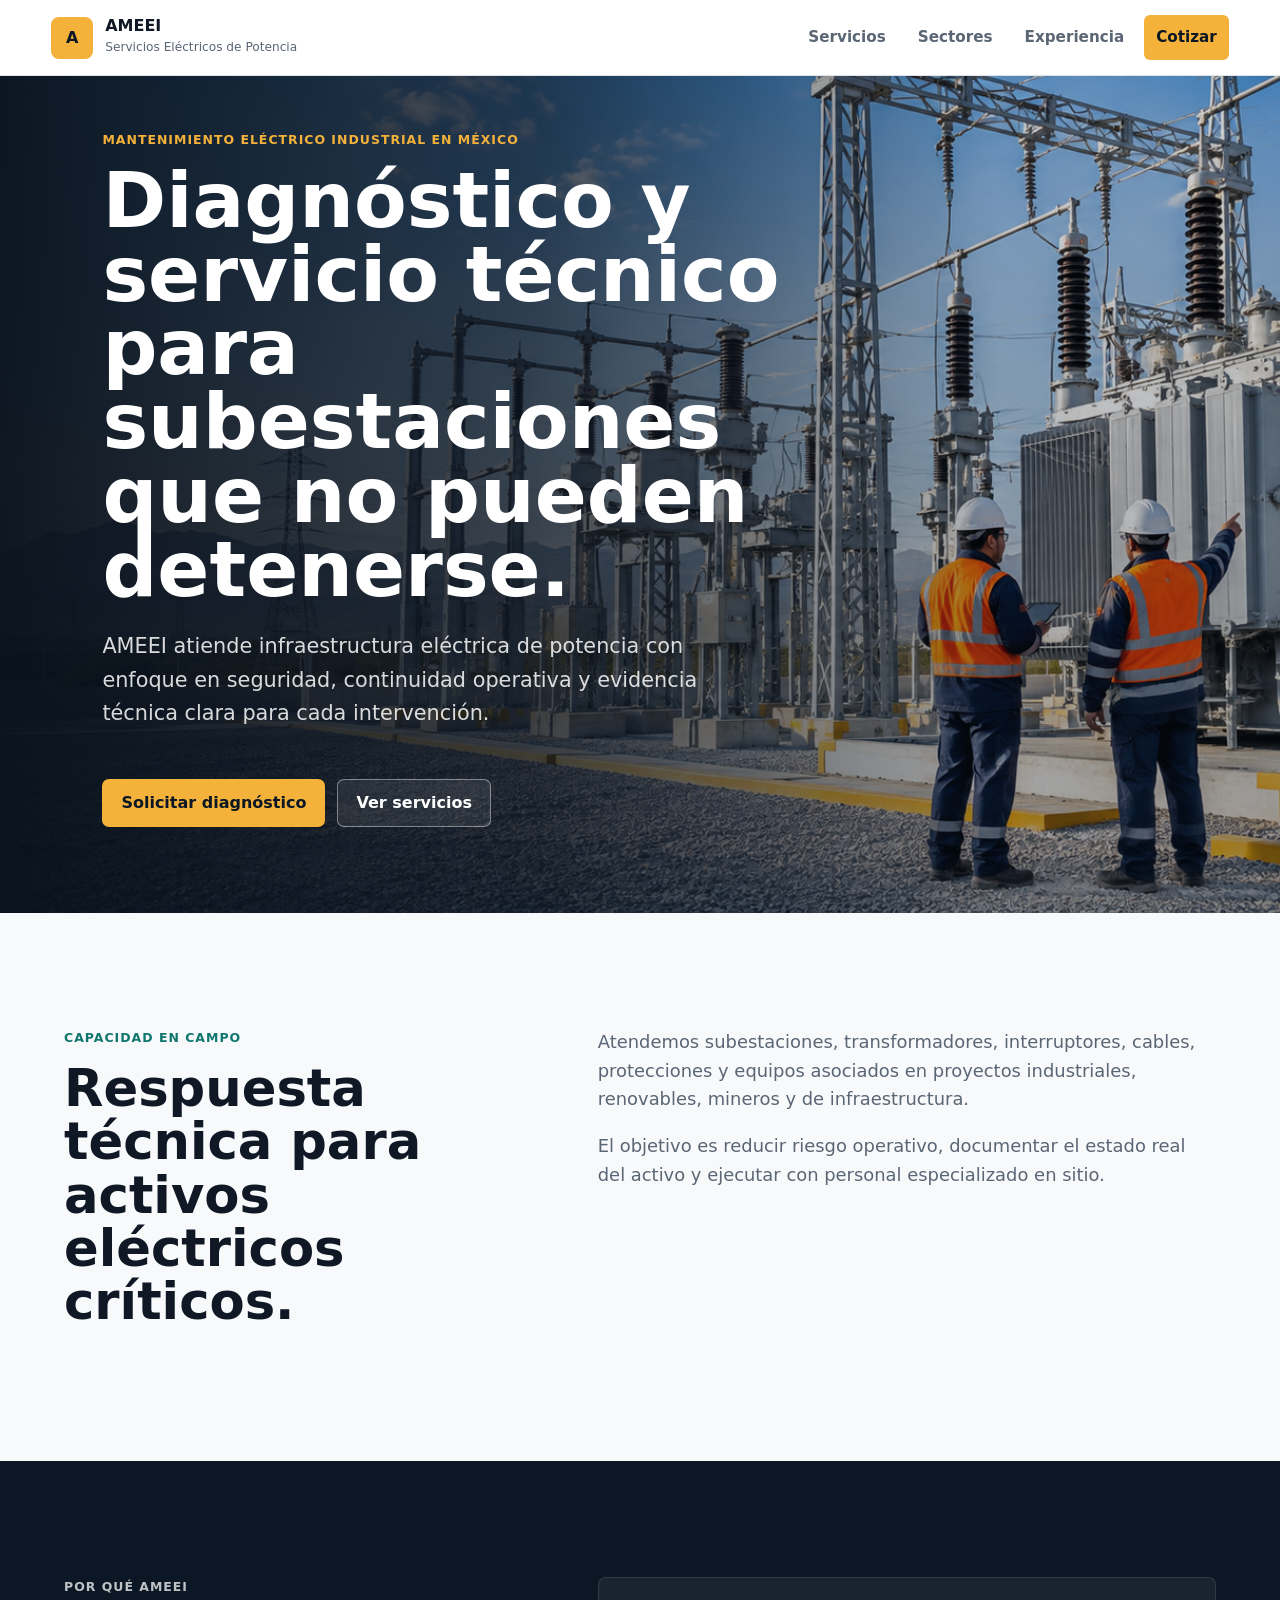
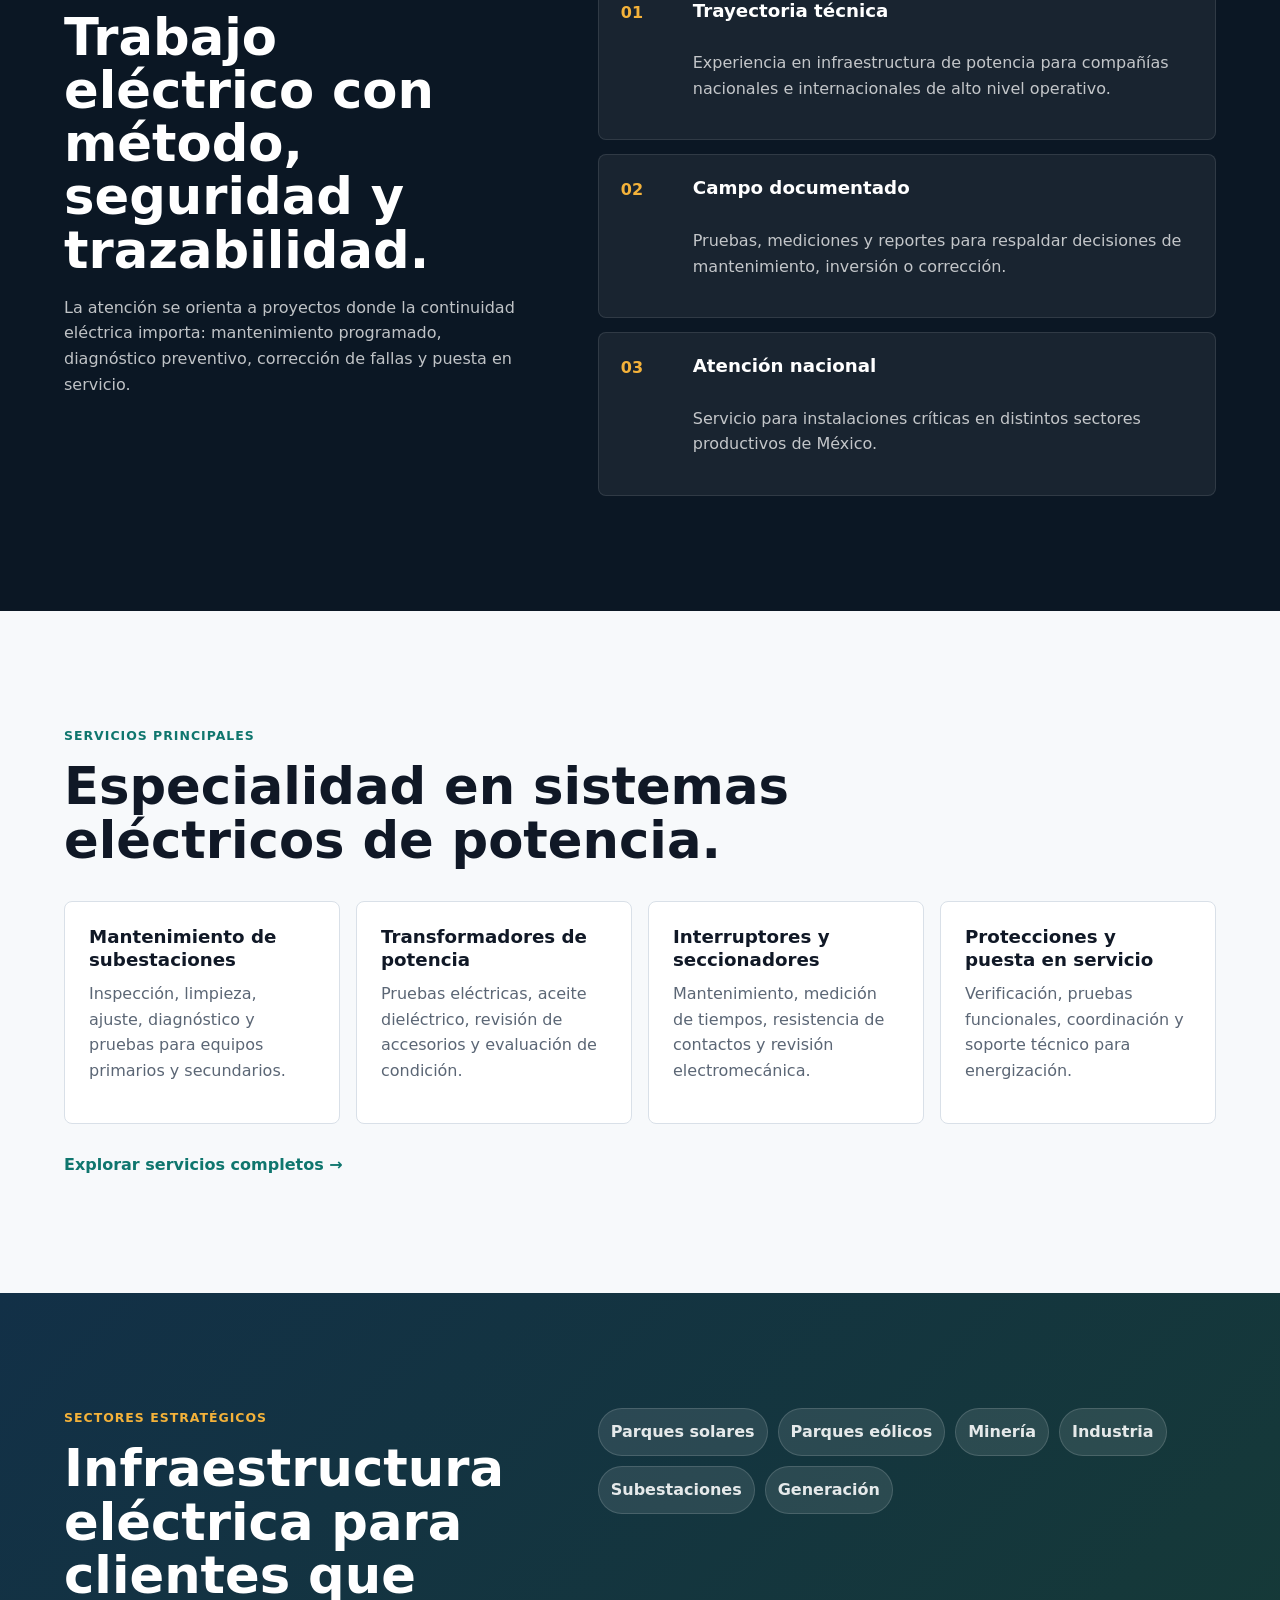
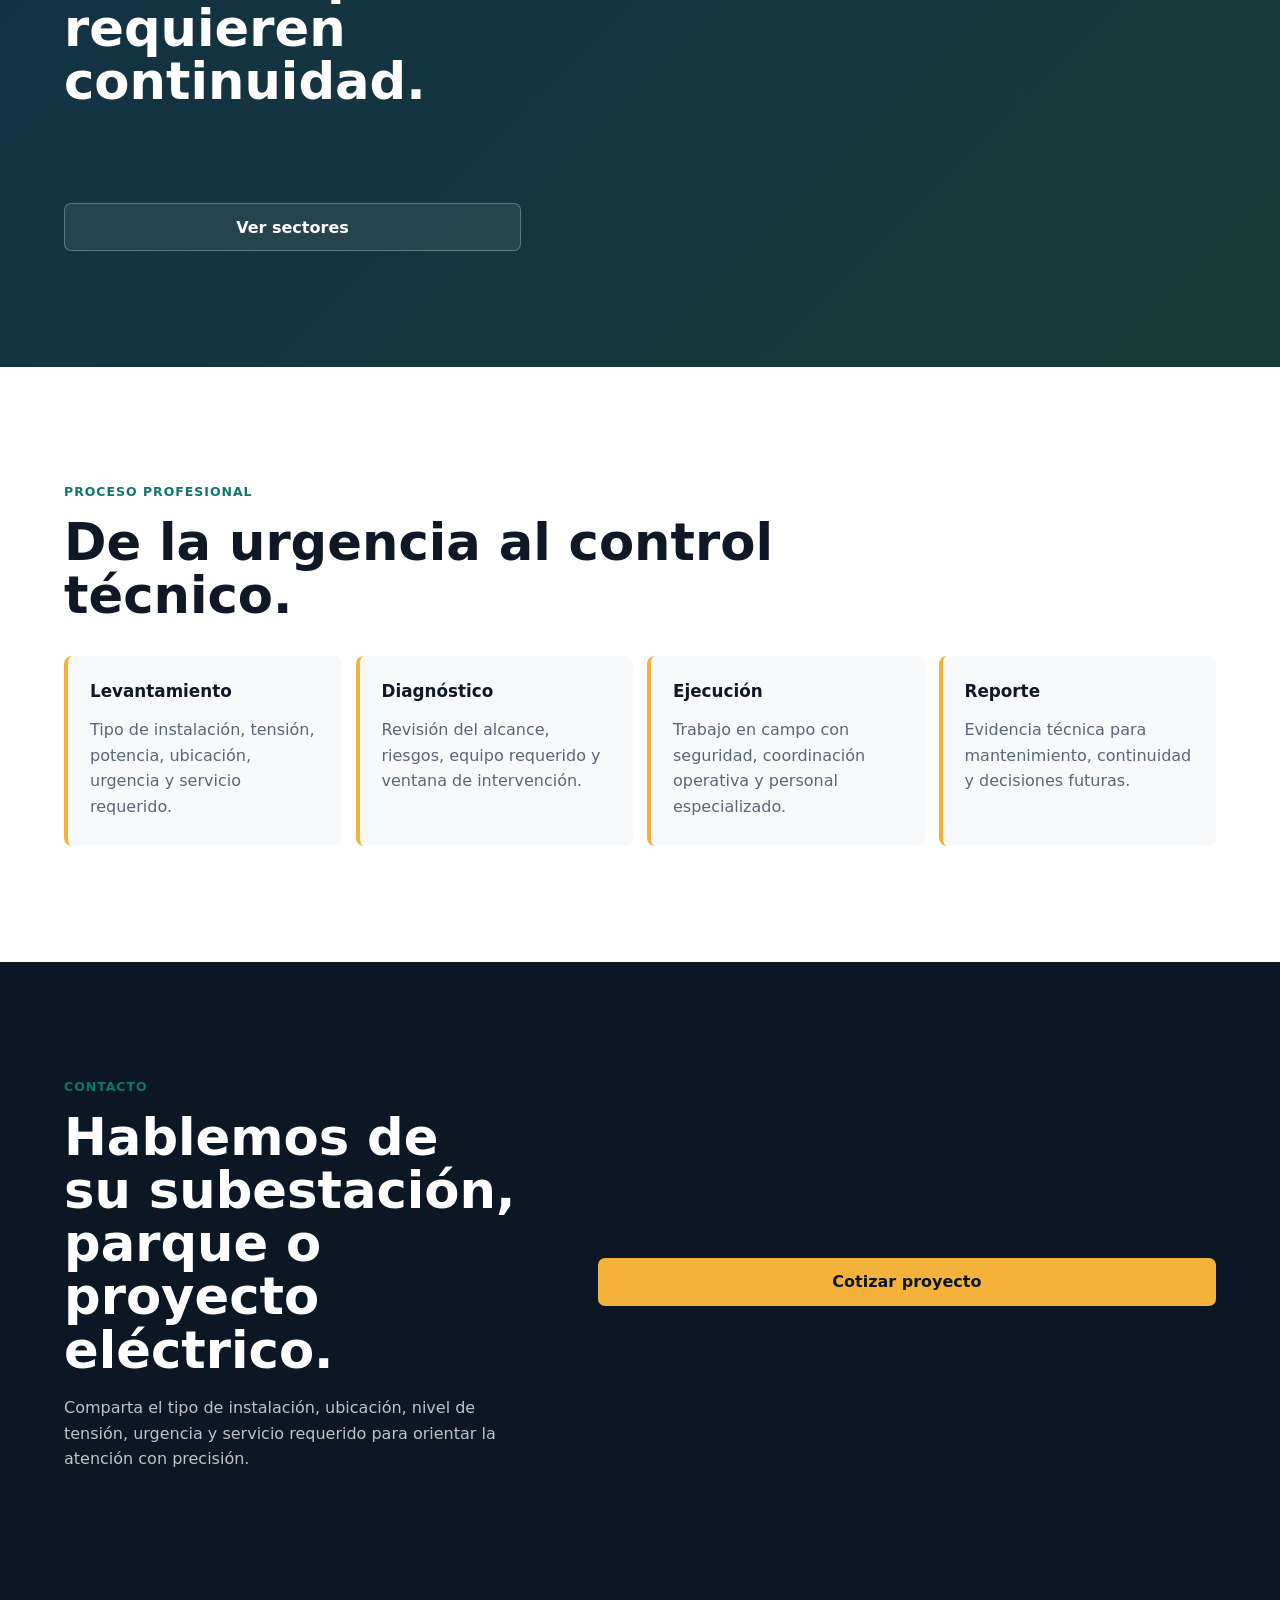
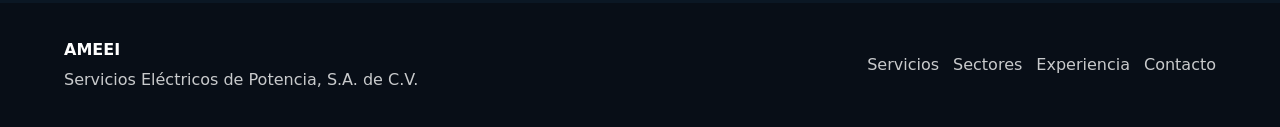
==== index.html @ 5782a399 "Crear sitio inicial de AMEEI" ====
<!doctype html>
<html lang="es-MX">
<head>
  <meta charset="utf-8">
  <meta name="viewport" content="width=device-width, initial-scale=1">
  <title>AMEEI | Mantenimiento de subestaciones eléctricas en México</title>
  <meta name="description" content="AMEEI ofrece mantenimiento, reparación, pruebas y puesta en servicio para subestaciones eléctricas, transformadores, interruptores y sistemas de potencia en México.">
  <link rel="canonical" href="https://ameei.com.mx/">
  <meta property="og:title" content="AMEEI | Servicios eléctricos de potencia">
  <meta property="og:description" content="Mantenimiento, diagnóstico y puesta en servicio para infraestructura eléctrica crítica en México.">
  <meta property="og:type" content="website">
  <meta property="og:url" content="https://ameei.com.mx/">
  <meta property="og:image" content="https://ameei.com.mx/assets/subestacion-hero.png">
  <link rel="stylesheet" href="/styles.css">
  <link rel="icon" href="/favicon.svg" type="image/svg+xml">
</head>
<body>
  <header class="site-header">
    <a class="brand" href="/" aria-label="AMEEI inicio">
      <span class="brand-mark">A</span>
      <span><strong>AMEEI</strong><small>Servicios Eléctricos de Potencia</small></span>
    </a>
    <button class="nav-toggle" type="button" aria-label="Abrir menú" aria-expanded="false">☰</button>
    <nav class="site-nav" aria-label="Navegación principal">
      <a href="/servicios/">Servicios</a>
      <a href="/sectores/">Sectores</a>
      <a href="/proyectos/">Experiencia</a>
      <a class="nav-cta" href="/contacto/">Cotizar</a>
    </nav>
  </header>

  <main>
    <section class="hero">
      <img src="/assets/subestacion-hero.png" alt="Subestación eléctrica de potencia con técnicos especializados inspeccionando equipo">
      <div class="hero-overlay"></div>
      <div class="hero-content">
        <p class="eyebrow">Mantenimiento eléctrico industrial en México</p>
        <h1>Diagnóstico y servicio técnico para subestaciones que no pueden detenerse.</h1>
        <p class="hero-copy">AMEEI atiende infraestructura eléctrica de potencia con enfoque en seguridad, continuidad operativa y evidencia técnica clara para cada intervención.</p>
        <div class="hero-actions">
          <a class="button primary" href="/contacto/">Solicitar diagnóstico</a>
          <a class="button secondary" href="/servicios/">Ver servicios</a>
        </div>
      </div>
    </section>

    <section class="section intro-grid">
      <div>
        <p class="eyebrow">Capacidad en campo</p>
        <h2>Respuesta técnica para activos eléctricos críticos.</h2>
      </div>
      <div class="intro-copy">
        <p>Atendemos subestaciones, transformadores, interruptores, cables, protecciones y equipos asociados en proyectos industriales, renovables, mineros y de infraestructura.</p>
        <p>El objetivo es reducir riesgo operativo, documentar el estado real del activo y ejecutar con personal especializado en sitio.</p>
      </div>
    </section>

    <section class="section split-band" id="por-que-ameei">
      <div>
        <p class="eyebrow">Por qué AMEEI</p>
        <h2>Trabajo eléctrico con método, seguridad y trazabilidad.</h2>
        <p>La atención se orienta a proyectos donde la continuidad eléctrica importa: mantenimiento programado, diagnóstico preventivo, corrección de fallas y puesta en servicio.</p>
      </div>
      <div class="feature-list">
        <article>
          <span>01</span>
          <h3>Trayectoria técnica</h3>
          <p>Experiencia en infraestructura de potencia para compañías nacionales e internacionales de alto nivel operativo.</p>
        </article>
        <article>
          <span>02</span>
          <h3>Campo documentado</h3>
          <p>Pruebas, mediciones y reportes para respaldar decisiones de mantenimiento, inversión o corrección.</p>
        </article>
        <article>
          <span>03</span>
          <h3>Atención nacional</h3>
          <p>Servicio para instalaciones críticas en distintos sectores productivos de México.</p>
        </article>
      </div>
    </section>

    <section class="section">
      <div class="section-heading">
        <p class="eyebrow">Servicios principales</p>
        <h2>Especialidad en sistemas eléctricos de potencia.</h2>
      </div>
      <div class="card-grid">
        <article class="card">
          <h3>Mantenimiento de subestaciones</h3>
          <p>Inspección, limpieza, ajuste, diagnóstico y pruebas para equipos primarios y secundarios.</p>
        </article>
        <article class="card">
          <h3>Transformadores de potencia</h3>
          <p>Pruebas eléctricas, aceite dieléctrico, revisión de accesorios y evaluación de condición.</p>
        </article>
        <article class="card">
          <h3>Interruptores y seccionadores</h3>
          <p>Mantenimiento, medición de tiempos, resistencia de contactos y revisión electromecánica.</p>
        </article>
        <article class="card">
          <h3>Protecciones y puesta en servicio</h3>
          <p>Verificación, pruebas funcionales, coordinación y soporte técnico para energización.</p>
        </article>
      </div>
      <div class="section-action">
        <a class="text-link" href="/servicios/">Explorar servicios completos</a>
      </div>
    </section>

    <section class="section sectors-strip">
      <div>
        <p class="eyebrow">Sectores estratégicos</p>
        <h2>Infraestructura eléctrica para clientes que requieren continuidad.</h2>
      </div>
      <div class="sector-tags" aria-label="Sectores atendidos">
        <span>Parques solares</span>
        <span>Parques eólicos</span>
        <span>Minería</span>
        <span>Industria</span>
        <span>Subestaciones</span>
        <span>Generación</span>
      </div>
      <a class="button secondary dark" href="/sectores/">Ver sectores</a>
    </section>

    <section class="section process">
      <div class="section-heading">
        <p class="eyebrow">Proceso profesional</p>
        <h2>De la urgencia al control técnico.</h2>
      </div>
      <ol class="timeline">
        <li><strong>Levantamiento</strong><span>Tipo de instalación, tensión, potencia, ubicación, urgencia y servicio requerido.</span></li>
        <li><strong>Diagnóstico</strong><span>Revisión del alcance, riesgos, equipo requerido y ventana de intervención.</span></li>
        <li><strong>Ejecución</strong><span>Trabajo en campo con seguridad, coordinación operativa y personal especializado.</span></li>
        <li><strong>Reporte</strong><span>Evidencia técnica para mantenimiento, continuidad y decisiones futuras.</span></li>
      </ol>
    </section>

    <section class="section cta-panel">
      <div>
        <p class="eyebrow">Contacto</p>
        <h2>Hablemos de su subestación, parque o proyecto eléctrico.</h2>
        <p>Comparta el tipo de instalación, ubicación, nivel de tensión, urgencia y servicio requerido para orientar la atención con precisión.</p>
      </div>
      <a class="button primary" href="/contacto/">Cotizar proyecto</a>
    </section>
  </main>

  <footer class="site-footer">
    <div>
      <strong>AMEEI</strong>
      <p>Servicios Eléctricos de Potencia, S.A. de C.V.</p>
    </div>
    <nav aria-label="Navegación secundaria">
      <a href="/servicios/">Servicios</a>
      <a href="/sectores/">Sectores</a>
      <a href="/proyectos/">Experiencia</a>
      <a href="/contacto/">Contacto</a>
    </nav>
  </footer>
  <script src="/script.js"></script>
</body>
</html>
---- styles.css ----
:root {
  --ink: #101826;
  --muted: #5b6675;
  --line: #d9e0e8;
  --paper: #f7f9fb;
  --white: #ffffff;
  --navy: #0b1724;
  --navy-2: #123047;
  --teal: #0f766e;
  --amber: #f4b23a;
  --steel: #e9eef3;
  --shadow: 0 18px 45px rgba(16, 24, 38, 0.14);
}

* {
  box-sizing: border-box;
}

html {
  scroll-behavior: smooth;
}

body {
  margin: 0;
  color: var(--ink);
  font-family: Inter, ui-sans-serif, system-ui, -apple-system, BlinkMacSystemFont, "Segoe UI", sans-serif;
  background: var(--paper);
  line-height: 1.6;
}

img {
  display: block;
  max-width: 100%;
}

a {
  color: inherit;
  text-decoration: none;
}

.site-header {
  position: sticky;
  top: 0;
  z-index: 20;
  display: flex;
  align-items: center;
  justify-content: space-between;
  min-height: 76px;
  padding: 14px clamp(18px, 4vw, 56px);
  background: rgba(255, 255, 255, 0.94);
  border-bottom: 1px solid rgba(217, 224, 232, 0.9);
  backdrop-filter: blur(16px);
}

.brand {
  display: inline-flex;
  align-items: center;
  gap: 12px;
  min-width: 0;
}

.brand-mark {
  display: grid;
  width: 42px;
  height: 42px;
  place-items: center;
  color: var(--navy);
  background: var(--amber);
  border-radius: 8px;
  font-weight: 900;
  line-height: 1;
}

.brand strong,
.brand small {
  display: block;
}

.brand strong {
  letter-spacing: 0;
  line-height: 1;
}

.brand small {
  margin-top: 4px;
  color: var(--muted);
  font-size: 0.76rem;
}

.site-nav {
  display: flex;
  align-items: center;
  gap: 8px;
  color: var(--muted);
  font-size: 0.95rem;
  font-weight: 650;
}

.site-nav a {
  padding: 10px 12px;
  border-radius: 6px;
}

.site-nav a:hover,
.site-nav a:focus-visible {
  color: var(--ink);
  background: var(--steel);
}

.site-nav .nav-cta {
  color: var(--navy);
  background: var(--amber);
}

.nav-toggle {
  display: none;
  width: 42px;
  height: 42px;
  color: var(--navy);
  background: var(--steel);
  border: 0;
  border-radius: 6px;
  font-size: 1.2rem;
}

.hero {
  position: relative;
  min-height: clamp(620px, 82vh, 820px);
  isolation: isolate;
  overflow: hidden;
  background: var(--navy);
}

.hero img {
  position: absolute;
  inset: 0;
  width: 100%;
  height: 100%;
  object-fit: cover;
}

.hero-overlay {
  position: absolute;
  inset: 0;
  background:
    linear-gradient(90deg, rgba(8, 17, 28, 0.96), rgba(8, 17, 28, 0.68) 42%, rgba(8, 17, 28, 0.08) 78%),
    linear-gradient(180deg, rgba(8, 17, 28, 0.1), rgba(8, 17, 28, 0.35));
  z-index: 1;
}

.hero-content {
  position: relative;
  z-index: 2;
  display: grid;
  align-content: center;
  width: min(760px, calc(100% - 36px));
  min-height: clamp(620px, 82vh, 820px);
  margin-left: clamp(18px, 8vw, 104px);
  padding: 54px 0 86px;
  color: var(--white);
}

.eyebrow {
  margin: 0 0 14px;
  color: var(--teal);
  font-size: 0.78rem;
  font-weight: 850;
  letter-spacing: 0.08em;
  text-transform: uppercase;
}

.hero .eyebrow {
  color: var(--amber);
}

h1,
h2,
h3,
p {
  margin-top: 0;
}

h1 {
  max-width: 760px;
  margin-bottom: 24px;
  font-size: clamp(2.45rem, 6vw, 5.6rem);
  line-height: 0.96;
  letter-spacing: 0;
}

h2 {
  margin-bottom: 18px;
  font-size: clamp(2rem, 4vw, 4rem);
  line-height: 1.04;
  letter-spacing: 0;
}

h3 {
  margin-bottom: 10px;
  font-size: 1.14rem;
  line-height: 1.24;
}

.hero-copy {
  max-width: 620px;
  color: rgba(255, 255, 255, 0.84);
  font-size: clamp(1.05rem, 2vw, 1.3rem);
}

.hero-actions,
.section-action {
  display: flex;
  flex-wrap: wrap;
  gap: 12px;
  margin-top: 28px;
}

.button {
  display: inline-flex;
  align-items: center;
  justify-content: center;
  min-height: 48px;
  padding: 13px 18px;
  border: 1px solid transparent;
  border-radius: 7px;
  font-weight: 800;
  line-height: 1.1;
}

.button.primary {
  color: var(--navy);
  background: var(--amber);
}

.button.secondary {
  color: var(--white);
  border-color: rgba(255, 255, 255, 0.42);
  background: rgba(255, 255, 255, 0.08);
}

.button.secondary.dark {
  color: var(--white);
  border-color: rgba(255, 255, 255, 0.28);
}

.button:hover,
.button:focus-visible {
  transform: translateY(-1px);
  box-shadow: var(--shadow);
}

.section {
  padding: clamp(70px, 9vw, 124px) clamp(18px, 5vw, 72px);
}

.intro-grid,
.split-band,
.sectors-strip,
.cta-panel {
  display: grid;
  grid-template-columns: minmax(0, 0.85fr) minmax(0, 1.15fr);
  gap: clamp(32px, 6vw, 86px);
  align-items: start;
}

.intro-copy {
  color: var(--muted);
  font-size: 1.12rem;
}

.split-band {
  color: var(--white);
  background: var(--navy);
}

.split-band p {
  color: rgba(255, 255, 255, 0.74);
}

.feature-list {
  display: grid;
  gap: 14px;
}

.feature-list article {
  display: grid;
  grid-template-columns: 54px minmax(0, 1fr);
  gap: 18px;
  padding: 22px;
  background: rgba(255, 255, 255, 0.06);
  border: 1px solid rgba(255, 255, 255, 0.1);
  border-radius: 8px;
}

.feature-list span {
  color: var(--amber);
  font-weight: 900;
}

.feature-list h3,
.feature-list p {
  grid-column: 2;
}

.section-heading {
  max-width: 820px;
  margin-bottom: 34px;
}

.section-heading p:not(.eyebrow) {
  color: var(--muted);
}

.card-grid {
  display: grid;
  grid-template-columns: repeat(4, minmax(0, 1fr));
  gap: 16px;
}

.card {
  min-height: 220px;
  padding: 24px;
  background: var(--white);
  border: 1px solid var(--line);
  border-radius: 8px;
}

.card p {
  color: var(--muted);
}

.text-link {
  color: var(--teal);
  font-weight: 850;
}

.text-link::after {
  content: " →";
}

.sectors-strip {
  color: var(--white);
  background: linear-gradient(135deg, var(--navy-2), #163b35);
}

.sectors-strip .eyebrow {
  color: var(--amber);
}

.sector-tags {
  display: flex;
  flex-wrap: wrap;
  gap: 10px;
}

.sector-tags span {
  padding: 10px 12px;
  color: rgba(255, 255, 255, 0.88);
  background: rgba(255, 255, 255, 0.1);
  border: 1px solid rgba(255, 255, 255, 0.14);
  border-radius: 999px;
  font-weight: 750;
}

.process {
  background: var(--white);
}

.timeline {
  display: grid;
  grid-template-columns: repeat(4, minmax(0, 1fr));
  gap: 14px;
  padding: 0;
  margin: 0;
  list-style: none;
}

.timeline li {
  min-height: 190px;
  padding: 22px;
  border-left: 4px solid var(--amber);
  background: var(--paper);
  border-radius: 8px;
}

.timeline strong,
.timeline span {
  display: block;
}

.timeline strong {
  margin-bottom: 12px;
  font-size: 1.05rem;
}

.timeline span {
  color: var(--muted);
}

.cta-panel {
  align-items: center;
  color: var(--white);
  background: var(--navy);
}

.cta-panel p:not(.eyebrow) {
  max-width: 720px;
  color: rgba(255, 255, 255, 0.74);
}

.site-footer {
  display: flex;
  justify-content: space-between;
  gap: 24px;
  padding: 34px clamp(18px, 5vw, 72px);
  color: rgba(255, 255, 255, 0.78);
  background: #080e17;
}

.site-footer strong {
  color: var(--white);
}

.site-footer p {
  margin: 5px 0 0;
}

.site-footer nav {
  display: flex;
  flex-wrap: wrap;
  gap: 14px;
  align-items: center;
}

.page-hero {
  padding: clamp(86px, 12vw, 150px) clamp(18px, 5vw, 72px) clamp(58px, 8vw, 92px);
  color: var(--white);
  background: linear-gradient(135deg, var(--navy), var(--navy-2) 58%, #143a34);
}

.page-hero h1 {
  max-width: 940px;
  margin-bottom: 18px;
}

.page-hero p {
  max-width: 760px;
  color: rgba(255, 255, 255, 0.78);
  font-size: 1.18rem;
}

.two-column {
  display: grid;
  grid-template-columns: minmax(0, 0.9fr) minmax(0, 1.1fr);
  gap: clamp(28px, 6vw, 74px);
}

.rich-list {
  display: grid;
  gap: 14px;
}

.rich-list article {
  padding: 22px;
  background: var(--white);
  border: 1px solid var(--line);
  border-radius: 8px;
}

.rich-list p,
.check-list,
.contact-card p {
  color: var(--muted);
}

.check-list {
  display: grid;
  gap: 12px;
  padding: 0;
  margin: 0;
  list-style: none;
}

.check-list li {
  padding-left: 28px;
  position: relative;
}

.check-list li::before {
  content: "";
  position: absolute;
  left: 0;
  top: 0.62em;
  width: 9px;
  height: 9px;
  background: var(--amber);
  border-radius: 50%;
}

.contact-layout {
  display: grid;
  grid-template-columns: minmax(0, 1fr) minmax(320px, 440px);
  gap: clamp(24px, 5vw, 64px);
}

.contact-form,
.contact-card {
  padding: 24px;
  background: var(--white);
  border: 1px solid var(--line);
  border-radius: 8px;
}

.form-grid {
  display: grid;
  grid-template-columns: 1fr 1fr;
  gap: 14px;
}

label {
  display: grid;
  gap: 7px;
  color: var(--muted);
  font-size: 0.92rem;
  font-weight: 750;
}

input,
textarea,
select {
  width: 100%;
  min-height: 46px;
  padding: 11px 12px;
  color: var(--ink);
  font: inherit;
  background: var(--paper);
  border: 1px solid var(--line);
  border-radius: 6px;
}

textarea {
  min-height: 144px;
  resize: vertical;
}

.full {
  grid-column: 1 / -1;
}

.form-note {
  margin: 14px 0 0;
  color: var(--muted);
  font-size: 0.92rem;
}

@media (max-width: 980px) {
  .card-grid,
  .timeline {
    grid-template-columns: repeat(2, minmax(0, 1fr));
  }

  .intro-grid,
  .split-band,
  .sectors-strip,
  .cta-panel,
  .two-column,
  .contact-layout {
    grid-template-columns: 1fr;
  }

  .hero-overlay {
    background: linear-gradient(90deg, rgba(8, 17, 28, 0.95), rgba(8, 17, 28, 0.54));
  }
}

@media (max-width: 720px) {
  .site-header {
    min-height: 68px;
  }

  .brand small {
    display: none;
  }

  .nav-toggle {
    display: grid;
    place-items: center;
  }

  .site-nav {
    position: absolute;
    top: 68px;
    right: 14px;
    left: 14px;
    display: none;
    flex-direction: column;
    align-items: stretch;
    padding: 10px;
    background: var(--white);
    border: 1px solid var(--line);
    border-radius: 8px;
    box-shadow: var(--shadow);
  }

  .site-nav.is-open {
    display: flex;
  }

  .site-nav a {
    padding: 13px 12px;
  }

  .hero {
    min-height: 680px;
  }

  .hero img {
    object-position: 62% center;
  }

  .hero-content {
    width: calc(100% - 36px);
    min-height: 680px;
    margin: 0 auto;
    padding-top: 34px;
  }

  h1 {
    font-size: clamp(2.35rem, 13vw, 4rem);
  }

  h2 {
    font-size: clamp(1.9rem, 10vw, 3rem);
  }

  .card-grid,
  .timeline,
  .form-grid {
    grid-template-columns: 1fr;
  }

  .site-footer {
    flex-direction: column;
  }
}
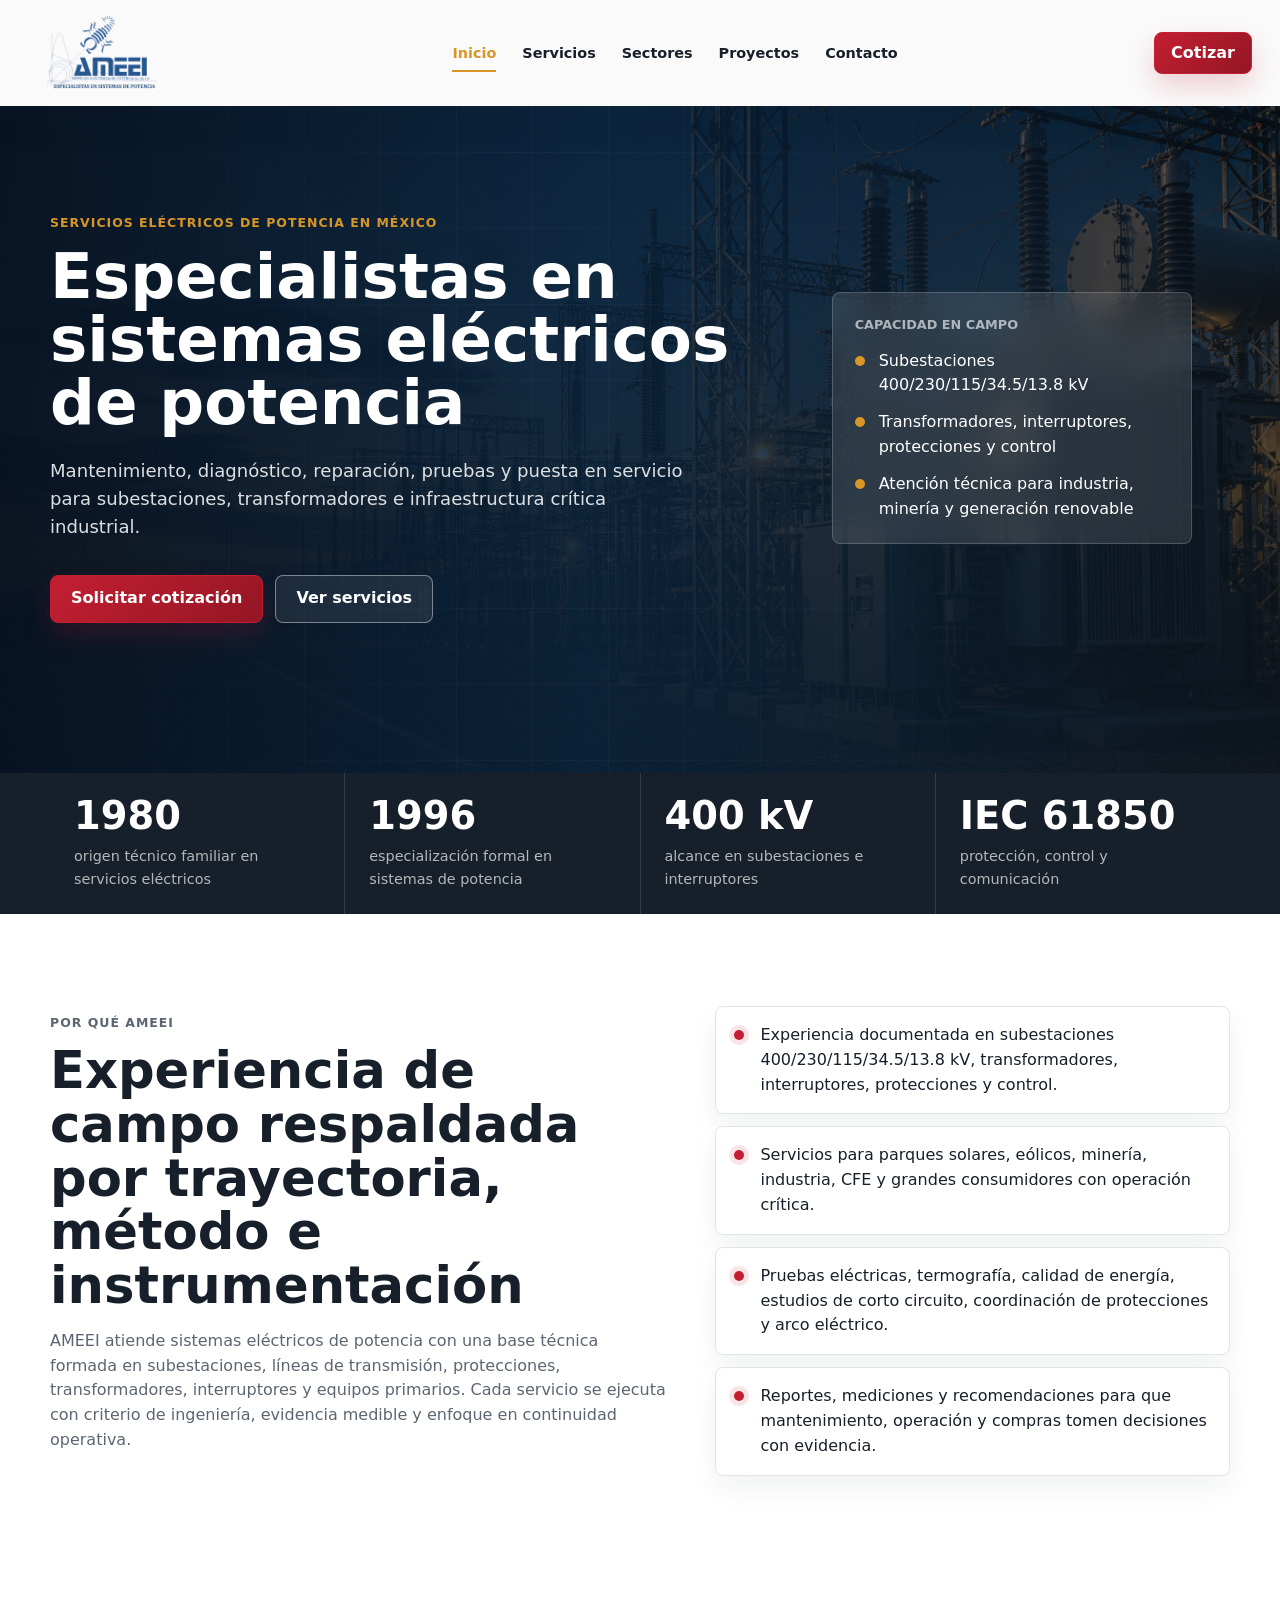
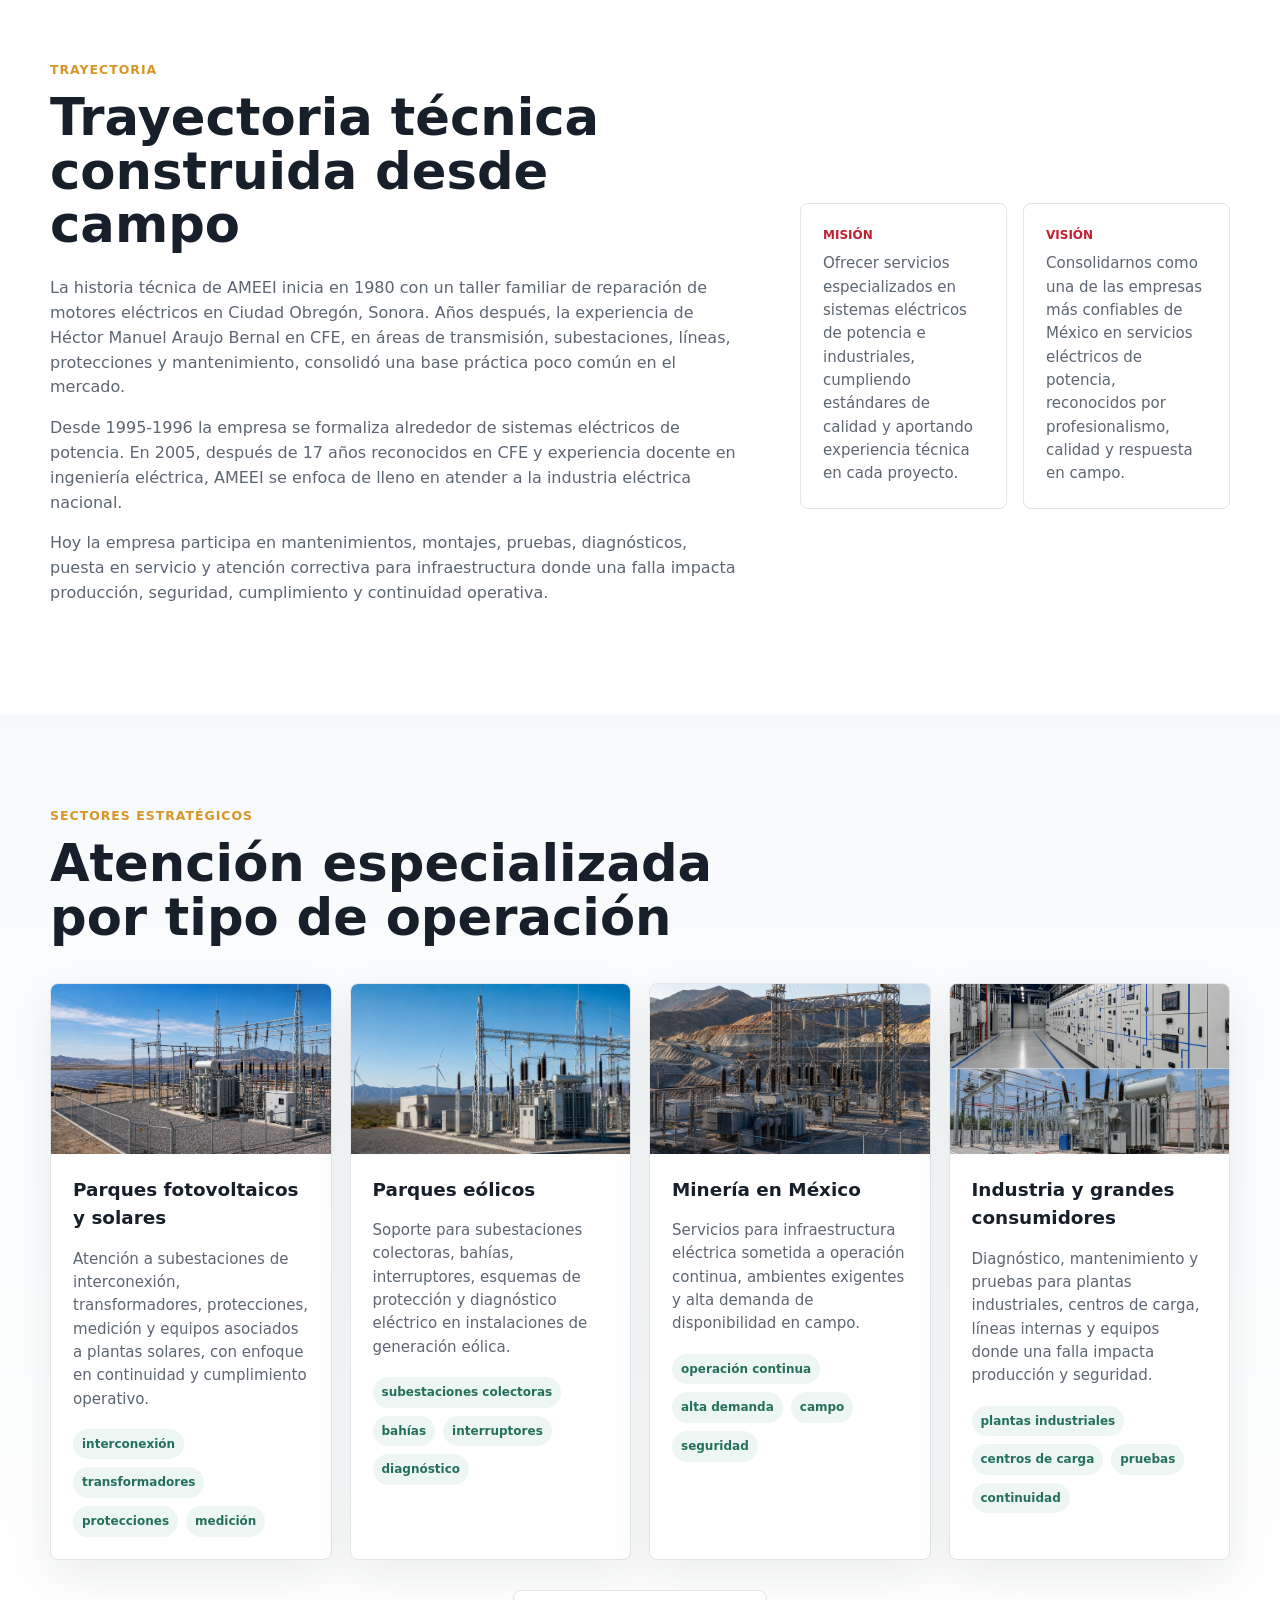
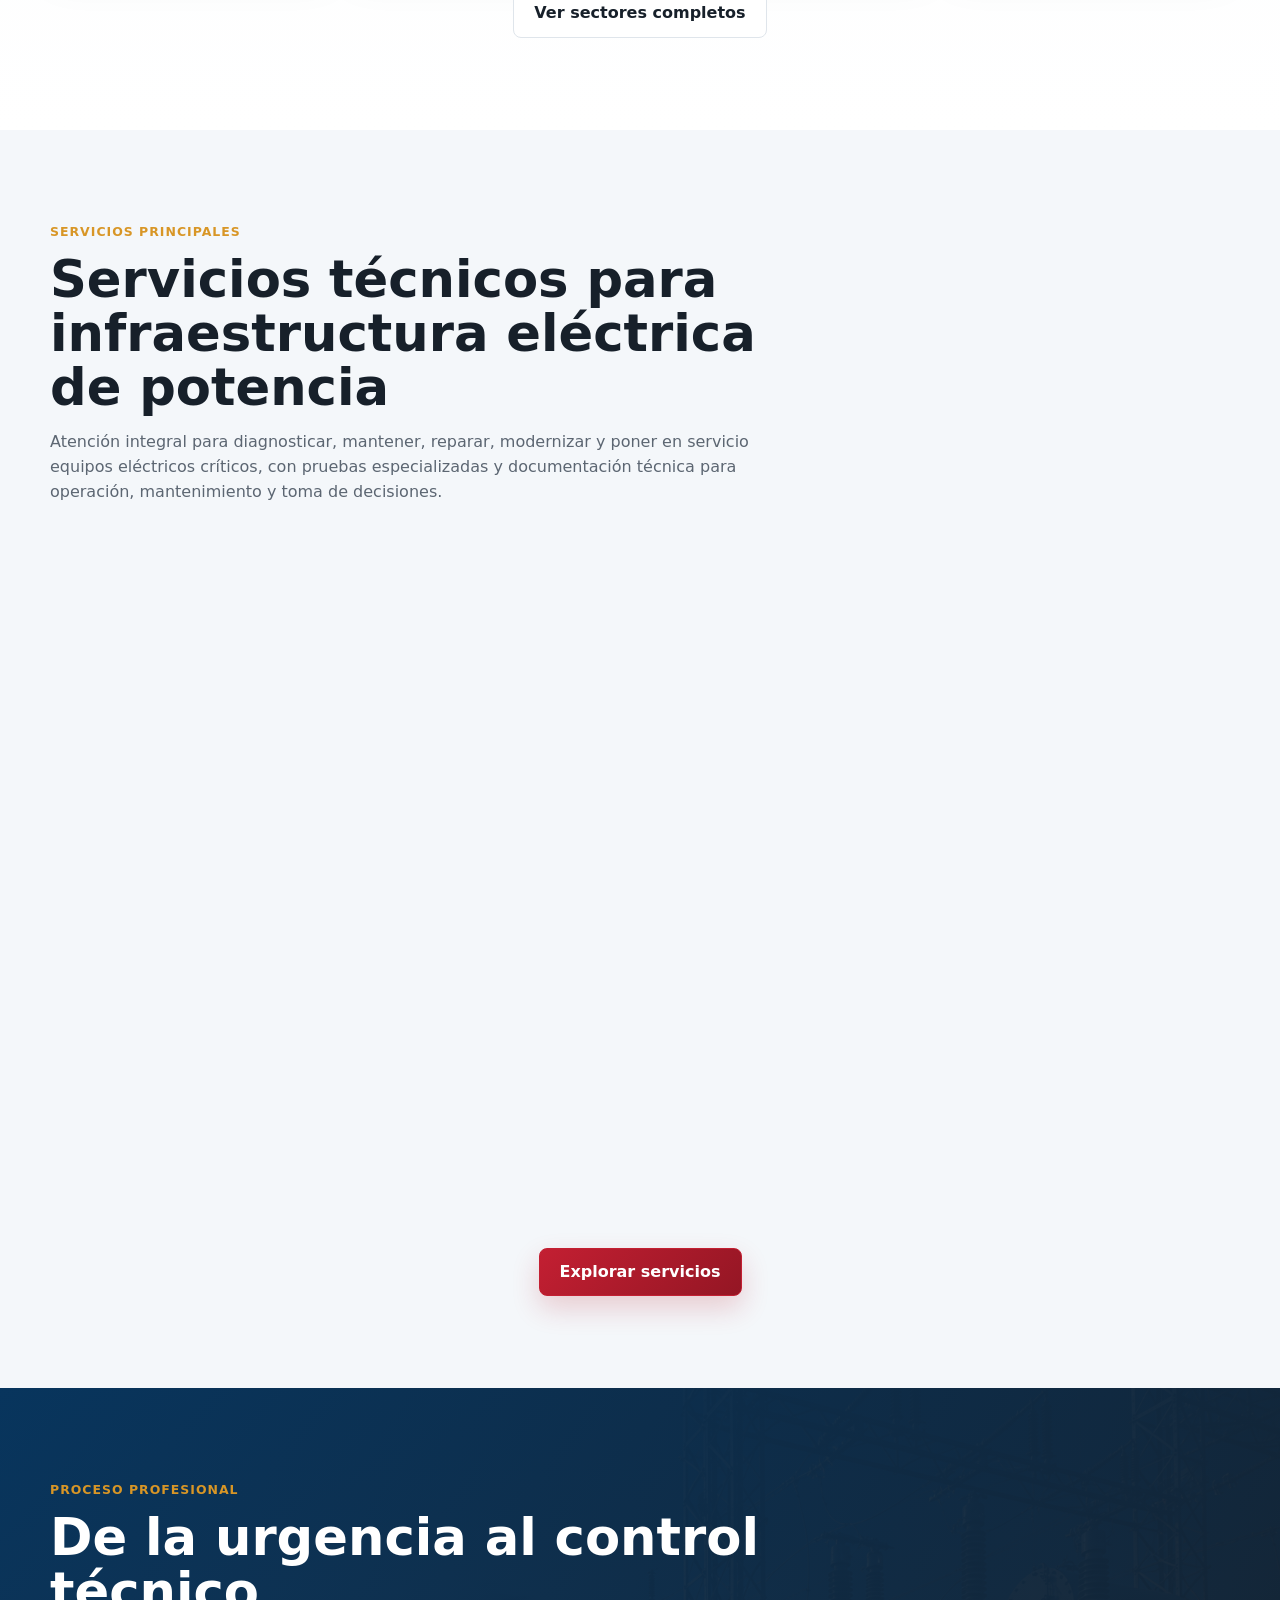
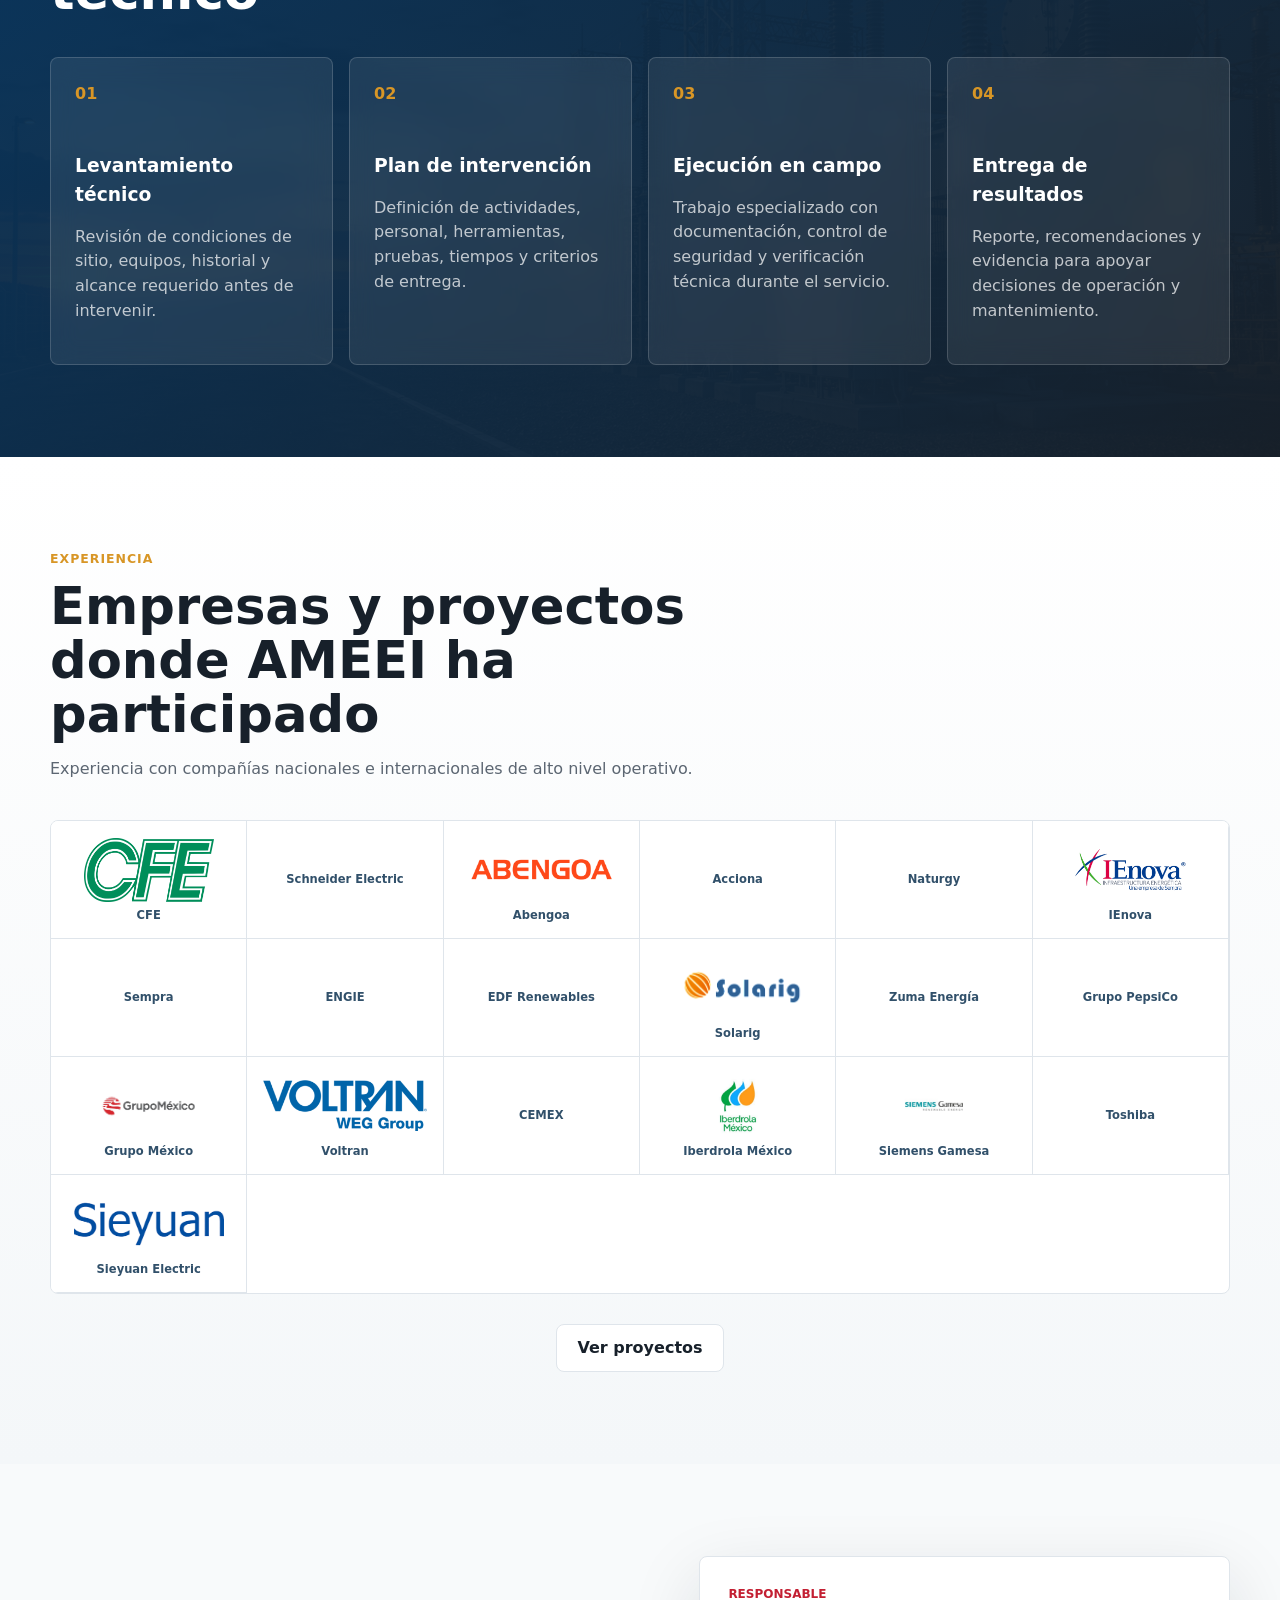
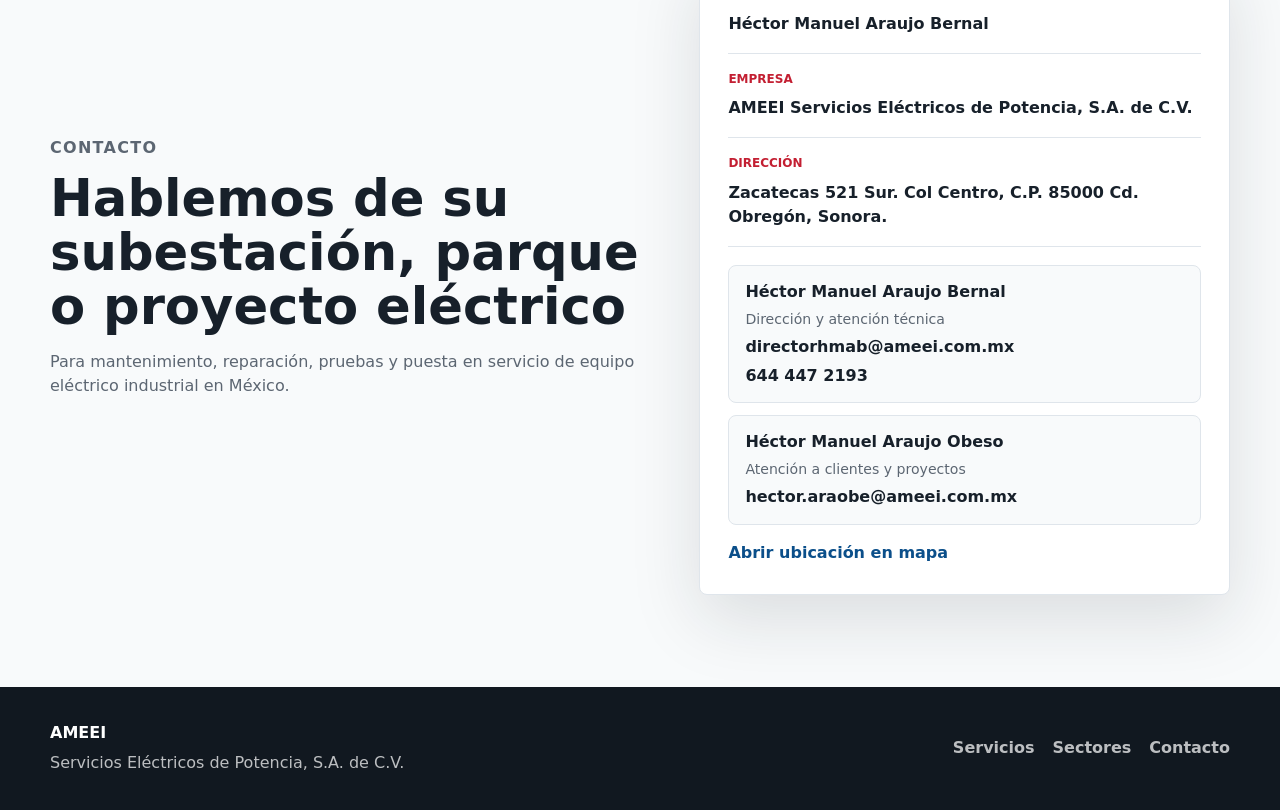
==== commit 66d45ea5: "Restaurar versión completa del sitio (base del rediseño) Recupera la arquitectura data-driven (conte" ====
--- a/index.html
+++ b/index.html
@@ -1,164 +1,199 @@
-<!doctype html>
+﻿<!doctype html>
 <html lang="es-MX">
-<head>
-  <meta charset="utf-8">
-  <meta name="viewport" content="width=device-width, initial-scale=1">
-  <title>AMEEI | Mantenimiento de subestaciones eléctricas en México</title>
-  <meta name="description" content="AMEEI ofrece mantenimiento, reparación, pruebas y puesta en servicio para subestaciones eléctricas, transformadores, interruptores y sistemas de potencia en México.">
-  <link rel="canonical" href="https://ameei.com.mx/">
-  <meta property="og:title" content="AMEEI | Servicios eléctricos de potencia">
-  <meta property="og:description" content="Mantenimiento, diagnóstico y puesta en servicio para infraestructura eléctrica crítica en México.">
-  <meta property="og:type" content="website">
-  <meta property="og:url" content="https://ameei.com.mx/">
-  <meta property="og:image" content="https://ameei.com.mx/assets/subestacion-hero.png">
-  <link rel="stylesheet" href="/styles.css">
-  <link rel="icon" href="/favicon.svg" type="image/svg+xml">
-</head>
-<body>
-  <header class="site-header">
-    <a class="brand" href="/" aria-label="AMEEI inicio">
-      <span class="brand-mark">A</span>
-      <span><strong>AMEEI</strong><small>Servicios Eléctricos de Potencia</small></span>
-    </a>
-    <button class="nav-toggle" type="button" aria-label="Abrir menú" aria-expanded="false">☰</button>
-    <nav class="site-nav" aria-label="Navegación principal">
-      <a href="/servicios/">Servicios</a>
-      <a href="/sectores/">Sectores</a>
-      <a href="/proyectos/">Experiencia</a>
-      <a class="nav-cta" href="/contacto/">Cotizar</a>
-    </nav>
-  </header>
+  <head>
+    <meta charset="utf-8">
+    <meta name="viewport" content="width=device-width, initial-scale=1">
+    <title>AMEEI | Mantenimiento de subestaciones eléctricas en México</title>
+    <meta name="description" content="Servicios eléctricos de potencia en México: mantenimiento, reparación, pruebas y puesta en servicio de subestaciones eléctricas para parques solares, eólicos, minería e industria.">
+    <meta name="keywords" content="mantenimiento de subestaciones eléctricas México, reparación de subestaciones eléctricas, servicios eléctricos de potencia, mantenimiento eléctrico parques solares, parques fotovoltaicos, parques eólicos, minería México, transformadores de potencia">
+    <meta property="og:title" content="AMEEI | Servicios eléctricos de potencia en México">
+    <meta property="og:description" content="Mantenimiento, reparación, pruebas y puesta en servicio de subestaciones eléctricas para infraestructura crítica.">
+    <meta property="og:type" content="website">
+    <link rel="preconnect" href="https://ameei.com.mx">
+    <link rel="stylesheet" href="/assets/css/styles.css?v=20260714-admin-final">
+  </head>
+  <body>
+    <header class="site-header" data-header>
+      <a class="brand-lockup" href="/" aria-label="Ir al inicio">
+        <img data-brand-logo alt="AMEEI">
+        <span>
+          <strong data-brand-name>AMEEI</strong>
+          <small data-brand-tagline>Servicios eléctricos de potencia</small>
+        </span>
+      </a>
+      <nav class="main-nav" data-main-nav aria-label="Navegación principal"></nav>
+      <div class="header-actions">
+        <a class="button button-small" href="/contacto/">Cotizar</a>
+        <button class="menu-button" data-menu-button aria-label="Abrir menú">
+          <span></span>
+          <span></span>
+        </button>
+      </div>
+    </header>
 
-  <main>
-    <section class="hero">
-      <img src="/assets/subestacion-hero.png" alt="Subestación eléctrica de potencia con técnicos especializados inspeccionando equipo">
-      <div class="hero-overlay"></div>
-      <div class="hero-content">
-        <p class="eyebrow">Mantenimiento eléctrico industrial en México</p>
-        <h1>Diagnóstico y servicio técnico para subestaciones que no pueden detenerse.</h1>
-        <p class="hero-copy">AMEEI atiende infraestructura eléctrica de potencia con enfoque en seguridad, continuidad operativa y evidencia técnica clara para cada intervención.</p>
-        <div class="hero-actions">
-          <a class="button primary" href="/contacto/">Solicitar diagnóstico</a>
-          <a class="button secondary" href="/servicios/">Ver servicios</a>
+    <main id="inicio">
+      <section class="hero section-band">
+        <div class="hero-media" data-hero-image></div>
+        <div class="hero-overlay"></div>
+        <div class="hero-circuit" aria-hidden="true"></div>
+        <div class="container hero-grid">
+          <div class="hero-copy">
+            <p class="eyebrow" data-hero-eyebrow></p>
+            <h1 data-hero-title></h1>
+            <p class="hero-description" data-hero-description></p>
+            <div class="hero-actions">
+              <a class="button" href="/contacto/" data-hero-primary></a>
+              <a class="button button-ghost" href="/servicios/" data-hero-secondary></a>
+            </div>
+          </div>
+          <aside class="hero-panel reveal" aria-label="Capacidades principales">
+            <div class="panel-title">Capacidad en campo</div>
+            <ul data-hero-highlights></ul>
+          </aside>
+        </div>
+      </section>
+
+      <section class="stats-strip" aria-label="Indicadores">
+        <div class="container stats-grid" data-stats></div>
+      </section>
+
+      <section class="section proof-section">
+        <div class="container proof-layout">
+          <div>
+            <p class="section-kicker">Por qué AMEEI</p>
+            <h2 data-proof-title></h2>
+            <p data-proof-text></p>
+          </div>
+          <ul class="proof-list" data-proof-bullets></ul>
+        </div>
+      </section>
+
+      <section class="section">
+        <div class="container split-layout">
+          <div>
+            <p class="section-kicker">Trayectoria</p>
+            <h2 data-about-title></h2>
+            <div class="rich-text" data-about-paragraphs></div>
+          </div>
+          <div class="mission-grid">
+            <article>
+              <span>Misión</span>
+              <p data-about-mission></p>
+            </article>
+            <article>
+              <span>Visión</span>
+              <p data-about-vision></p>
+            </article>
+          </div>
+        </div>
+      </section>
+
+      <section class="section section-sectors">
+        <div class="container">
+          <div class="section-heading">
+            <p class="section-kicker">Sectores estratégicos</p>
+            <h2 data-sectors-title></h2>
+            <p data-sectors-description></p>
+          </div>
+          <div class="sector-grid" data-sectors></div>
+          <div class="section-link-row">
+            <a class="button button-light" href="/sectores/">Ver sectores completos</a>
+          </div>
+        </div>
+      </section>
+
+      <section class="section section-services">
+        <div class="container">
+          <div class="section-heading">
+            <p class="section-kicker">Servicios principales</p>
+            <h2 data-services-title></h2>
+            <p data-services-description></p>
+          </div>
+          <div class="service-grid service-grid-home" data-services></div>
+          <div class="section-link-row">
+            <a class="button" href="/servicios/">Explorar servicios</a>
+          </div>
+        </div>
+      </section>
+
+      <section class="section process-section">
+        <div class="container">
+          <div class="section-heading compact-heading">
+            <p class="section-kicker">Proceso profesional</p>
+            <h2>De la urgencia al control técnico</h2>
+          </div>
+          <div class="process-grid" data-process></div>
+        </div>
+      </section>
+
+      <section class="section section-projects">
+        <div class="container">
+          <div class="section-heading">
+            <p class="section-kicker">Experiencia</p>
+            <h2>Empresas y proyectos donde AMEEI ha participado</h2>
+            <p>Experiencia con compañías nacionales e internacionales de alto nivel operativo.</p>
+          </div>
+          <div class="client-strip" data-clients aria-label="Clientes"></div>
+          <div class="section-link-row">
+            <a class="button button-light" href="/proyectos/">Ver proyectos</a>
+          </div>
+        </div>
+      </section>
+
+      <section class="section contact-section">
+        <div class="container contact-layout">
+          <div>
+            <p class="section-kicker">Contacto</p>
+            <h2>Hablemos de su subestación, parque o proyecto eléctrico</h2>
+            <p>Para mantenimiento, reparación, pruebas y puesta en servicio de equipo eléctrico industrial en México.</p>
+          </div>
+          <div class="contact-panel">
+            <div class="contact-line">
+              <span>Responsable</span>
+              <strong data-contact-person></strong>
+            </div>
+            <div class="contact-line">
+              <span>Empresa</span>
+              <strong data-contact-company></strong>
+            </div>
+            <div class="contact-line">
+              <span>Dirección</span>
+              <strong data-contact-address></strong>
+            </div>
+            <a class="map-link" data-contact-map target="_blank" rel="noreferrer">Abrir ubicación en mapa</a>
+          </div>
+        </div>
+      </section>
+    </main>
+
+    <footer class="site-footer">
+      <div class="container footer-grid">
+        <div>
+          <strong data-footer-brand>AMEEI</strong>
+          <p>Servicios Eléctricos de Potencia, S.A. de C.V.</p>
+        </div>
+        <div>
+          <a href="/servicios/">Servicios</a>
+          <a href="/sectores/">Sectores</a>
+          <a href="/contacto/">Contacto</a>
         </div>
       </div>
-    </section>
+    </footer>
 
-    <section class="section intro-grid">
-      <div>
-        <p class="eyebrow">Capacidad en campo</p>
-        <h2>Respuesta técnica para activos eléctricos críticos.</h2>
-      </div>
-      <div class="intro-copy">
-        <p>Atendemos subestaciones, transformadores, interruptores, cables, protecciones y equipos asociados en proyectos industriales, renovables, mineros y de infraestructura.</p>
-        <p>El objetivo es reducir riesgo operativo, documentar el estado real del activo y ejecutar con personal especializado en sitio.</p>
-      </div>
-    </section>
-
-    <section class="section split-band" id="por-que-ameei">
-      <div>
-        <p class="eyebrow">Por qué AMEEI</p>
-        <h2>Trabajo eléctrico con método, seguridad y trazabilidad.</h2>
-        <p>La atención se orienta a proyectos donde la continuidad eléctrica importa: mantenimiento programado, diagnóstico preventivo, corrección de fallas y puesta en servicio.</p>
-      </div>
-      <div class="feature-list">
-        <article>
-          <span>01</span>
-          <h3>Trayectoria técnica</h3>
-          <p>Experiencia en infraestructura de potencia para compañías nacionales e internacionales de alto nivel operativo.</p>
-        </article>
-        <article>
-          <span>02</span>
-          <h3>Campo documentado</h3>
-          <p>Pruebas, mediciones y reportes para respaldar decisiones de mantenimiento, inversión o corrección.</p>
-        </article>
-        <article>
-          <span>03</span>
-          <h3>Atención nacional</h3>
-          <p>Servicio para instalaciones críticas en distintos sectores productivos de México.</p>
-        </article>
-      </div>
-    </section>
-
-    <section class="section">
-      <div class="section-heading">
-        <p class="eyebrow">Servicios principales</p>
-        <h2>Especialidad en sistemas eléctricos de potencia.</h2>
-      </div>
-      <div class="card-grid">
-        <article class="card">
-          <h3>Mantenimiento de subestaciones</h3>
-          <p>Inspección, limpieza, ajuste, diagnóstico y pruebas para equipos primarios y secundarios.</p>
-        </article>
-        <article class="card">
-          <h3>Transformadores de potencia</h3>
-          <p>Pruebas eléctricas, aceite dieléctrico, revisión de accesorios y evaluación de condición.</p>
-        </article>
-        <article class="card">
-          <h3>Interruptores y seccionadores</h3>
-          <p>Mantenimiento, medición de tiempos, resistencia de contactos y revisión electromecánica.</p>
-        </article>
-        <article class="card">
-          <h3>Protecciones y puesta en servicio</h3>
-          <p>Verificación, pruebas funcionales, coordinación y soporte técnico para energización.</p>
-        </article>
-      </div>
-      <div class="section-action">
-        <a class="text-link" href="/servicios/">Explorar servicios completos</a>
-      </div>
-    </section>
-
-    <section class="section sectors-strip">
-      <div>
-        <p class="eyebrow">Sectores estratégicos</p>
-        <h2>Infraestructura eléctrica para clientes que requieren continuidad.</h2>
-      </div>
-      <div class="sector-tags" aria-label="Sectores atendidos">
-        <span>Parques solares</span>
-        <span>Parques eólicos</span>
-        <span>Minería</span>
-        <span>Industria</span>
-        <span>Subestaciones</span>
-        <span>Generación</span>
-      </div>
-      <a class="button secondary dark" href="/sectores/">Ver sectores</a>
-    </section>
-
-    <section class="section process">
-      <div class="section-heading">
-        <p class="eyebrow">Proceso profesional</p>
-        <h2>De la urgencia al control técnico.</h2>
-      </div>
-      <ol class="timeline">
-        <li><strong>Levantamiento</strong><span>Tipo de instalación, tensión, potencia, ubicación, urgencia y servicio requerido.</span></li>
-        <li><strong>Diagnóstico</strong><span>Revisión del alcance, riesgos, equipo requerido y ventana de intervención.</span></li>
-        <li><strong>Ejecución</strong><span>Trabajo en campo con seguridad, coordinación operativa y personal especializado.</span></li>
-        <li><strong>Reporte</strong><span>Evidencia técnica para mantenimiento, continuidad y decisiones futuras.</span></li>
-      </ol>
-    </section>
-
-    <section class="section cta-panel">
-      <div>
-        <p class="eyebrow">Contacto</p>
-        <h2>Hablemos de su subestación, parque o proyecto eléctrico.</h2>
-        <p>Comparta el tipo de instalación, ubicación, nivel de tensión, urgencia y servicio requerido para orientar la atención con precisión.</p>
-      </div>
-      <a class="button primary" href="/contacto/">Cotizar proyecto</a>
-    </section>
-  </main>
-
-  <footer class="site-footer">
-    <div>
-      <strong>AMEEI</strong>
-      <p>Servicios Eléctricos de Potencia, S.A. de C.V.</p>
-    </div>
-    <nav aria-label="Navegación secundaria">
-      <a href="/servicios/">Servicios</a>
-      <a href="/sectores/">Sectores</a>
-      <a href="/proyectos/">Experiencia</a>
-      <a href="/contacto/">Contacto</a>
-    </nav>
-  </footer>
-  <script src="/script.js"></script>
-</body>
+    <script type="application/ld+json">
+      {
+        "@context": "https://schema.org",
+        "@type": "LocalBusiness",
+        "name": "AMEEI Servicios Eléctricos de Potencia, S.A. de C.V.",
+        "address": "Zacatecas 521 Sur, Centro, Ciudad Obregón, Sonora, México",
+        "areaServed": "México",
+        "email": "directorhmab@ameei.com.mx",
+        "telephone": "+526444472193",
+        "description": "Mantenimiento, reparación, pruebas y puesta en servicio de subestaciones eléctricas, transformadores y sistemas eléctricos de potencia."
+      }
+    </script>
+    <script src="/assets/js/content-data.js?v=20260714-admin-final"></script>
+    <script src="/assets/js/app.js?v=20260714-admin-final"></script>
+  </body>
 </html>
+
--- a/assets/css/styles.css
+++ b/assets/css/styles.css
@@ -0,0 +1,2287 @@
+:root {
+  --ink: #17202a;
+  --muted: #5c6672;
+  --line: #dfe5eb;
+  --surface: #ffffff;
+  --surface-2: #f4f7fa;
+  --steel: #31506a;
+  --blue: #0b4f8a;
+  --blue-deep: #08365f;
+  --red: #c31f32;
+  --red-deep: #941624;
+  --amber: #d89626;
+  --green: #24705d;
+  --shadow: 0 24px 70px rgba(23, 32, 42, 0.13);
+  --radius: 8px;
+  --max: 1180px;
+}
+
+* {
+  box-sizing: border-box;
+}
+
+html {
+  scroll-behavior: smooth;
+}
+
+body {
+  margin: 0;
+  color: var(--ink);
+  font-family: Inter, ui-sans-serif, system-ui, -apple-system, BlinkMacSystemFont, "Segoe UI", sans-serif;
+  background: var(--surface);
+  line-height: 1.55;
+}
+
+body.nav-open {
+  overflow: hidden;
+}
+
+a {
+  color: inherit;
+  text-decoration: none;
+}
+
+img {
+  display: block;
+  max-width: 100%;
+}
+
+img.image-failed {
+  display: none !important;
+}
+
+.container {
+  width: min(calc(100% - 40px), var(--max));
+  margin: 0 auto;
+}
+
+.site-header {
+  position: fixed;
+  inset: 0 0 auto;
+  z-index: 20;
+  display: flex;
+  align-items: center;
+  justify-content: space-between;
+  gap: 24px;
+  padding: 16px 28px;
+  color: var(--ink);
+  background: rgba(255, 255, 255, 0.98);
+  box-shadow: 0 10px 38px rgba(23, 32, 42, 0.1);
+  backdrop-filter: blur(18px);
+  transition: background 180ms ease, box-shadow 180ms ease, color 180ms ease;
+}
+
+.site-header.is-solid {
+  color: var(--ink);
+  background: rgba(255, 255, 255, 0.98);
+  box-shadow: 0 10px 38px rgba(23, 32, 42, 0.1);
+  backdrop-filter: blur(18px);
+}
+
+.brand-lockup {
+  display: grid;
+  grid-template-columns: 152px auto;
+  align-items: center;
+  gap: 16px;
+  min-width: 0;
+}
+
+.brand-lockup img {
+  width: 152px;
+  height: 74px;
+  object-fit: contain;
+  background: transparent;
+  border-radius: 0;
+  padding: 0;
+  filter: none;
+}
+
+.brand-lockup strong,
+.brand-lockup small {
+  display: block;
+}
+
+.brand-lockup strong {
+  font-size: 0.9rem;
+  line-height: 1;
+}
+
+.brand-lockup small {
+  color: currentColor;
+  opacity: 0.74;
+  font-size: 0.76rem;
+}
+
+.site-header .brand-lockup {
+  grid-template-columns: 168px;
+}
+
+.site-header .brand-lockup span {
+  position: absolute;
+  width: 1px;
+  height: 1px;
+  overflow: hidden;
+  clip: rect(0, 0, 0, 0);
+  white-space: nowrap;
+}
+
+.main-nav {
+  display: flex;
+  align-items: center;
+  justify-content: center;
+  gap: 26px;
+  font-size: 0.9rem;
+  font-weight: 700;
+}
+
+.main-nav a {
+  position: relative;
+  padding: 8px 0;
+}
+
+.main-nav a::after {
+  content: "";
+  position: absolute;
+  right: 0;
+  bottom: 0;
+  left: 0;
+  height: 2px;
+  background: var(--amber);
+  transform: scaleX(0);
+  transform-origin: left;
+  transition: transform 180ms ease;
+}
+
+.main-nav a:hover::after {
+  transform: scaleX(1);
+}
+
+.main-nav a.active {
+  color: var(--amber);
+}
+
+.main-nav a.active::after {
+  transform: scaleX(1);
+}
+
+.header-actions {
+  display: flex;
+  align-items: center;
+  gap: 10px;
+}
+
+.icon-link,
+.menu-button {
+  display: inline-grid;
+  place-items: center;
+  width: 42px;
+  height: 42px;
+  border: 1px solid var(--line);
+  border-radius: 8px;
+  color: currentColor;
+  background: var(--surface-2);
+}
+
+.site-header.is-solid .icon-link,
+.site-header.is-solid .menu-button {
+  border-color: var(--line);
+  background: var(--surface-2);
+}
+
+.menu-button {
+  display: none;
+  border: 0;
+  cursor: pointer;
+}
+
+.menu-button span {
+  width: 18px;
+  height: 2px;
+  background: currentColor;
+}
+
+.button {
+  position: relative;
+  overflow: hidden;
+  display: inline-flex;
+  align-items: center;
+  justify-content: center;
+  min-height: 48px;
+  padding: 0 20px;
+  border: 1px solid var(--red);
+  border-radius: 8px;
+  color: #fff;
+  background: linear-gradient(135deg, var(--red), var(--red-deep));
+  font-weight: 800;
+  letter-spacing: 0;
+  box-shadow: 0 12px 28px rgba(184, 32, 44, 0.2);
+  transition: transform 180ms ease, box-shadow 180ms ease, background 180ms ease;
+}
+
+.button::after {
+  content: "";
+  position: absolute;
+  inset: 0;
+  background: linear-gradient(110deg, transparent 0%, rgba(255, 255, 255, 0.26) 42%, transparent 70%);
+  transform: translateX(-120%);
+  transition: transform 520ms ease;
+}
+
+.button:hover {
+  transform: translateY(-2px);
+  box-shadow: 0 18px 38px rgba(195, 31, 50, 0.26);
+}
+
+.button:hover::after {
+  transform: translateX(120%);
+}
+
+.button-small {
+  min-height: 42px;
+  padding-inline: 16px;
+}
+
+.button-ghost {
+  border-color: rgba(255, 255, 255, 0.42);
+  background: rgba(255, 255, 255, 0.08);
+  box-shadow: none;
+}
+
+.button-light {
+  color: var(--ink);
+  border-color: var(--line);
+  background: #fff;
+  box-shadow: none;
+}
+
+.hero {
+  position: relative;
+  display: grid;
+  min-height: 86vh;
+  overflow: hidden;
+  color: #fff;
+}
+
+.hero-media,
+.hero-overlay,
+.hero-circuit {
+  position: absolute;
+  inset: 0;
+}
+
+.hero-media {
+  background: center / cover no-repeat;
+  transform: scale(1.02);
+}
+
+.hero-overlay {
+  background:
+    linear-gradient(90deg, rgba(7, 19, 34, 0.95), rgba(9, 35, 60, 0.82) 46%, rgba(14, 22, 30, 0.42)),
+    linear-gradient(180deg, rgba(14, 22, 30, 0.18), rgba(14, 22, 30, 0.82));
+}
+
+.hero-circuit {
+  z-index: 1;
+  opacity: 0.28;
+  background-image:
+    linear-gradient(rgba(255, 255, 255, 0.11) 1px, transparent 1px),
+    linear-gradient(90deg, rgba(255, 255, 255, 0.11) 1px, transparent 1px);
+  background-size: 76px 76px;
+  mask-image: linear-gradient(90deg, transparent, #000 42%, transparent);
+  animation: circuitDrift 22s linear infinite;
+}
+
+.hero-grid {
+  position: relative;
+  z-index: 2;
+  display: grid;
+  grid-template-columns: minmax(0, 0.95fr) 360px;
+  align-items: center;
+  gap: 54px;
+  padding: 128px 0 66px;
+}
+
+@keyframes circuitDrift {
+  from { background-position: 0 0; }
+  to { background-position: 152px 76px; }
+}
+
+.eyebrow,
+.section-kicker {
+  margin: 0 0 12px;
+  color: var(--amber);
+  font-size: 0.78rem;
+  font-weight: 900;
+  letter-spacing: 0.08em;
+  text-transform: uppercase;
+}
+
+.hero h1 {
+  max-width: 720px;
+  margin: 0;
+  font-size: clamp(2.55rem, 4.9vw, 4.55rem);
+  line-height: 1.01;
+  letter-spacing: 0;
+}
+
+.hero-description {
+  max-width: 640px;
+  margin: 22px 0 0;
+  color: rgba(255, 255, 255, 0.86);
+  font-size: clamp(1rem, 1.45vw, 1.13rem);
+}
+
+.hero-actions {
+  display: flex;
+  flex-wrap: wrap;
+  gap: 12px;
+  margin-top: 34px;
+}
+
+.hero-panel {
+  padding: 22px;
+  border: 1px solid rgba(255, 255, 255, 0.18);
+  border-radius: var(--radius);
+  background: rgba(255, 255, 255, 0.11);
+  backdrop-filter: blur(18px);
+}
+
+.panel-title {
+  margin-bottom: 14px;
+  color: rgba(255, 255, 255, 0.62);
+  font-size: 0.8rem;
+  font-weight: 900;
+  text-transform: uppercase;
+}
+
+.hero-panel ul {
+  display: grid;
+  gap: 12px;
+  margin: 0;
+  padding: 0;
+  list-style: none;
+}
+
+.hero-panel li {
+  display: grid;
+  grid-template-columns: 12px auto;
+  gap: 12px;
+  align-items: start;
+}
+
+.hero-panel li::before {
+  content: "";
+  width: 10px;
+  height: 10px;
+  margin-top: 7px;
+  border-radius: 50%;
+  background: var(--amber);
+}
+
+.stats-strip {
+  position: relative;
+  z-index: 3;
+  margin-top: -1px;
+  color: #fff;
+  background: var(--ink);
+}
+
+.stats-grid {
+  display: grid;
+  grid-template-columns: repeat(4, 1fr);
+  gap: 1px;
+  background: rgba(255, 255, 255, 0.12);
+}
+
+.stat {
+  min-height: 120px;
+  padding: 24px;
+  background: var(--ink);
+}
+
+.stat strong {
+  display: block;
+  color: #fff;
+  font-size: clamp(1.5rem, 3vw, 2.55rem);
+  line-height: 1;
+}
+
+.stat span {
+  display: block;
+  margin-top: 10px;
+  color: rgba(255, 255, 255, 0.68);
+  font-size: 0.9rem;
+}
+
+.section {
+  padding: 92px 0;
+}
+
+.section-heading {
+  max-width: 760px;
+  margin-bottom: 38px;
+}
+
+.section-heading h2,
+.split-layout h2,
+.quality-layout h2,
+.contact-layout h2 {
+  margin: 0;
+  font-size: clamp(2rem, 4vw, 3.35rem);
+  line-height: 1.05;
+  letter-spacing: 0;
+}
+
+.section-heading p:not(.section-kicker),
+.contact-layout p,
+.quality-layout p,
+.rich-text p {
+  color: var(--muted);
+  font-size: 1rem;
+}
+
+.section-heading p:empty {
+  display: none;
+}
+
+.page-hero {
+  padding: 150px 0 72px;
+  color: #fff;
+  background:
+    linear-gradient(135deg, rgba(8, 54, 95, 0.97), rgba(23, 32, 42, 0.92)),
+    url("../images/hero-subestacion.png") center / cover;
+}
+
+.page-hero-red {
+  background:
+    linear-gradient(135deg, rgba(148, 22, 36, 0.96), rgba(8, 54, 95, 0.9)),
+    url("../images/sector-solar-subestacion.png") center / cover;
+}
+
+.page-hero-contact {
+  background:
+    linear-gradient(135deg, rgba(23, 32, 42, 0.96), rgba(11, 79, 138, 0.9)),
+    url("../images/sector-industria.png") center / cover;
+}
+
+.page-hero-grid {
+  display: grid;
+  grid-template-columns: minmax(0, 1fr) 360px;
+  gap: 50px;
+  align-items: end;
+}
+
+.page-hero h1 {
+  max-width: 880px;
+  margin: 0;
+  font-size: clamp(2.25rem, 4.4vw, 4.25rem);
+  line-height: 1.02;
+  letter-spacing: 0;
+}
+
+.page-hero p {
+  max-width: 760px;
+  color: rgba(255, 255, 255, 0.78);
+  font-size: 1.08rem;
+}
+
+.page-hero-aside {
+  padding: 24px;
+  border: 1px solid rgba(255, 255, 255, 0.16);
+  border-radius: var(--radius);
+  background: rgba(255, 255, 255, 0.1);
+  backdrop-filter: blur(16px);
+}
+
+.page-hero-aside strong {
+  color: #fff;
+  font-size: 1.08rem;
+}
+
+.proof-section {
+  background: #fff;
+}
+
+.proof-layout,
+.cta-layout {
+  display: grid;
+  grid-template-columns: minmax(0, 0.9fr) minmax(320px, 0.75fr);
+  gap: 48px;
+  align-items: center;
+}
+
+.proof-layout h2,
+.cta-layout h2 {
+  margin: 0;
+  font-size: clamp(2rem, 4vw, 3.35rem);
+  line-height: 1.05;
+}
+
+.proof-layout p {
+  color: var(--muted);
+}
+
+.proof-list,
+.contact-checklist {
+  display: grid;
+  gap: 12px;
+  margin: 0;
+  padding: 0;
+  list-style: none;
+}
+
+.proof-list li,
+.contact-checklist li {
+  position: relative;
+  padding: 16px 18px 16px 44px;
+  border: 1px solid var(--line);
+  border-radius: var(--radius);
+  background: #fff;
+  box-shadow: 0 12px 28px rgba(23, 32, 42, 0.06);
+}
+
+.proof-list li::before,
+.contact-checklist li::before {
+  content: "";
+  position: absolute;
+  left: 18px;
+  top: 23px;
+  width: 10px;
+  height: 10px;
+  border-radius: 50%;
+  background: var(--red);
+  box-shadow: 0 0 0 5px rgba(195, 31, 50, 0.12);
+}
+
+.section-sectors {
+  background: linear-gradient(180deg, #f7fafc, #fff);
+}
+
+.sector-grid {
+  display: grid;
+  grid-template-columns: repeat(4, 1fr);
+  gap: 18px;
+}
+
+.sector-grid-large {
+  grid-template-columns: repeat(2, 1fr);
+}
+
+.sector-card {
+  overflow: hidden;
+  border: 1px solid var(--line);
+  border-radius: var(--radius);
+  background: #fff;
+  box-shadow: 0 16px 44px rgba(23, 32, 42, 0.08);
+}
+
+.sector-card img {
+  width: 100%;
+  height: 170px;
+  object-fit: cover;
+}
+
+.sector-grid-large .sector-card img {
+  height: 250px;
+}
+
+.sector-body {
+  padding: 22px;
+}
+
+.sector-body h3 {
+  margin: 0 0 10px;
+  font-size: 1.15rem;
+}
+
+.sector-body p {
+  color: var(--muted);
+  font-size: 0.94rem;
+}
+
+.process-section {
+  color: #fff;
+  background:
+    linear-gradient(135deg, rgba(8, 54, 95, 0.97), rgba(23, 32, 42, 0.96)),
+    url("../images/hero-subestacion.png") center / cover;
+}
+
+.process-section .section-kicker {
+  color: var(--amber);
+}
+
+.process-grid {
+  display: grid;
+  grid-template-columns: repeat(4, 1fr);
+  gap: 16px;
+}
+
+.process-step {
+  min-height: 230px;
+  padding: 24px;
+  border: 1px solid rgba(255, 255, 255, 0.16);
+  border-radius: var(--radius);
+  background: rgba(255, 255, 255, 0.08);
+  backdrop-filter: blur(12px);
+}
+
+.process-step span {
+  color: var(--amber);
+  font-weight: 900;
+}
+
+.process-step h3 {
+  margin: 44px 0 10px;
+  color: #fff;
+}
+
+.process-step p {
+  color: rgba(255, 255, 255, 0.72);
+}
+
+.cta-band {
+  color: #fff;
+  background: linear-gradient(135deg, var(--blue), var(--red));
+}
+
+.cta-band .section-kicker {
+  color: rgba(255, 255, 255, 0.72);
+}
+
+.section-link-row {
+  display: flex;
+  justify-content: center;
+  margin-top: 30px;
+}
+
+.reveal,
+.service-card,
+.project-card,
+.team-card,
+.equipment-card {
+  transform: translateY(18px);
+  opacity: 0;
+  transition: opacity 520ms ease, transform 520ms ease, box-shadow 180ms ease;
+}
+
+.reveal.is-visible,
+.service-card.is-visible,
+.project-card.is-visible,
+.team-card.is-visible,
+.equipment-card.is-visible {
+  transform: translateY(0);
+  opacity: 1;
+}
+
+.service-card.is-visible:hover,
+.project-card.is-visible:hover,
+.team-card.is-visible:hover,
+.equipment-card.is-visible:hover,
+.sector-card.is-visible:hover {
+  transform: translateY(-4px);
+}
+
+.split-layout {
+  display: grid;
+  grid-template-columns: minmax(0, 1fr) 430px;
+  gap: 62px;
+  align-items: center;
+}
+
+.rich-text {
+  margin-top: 24px;
+}
+
+.mission-grid {
+  display: grid;
+  grid-template-columns: repeat(2, 1fr);
+  gap: 16px;
+  margin-top: 30px;
+}
+
+.mission-grid article {
+  padding: 22px;
+  border: 1px solid var(--line);
+  border-radius: var(--radius);
+  background: var(--surface);
+}
+
+.mission-grid span,
+.values-panel span,
+.contact-line span {
+  display: block;
+  margin-bottom: 8px;
+  color: var(--red);
+  font-size: 0.75rem;
+  font-weight: 900;
+  text-transform: uppercase;
+}
+
+.mission-grid p {
+  margin: 0;
+  color: var(--muted);
+  font-size: 0.94rem;
+}
+
+.image-stack {
+  position: relative;
+}
+
+.image-stack img {
+  width: 100%;
+  aspect-ratio: 4 / 5;
+  object-fit: cover;
+  border-radius: var(--radius);
+  box-shadow: var(--shadow);
+}
+
+.values-panel {
+  position: absolute;
+  right: -28px;
+  bottom: 28px;
+  width: min(290px, calc(100% - 34px));
+  padding: 20px;
+  border: 1px solid var(--line);
+  border-radius: var(--radius);
+  background: #fff;
+  box-shadow: var(--shadow);
+}
+
+.values-panel div {
+  display: flex;
+  flex-wrap: wrap;
+  gap: 8px;
+}
+
+.chip {
+  display: inline-flex;
+  align-items: center;
+  min-height: 30px;
+  padding: 0 10px;
+  border-radius: 999px;
+  color: var(--steel);
+  background: #eef3f6;
+  font-size: 0.78rem;
+  font-weight: 800;
+}
+
+.section-services {
+  background: var(--surface-2);
+}
+
+.service-grid {
+  display: grid;
+  grid-template-columns: repeat(3, 1fr);
+  gap: 18px;
+}
+
+.service-card,
+.project-card,
+.team-card,
+.equipment-card {
+  border: 1px solid var(--line);
+  border-radius: var(--radius);
+  background: var(--surface);
+}
+
+.service-card:hover,
+.project-card:hover,
+.team-card:hover,
+.equipment-card:hover,
+.sector-card:hover {
+  transform: translateY(-4px);
+  box-shadow: 0 22px 54px rgba(23, 32, 42, 0.12);
+}
+
+.service-card {
+  display: grid;
+  min-height: 315px;
+  padding: 24px;
+  align-content: space-between;
+}
+
+.service-card::before {
+  content: "";
+  width: 42px;
+  height: 5px;
+  border-radius: 999px;
+  background: linear-gradient(90deg, var(--red), var(--amber));
+}
+
+.service-card h3,
+.project-card h3,
+.equipment-card h3,
+.team-card h3 {
+  margin: 18px 0 10px;
+  font-size: 1.12rem;
+  line-height: 1.22;
+}
+
+.service-card p,
+.project-card p,
+.equipment-card p,
+.team-card p {
+  color: var(--muted);
+  font-size: 0.94rem;
+}
+
+.mini-list {
+  display: flex;
+  flex-wrap: wrap;
+  gap: 8px;
+  margin-top: 18px;
+}
+
+.mini-list span {
+  padding: 6px 9px;
+  border-radius: 999px;
+  color: var(--green);
+  background: #edf6f2;
+  font-size: 0.75rem;
+  font-weight: 800;
+}
+
+.section-equipment {
+  overflow: hidden;
+}
+
+.equipment-rail {
+  display: grid;
+  grid-auto-flow: column;
+  grid-auto-columns: minmax(260px, 340px);
+  gap: 18px;
+  overflow-x: auto;
+  padding: 4px 2px 18px;
+  scroll-snap-type: x mandatory;
+}
+
+.equipment-card {
+  overflow: hidden;
+  scroll-snap-align: start;
+}
+
+.equipment-card img {
+  width: 100%;
+  height: 210px;
+  object-fit: contain;
+  padding: 18px;
+  background: #f4f6f8;
+}
+
+.equipment-card .card-body {
+  padding: 20px;
+}
+
+.equipment-brand,
+.equipment-model {
+  display: block;
+}
+
+.equipment-brand {
+  color: var(--red);
+  font-size: 0.78rem;
+  font-weight: 900;
+  letter-spacing: 0.04em;
+  text-transform: uppercase;
+}
+
+.equipment-model {
+  margin: 0 0 10px;
+  color: var(--steel) !important;
+  font-weight: 850;
+}
+
+.equipment-card ul,
+.quality-layout ol {
+  margin: 16px 0 0;
+  padding-left: 18px;
+  color: var(--muted);
+  font-size: 0.92rem;
+}
+
+.section-projects {
+  background: linear-gradient(180deg, #fff 0%, #f4f7f9 100%);
+}
+
+.project-grid {
+  display: grid;
+  grid-template-columns: repeat(4, 1fr);
+  gap: 18px;
+}
+
+.project-card {
+  overflow: hidden;
+}
+
+.project-card:not(:has(img)) {
+  min-height: 330px;
+}
+
+.project-card img {
+  width: 100%;
+  height: 150px;
+  object-fit: cover;
+  background: var(--surface-2);
+}
+
+.project-card .card-body {
+  padding: 20px;
+}
+
+.project-card .client-final {
+  display: block;
+  margin-top: 10px;
+  color: var(--red);
+  font-size: 0.78rem;
+  font-weight: 900;
+  text-transform: uppercase;
+}
+
+.project-link {
+  display: inline-flex;
+  margin-top: 14px;
+  color: var(--blue);
+  font-weight: 900;
+  font-size: 0.86rem;
+}
+
+.client-strip {
+  display: grid;
+  grid-template-columns: repeat(auto-fit, minmax(170px, 1fr));
+  gap: 0;
+  margin-top: 28px;
+  overflow: hidden;
+  border: 1px solid var(--line);
+  border-radius: var(--radius);
+  background: #fff;
+}
+
+.client-logo {
+  display: grid;
+  place-items: center;
+  min-height: 118px;
+  gap: 6px;
+  padding: 16px;
+  border-right: 1px solid var(--line);
+  border-bottom: 1px solid var(--line);
+  background: #fff;
+  transition: transform 180ms ease, filter 180ms ease, box-shadow 180ms ease;
+}
+
+.client-logo:hover {
+  transform: translateY(-2px);
+  filter: saturate(1.08);
+  box-shadow: inset 0 0 0 2px rgba(11, 79, 138, 0.1);
+}
+
+.client-logo img {
+  width: 100%;
+  height: 64px;
+  object-fit: contain;
+  background: #fff;
+}
+
+.client-logo-text {
+  min-height: 106px;
+  background:
+    linear-gradient(180deg, #fff, #f8fafb);
+}
+
+.client-logo-text .client-name {
+  color: var(--blue-deep);
+  font-size: 0.92rem;
+}
+
+.client-name {
+  color: var(--steel);
+  font-size: 0.72rem;
+  font-weight: 900;
+  line-height: 1.15;
+  text-align: center;
+}
+
+.team-grid {
+  display: grid;
+  grid-template-columns: repeat(4, 1fr);
+  gap: 16px;
+}
+
+.team-card {
+  min-height: 180px;
+  padding: 20px;
+}
+
+.team-avatar {
+  display: grid;
+  place-items: center;
+  width: 48px;
+  height: 48px;
+  border-radius: 8px;
+  color: #fff;
+  background: linear-gradient(135deg, var(--blue), var(--green));
+  font-weight: 900;
+}
+
+.team-card a {
+  display: inline-block;
+  margin-top: 12px;
+  color: var(--blue);
+  font-size: 0.86rem;
+  font-weight: 800;
+  overflow-wrap: anywhere;
+}
+
+.section-quality {
+  color: #fff;
+  background:
+    linear-gradient(135deg, rgba(23, 32, 42, 0.96), rgba(49, 80, 106, 0.92)),
+    url("../images/hero-subestacion.png") center / cover fixed;
+}
+
+.section-quality .section-kicker,
+.section-quality p {
+  color: rgba(255, 255, 255, 0.76);
+}
+
+.quality-layout {
+  display: grid;
+  grid-template-columns: minmax(0, 0.85fr) minmax(300px, 0.75fr);
+  gap: 50px;
+  align-items: start;
+}
+
+.quality-layout ol {
+  margin: 0;
+  padding: 26px 26px 26px 46px;
+  border: 1px solid rgba(255, 255, 255, 0.16);
+  border-radius: var(--radius);
+  color: rgba(255, 255, 255, 0.82);
+  background: rgba(255, 255, 255, 0.08);
+}
+
+.quality-layout li + li {
+  margin-top: 14px;
+}
+
+.contact-section {
+  background: #f8fafb;
+}
+
+.contact-layout {
+  display: grid;
+  grid-template-columns: minmax(0, 0.85fr) minmax(340px, 0.75fr);
+  gap: 48px;
+  align-items: center;
+}
+
+.contact-panel {
+  padding: 28px;
+  border: 1px solid var(--line);
+  border-radius: var(--radius);
+  background: #fff;
+  box-shadow: var(--shadow);
+}
+
+.contact-line {
+  padding: 16px 0;
+  border-bottom: 1px solid var(--line);
+}
+
+.contact-line:first-child {
+  padding-top: 0;
+}
+
+.contact-line strong {
+  overflow-wrap: anywhere;
+}
+
+.contact-actions {
+  display: flex;
+  flex-wrap: wrap;
+  gap: 12px;
+  margin-top: 22px;
+}
+
+.contact-form {
+  display: none;
+  gap: 12px;
+  margin-top: 18px;
+  padding: 18px;
+  border: 1px solid var(--line);
+  border-radius: var(--radius);
+  background: #f8fafb;
+}
+
+.contact-form.is-open {
+  display: grid;
+}
+
+.contact-form label {
+  display: grid;
+  gap: 6px;
+  color: var(--ink);
+  font-size: 0.82rem;
+  font-weight: 900;
+}
+
+.contact-form input,
+.contact-form textarea {
+  width: 100%;
+  min-height: 44px;
+  padding: 10px 12px;
+  border: 1px solid #cfd8e0;
+  border-radius: 8px;
+  color: var(--ink);
+  font: inherit;
+  background: #fff;
+}
+
+.contact-form textarea {
+  min-height: 118px;
+  resize: vertical;
+}
+
+.form-note {
+  margin: 0;
+  color: var(--muted);
+  font-size: 0.84rem;
+}
+
+.contact-options {
+  display: grid;
+  gap: 12px;
+  margin-top: 18px;
+}
+
+.contact-option {
+  display: grid;
+  gap: 4px;
+  padding: 14px 16px;
+  border: 1px solid var(--line);
+  border-radius: var(--radius);
+  background: #f8fafb;
+}
+
+.contact-option strong {
+  color: var(--ink);
+}
+
+.contact-option span {
+  color: var(--muted);
+  font-size: 0.88rem;
+}
+
+.contact-value {
+  display: block;
+  color: var(--ink);
+  font-weight: 850;
+  overflow-wrap: anywhere;
+}
+
+.map-link {
+  display: inline-block;
+  margin-top: 16px;
+  color: var(--blue);
+  font-weight: 800;
+}
+
+.site-footer {
+  padding: 34px 0;
+  color: rgba(255, 255, 255, 0.72);
+  background: #111820;
+}
+
+.footer-grid {
+  display: flex;
+  align-items: center;
+  justify-content: space-between;
+  gap: 24px;
+}
+
+.footer-grid strong {
+  display: block;
+  color: #fff;
+}
+
+.footer-grid p {
+  margin: 6px 0 0;
+}
+
+.footer-grid div:last-child {
+  display: flex;
+  flex-wrap: wrap;
+  gap: 18px;
+  font-weight: 800;
+}
+
+/* Admin */
+.admin-body {
+  min-height: 100vh;
+  background: #eef2f5;
+}
+
+.admin-login-body {
+  min-height: 100vh;
+  display: grid;
+  place-items: center;
+  padding: 24px;
+  background:
+    linear-gradient(135deg, rgba(8, 54, 95, 0.92), rgba(23, 32, 42, 0.94)),
+    url("../images/hero-subestacion.png") center / cover;
+}
+
+.admin-login-card {
+  width: min(100%, 430px);
+  padding: 30px;
+  border: 1px solid rgba(255, 255, 255, 0.2);
+  border-radius: 8px;
+  background: #fff;
+  box-shadow: var(--shadow);
+}
+
+.admin-login-card img {
+  width: 160px;
+  height: 80px;
+  object-fit: contain;
+  margin-bottom: 16px;
+}
+
+.admin-login-card h1 {
+  margin: 0 0 8px;
+  font-size: 1.9rem;
+  line-height: 1.08;
+}
+
+.admin-login-card p {
+  color: var(--muted);
+}
+
+.admin-login-card form {
+  display: grid;
+  gap: 14px;
+  margin-top: 20px;
+}
+
+.admin-login-card label {
+  display: grid;
+  gap: 7px;
+  font-weight: 850;
+}
+
+.admin-login-card input {
+  min-height: 46px;
+  padding: 10px 12px;
+  border: 1px solid #cfd8e0;
+  border-radius: 8px;
+  font: inherit;
+}
+
+.login-error,
+.login-success {
+  padding: 10px 12px;
+  border-radius: 8px;
+  font-weight: 800;
+}
+
+.login-error {
+  color: var(--red-deep) !important;
+  background: #fff1f3;
+}
+
+.login-success {
+  color: var(--green) !important;
+  background: #edf6f2;
+}
+
+.admin-back-link,
+.admin-link-button {
+  display: inline-flex;
+  align-items: center;
+  justify-content: center;
+  min-height: 42px;
+  padding: 0 14px;
+  border: 1px solid var(--line);
+  border-radius: 8px;
+  color: var(--ink);
+  background: #fff;
+  font-weight: 800;
+}
+
+.admin-back-link {
+  margin-top: 16px;
+}
+
+.admin-shell {
+  display: grid;
+  grid-template-columns: 320px minmax(0, 1fr);
+  min-height: 100vh;
+}
+
+.admin-sidebar {
+  position: sticky;
+  top: 0;
+  height: 100vh;
+  padding: 24px;
+  color: #fff;
+  background: #121a24;
+  overflow-y: auto;
+}
+
+.admin-sidebar .brand-lockup {
+  grid-template-columns: 132px auto;
+}
+
+.admin-sidebar .brand-lockup img {
+  width: 132px;
+  height: 64px;
+}
+
+.admin-menu {
+  display: grid;
+  gap: 8px;
+  margin-top: 28px;
+}
+
+.admin-menu button,
+.admin-action-row button,
+.field-list button,
+.file-pill {
+  min-height: 42px;
+  border: 1px solid transparent;
+  border-radius: 8px;
+  font: inherit;
+  font-weight: 800;
+  cursor: pointer;
+}
+
+.admin-menu button {
+  color: rgba(255, 255, 255, 0.72);
+  background: transparent;
+  text-align: left;
+}
+
+.admin-menu button.active,
+.admin-menu button:hover {
+  color: #fff;
+  background: rgba(255, 255, 255, 0.1);
+}
+
+.admin-note {
+  margin-top: 28px;
+  padding: 16px;
+  border: 1px solid rgba(255, 255, 255, 0.14);
+  border-radius: 8px;
+  color: rgba(255, 255, 255, 0.72);
+  font-size: 0.88rem;
+}
+
+.admin-main {
+  padding: 28px;
+}
+
+.admin-topbar {
+  display: flex;
+  align-items: center;
+  justify-content: space-between;
+  gap: 18px;
+  margin-bottom: 24px;
+}
+
+.admin-topbar h1 {
+  margin: 0;
+  font-size: clamp(1.7rem, 3vw, 2.8rem);
+}
+
+.admin-topbar p {
+  margin: 6px 0 0;
+  color: var(--muted);
+}
+
+.admin-action-row {
+  display: flex;
+  flex-wrap: wrap;
+  gap: 10px;
+}
+
+.admin-action-row button,
+.field-list button {
+  padding: 0 14px;
+  color: #fff;
+  background: var(--blue);
+}
+
+.admin-action-row .soft-button,
+.field-list .soft-button {
+  color: var(--ink);
+  border-color: var(--line);
+  background: #fff;
+}
+
+.editor-layout {
+  display: grid;
+  grid-template-columns: minmax(0, 1fr) 380px;
+  gap: 22px;
+  align-items: start;
+}
+
+.editor-panel,
+.preview-panel {
+  border: 1px solid var(--line);
+  border-radius: 8px;
+  background: #fff;
+  box-shadow: 0 18px 44px rgba(23, 32, 42, 0.08);
+}
+
+.editor-panel {
+  padding: 22px;
+}
+
+.preview-panel {
+  position: sticky;
+  top: 24px;
+  overflow: hidden;
+}
+
+.preview-panel header {
+  padding: 16px;
+  border-bottom: 1px solid var(--line);
+  font-weight: 900;
+}
+
+.mini-preview {
+  min-height: 580px;
+  background: #fff;
+}
+
+.form-section {
+  display: none;
+}
+
+.form-section.active {
+  display: block;
+}
+
+.form-section h2 {
+  margin: 0 0 18px;
+  font-size: 1.45rem;
+}
+
+.form-grid {
+  display: grid;
+  grid-template-columns: repeat(2, 1fr);
+  gap: 16px;
+}
+
+.field {
+  display: grid;
+  gap: 7px;
+}
+
+.field.full {
+  grid-column: 1 / -1;
+}
+
+.field label {
+  color: var(--ink);
+  font-size: 0.82rem;
+  font-weight: 900;
+}
+
+.field input,
+.field textarea,
+.field select {
+  width: 100%;
+  min-height: 44px;
+  padding: 10px 12px;
+  border: 1px solid #cfd8e0;
+  border-radius: 8px;
+  color: var(--ink);
+  font: inherit;
+  background: #fff;
+}
+
+.field textarea {
+  min-height: 108px;
+  resize: vertical;
+}
+
+.field-list {
+  display: grid;
+  gap: 14px;
+  margin-top: 12px;
+}
+
+.editable-card {
+  display: grid;
+  gap: 12px;
+  padding: 16px;
+  border: 1px solid var(--line);
+  border-radius: 8px;
+  background: #fafcfd;
+}
+
+.editable-card-header {
+  display: flex;
+  justify-content: space-between;
+  gap: 14px;
+  align-items: center;
+}
+
+.editable-card-header strong {
+  overflow-wrap: anywhere;
+}
+
+.danger-button {
+  color: #fff !important;
+  background: var(--red) !important;
+}
+
+.toast {
+  position: fixed;
+  right: 22px;
+  bottom: 22px;
+  z-index: 60;
+  max-width: 360px;
+  padding: 14px 16px;
+  border-radius: 8px;
+  color: #fff;
+  background: #17202a;
+  box-shadow: var(--shadow);
+  transform: translateY(18px);
+  opacity: 0;
+  pointer-events: none;
+  transition: opacity 180ms ease, transform 180ms ease;
+}
+
+.toast.show {
+  transform: translateY(0);
+  opacity: 1;
+}
+
+@media (max-width: 1020px) {
+  .site-header {
+    padding: 12px 18px;
+  }
+
+  .main-nav {
+    position: fixed;
+    top: 90px;
+    right: 14px;
+    left: 14px;
+    display: none;
+    padding: 18px;
+    border-radius: 8px;
+    color: var(--ink);
+    background: #fff;
+    box-shadow: var(--shadow);
+  }
+
+  body.nav-open .main-nav {
+    display: grid;
+  }
+
+  .menu-button {
+    display: inline-grid;
+  }
+
+  .button-small {
+    display: none;
+  }
+
+  .hero-grid,
+  .split-layout,
+  .quality-layout,
+  .contact-layout,
+  .editor-layout,
+  .admin-shell,
+  .page-hero-grid,
+  .proof-layout,
+  .cta-layout {
+    grid-template-columns: 1fr;
+  }
+
+  .hero-grid {
+    align-items: end;
+    gap: 32px;
+    padding-top: 120px;
+  }
+
+  .hero-panel {
+    max-width: 520px;
+  }
+
+  .stats-grid,
+  .service-grid,
+  .project-grid,
+  .team-grid,
+  .sector-grid,
+  .process-grid {
+    grid-template-columns: repeat(2, 1fr);
+  }
+
+  .client-strip {
+    grid-template-columns: repeat(4, 1fr);
+  }
+
+  .admin-sidebar,
+  .preview-panel {
+    position: static;
+    height: auto;
+  }
+
+  .admin-sidebar {
+    min-height: auto;
+  }
+}
+
+@media (max-width: 720px) {
+  .container {
+    width: min(calc(100% - 28px), var(--max));
+  }
+
+  .brand-lockup {
+    grid-template-columns: 112px auto;
+    gap: 10px;
+  }
+
+  .brand-lockup img {
+    width: 112px;
+    height: 54px;
+  }
+
+  .brand-lockup small {
+    display: none;
+  }
+
+  .icon-link {
+    display: none;
+  }
+
+  .hero {
+    min-height: 92svh;
+  }
+
+  .hero-grid {
+    padding-bottom: 38px;
+  }
+
+  .hero-actions,
+  .contact-actions,
+  .admin-action-row {
+    display: grid;
+  }
+
+  .hero-actions .button,
+  .contact-actions .button,
+  .admin-action-row button {
+    width: 100%;
+  }
+
+  .stats-grid,
+  .service-grid,
+  .project-grid,
+  .team-grid,
+  .mission-grid,
+  .form-grid,
+  .sector-grid,
+  .process-grid {
+    grid-template-columns: 1fr;
+  }
+
+  .page-hero {
+    padding-top: 118px;
+  }
+
+  .section {
+    padding: 64px 0;
+  }
+
+  .values-panel {
+    position: relative;
+    right: auto;
+    bottom: auto;
+    width: 100%;
+    margin-top: 14px;
+  }
+
+  .client-strip {
+    grid-template-columns: repeat(2, 1fr);
+  }
+
+  .admin-main {
+    padding: 18px;
+  }
+}
+
+@media (max-width: 767px) {
+  *,
+  *::before,
+  *::after {
+    box-sizing: border-box;
+  }
+
+  html,
+  body {
+    max-width: 100%;
+    overflow-x: clip;
+  }
+
+  .container {
+    width: min(calc(100% - 40px), var(--max));
+  }
+
+  .site-header {
+    min-height: 76px;
+    padding: calc(8px + env(safe-area-inset-top)) max(16px, env(safe-area-inset-left)) 8px max(16px, env(safe-area-inset-right));
+    gap: 12px;
+  }
+
+  .brand-lockup,
+  .site-header .brand-lockup {
+    grid-template-columns: minmax(105px, 126px);
+    gap: 0;
+  }
+
+  .brand-lockup img,
+  .site-header .brand-lockup img {
+    width: clamp(105px, 30vw, 126px);
+    height: clamp(48px, 14vw, 60px);
+  }
+
+  .header-actions {
+    gap: 8px;
+  }
+
+  .icon-link {
+    display: none;
+  }
+
+  .menu-button {
+    display: inline-grid;
+    width: 44px;
+    height: 44px;
+    min-width: 44px;
+    border: 1px solid var(--line);
+    border-radius: 10px;
+    background: #fff;
+  }
+
+  .menu-button span {
+    width: 20px;
+  }
+
+  .main-nav {
+    top: calc(78px + env(safe-area-inset-top));
+    right: max(16px, env(safe-area-inset-right));
+    left: max(16px, env(safe-area-inset-left));
+    padding: 10px;
+    border-radius: 12px;
+    gap: 0;
+  }
+
+  body.nav-open {
+    overflow: hidden;
+  }
+
+  .main-nav a {
+    min-height: 44px;
+    display: flex;
+    align-items: center;
+    padding: 10px 12px;
+    border-bottom: 1px solid var(--line);
+  }
+
+  .main-nav a:last-child {
+    border-bottom: 0;
+  }
+
+  .main-nav a::after {
+    bottom: 8px;
+  }
+
+  .hero {
+    min-height: auto;
+  }
+
+  .hero-media {
+    transform: none;
+    background-position: 57% center;
+  }
+
+  .hero-overlay {
+    background:
+      linear-gradient(90deg, rgba(7, 19, 34, 0.96), rgba(9, 35, 60, 0.78) 58%, rgba(14, 22, 30, 0.42)),
+      linear-gradient(180deg, rgba(14, 22, 30, 0.1), rgba(14, 22, 30, 0.78));
+  }
+
+  .hero-circuit {
+    opacity: 0.18;
+    background-size: 56px 56px;
+  }
+
+  .hero-grid {
+    gap: 20px;
+    align-items: start;
+    padding: calc(110px + env(safe-area-inset-top)) 0 44px;
+  }
+
+  .eyebrow,
+  .section-kicker {
+    margin-bottom: 10px;
+    font-size: clamp(0.74rem, 3.4vw, 0.84rem);
+    line-height: 1.15;
+    letter-spacing: 0.06em;
+  }
+
+  .hero h1 {
+    max-width: 12.2ch;
+    font-size: clamp(2.1rem, 9.6vw, 2.75rem);
+    line-height: 1.02;
+    letter-spacing: -0.025em;
+    text-wrap: balance;
+  }
+
+  .hero-description {
+    max-width: 35ch;
+    margin-top: 14px;
+    font-size: clamp(1rem, 4.25vw, 1.12rem);
+    line-height: 1.48;
+  }
+
+  .hero-actions {
+    display: grid;
+    grid-template-columns: 1fr;
+    gap: 10px;
+    margin-top: 22px;
+  }
+
+  .hero-actions .button,
+  .contact-actions .button {
+    width: 100%;
+    min-height: 52px;
+    padding: 0 16px;
+    border-radius: 12px;
+    font-size: 1rem;
+  }
+
+  .hero-panel {
+    max-width: none;
+    margin-top: 2px;
+    padding: 22px;
+    border-radius: 16px;
+  }
+
+  .panel-title {
+    margin-bottom: 12px;
+    font-size: 0.78rem;
+    line-height: 1.2;
+  }
+
+  .hero-panel ul {
+    gap: 12px;
+  }
+
+  .hero-panel li {
+    grid-template-columns: 10px minmax(0, 1fr);
+    gap: 10px;
+    font-size: clamp(1rem, 4.1vw, 1.12rem);
+    line-height: 1.35;
+  }
+
+  .hero-panel li::before {
+    width: 8px;
+    height: 8px;
+    margin-top: 7px;
+  }
+
+  .stats-grid {
+    grid-template-columns: repeat(2, minmax(0, 1fr));
+  }
+
+  .stat {
+    min-height: 0;
+    padding: 22px 18px;
+  }
+
+  .stat strong {
+    font-size: clamp(1.75rem, 8vw, 2.2rem);
+  }
+
+  .stat span {
+    margin-top: 8px;
+    font-size: clamp(0.88rem, 3.8vw, 1rem);
+    line-height: 1.35;
+  }
+
+  .section {
+    padding: 58px 0;
+  }
+
+  .section-heading {
+    max-width: 100%;
+    margin-bottom: 24px;
+  }
+
+  .section-heading h2,
+  .split-layout h2,
+  .quality-layout h2,
+  .contact-layout h2,
+  .proof-layout h2,
+  .cta-layout h2 {
+    font-size: clamp(1.95rem, 8.7vw, 2.45rem);
+    line-height: 1.08;
+    letter-spacing: -0.018em;
+    text-wrap: balance;
+  }
+
+  .section-heading p:not(.section-kicker),
+  .contact-layout p,
+  .quality-layout p,
+  .rich-text p,
+  .proof-layout p {
+    font-size: clamp(1rem, 4vw, 1.08rem);
+    line-height: 1.55;
+  }
+
+  .page-hero {
+    padding: calc(116px + env(safe-area-inset-top)) 0 48px;
+    background-attachment: scroll;
+  }
+
+  .page-hero-grid {
+    gap: 20px;
+  }
+
+  .page-hero h1 {
+    font-size: clamp(2rem, 9.4vw, 2.65rem);
+    line-height: 1.05;
+    letter-spacing: -0.02em;
+    text-wrap: balance;
+  }
+
+  .page-hero p {
+    font-size: 1rem;
+    line-height: 1.5;
+  }
+
+  .page-hero-aside {
+    padding: 20px;
+    border-radius: 16px;
+  }
+
+  .proof-layout,
+  .cta-layout,
+  .split-layout,
+  .quality-layout,
+  .contact-layout {
+    gap: 24px;
+  }
+
+  .proof-list,
+  .contact-checklist {
+    gap: 12px;
+  }
+
+  .proof-list li,
+  .contact-checklist li {
+    padding: 14px 16px 14px 38px;
+    border-radius: 14px;
+    font-size: clamp(1rem, 4vw, 1.08rem);
+    line-height: 1.45;
+    box-shadow: none;
+  }
+
+  .proof-list li::before,
+  .contact-checklist li::before {
+    left: 16px;
+    top: 21px;
+    width: 8px;
+    height: 8px;
+    box-shadow: 0 0 0 4px rgba(195, 31, 50, 0.1);
+  }
+
+  .rich-text {
+    margin-top: 18px;
+  }
+
+  .rich-text p {
+    margin-top: 0;
+    margin-bottom: 16px;
+  }
+
+  .mission-grid {
+    gap: 12px;
+    margin-top: 22px;
+  }
+
+  .mission-grid article {
+    min-height: 0;
+    padding: 20px;
+    border-radius: 14px;
+  }
+
+  .mission-grid span,
+  .values-panel span,
+  .contact-line span {
+    margin-bottom: 6px;
+    font-size: 0.76rem;
+  }
+
+  .mission-grid p {
+    font-size: 1rem;
+    line-height: 1.55;
+  }
+
+  .image-stack img {
+    aspect-ratio: 16 / 11;
+  }
+
+  .values-panel {
+    padding: 18px;
+    border-radius: 14px;
+    box-shadow: 0 12px 28px rgba(23, 32, 42, 0.08);
+  }
+
+  .service-grid,
+  .project-grid,
+  .team-grid,
+  .process-grid,
+  .sector-grid,
+  .sector-grid-large {
+    grid-template-columns: 1fr;
+    gap: 18px;
+  }
+
+  .service-card {
+    min-height: 0;
+    padding: 20px;
+  }
+
+  .service-card h3,
+  .project-card h3,
+  .equipment-card h3,
+  .team-card h3,
+  .process-step h3 {
+    margin: 14px 0 8px;
+    font-size: clamp(1.24rem, 5.8vw, 1.55rem);
+    line-height: 1.16;
+  }
+
+  .service-card p,
+  .project-card p,
+  .equipment-card p,
+  .team-card p,
+  .sector-body p,
+  .process-step p {
+    font-size: 1rem;
+    line-height: 1.5;
+  }
+
+  .sector-card {
+    border-radius: 14px;
+    box-shadow: 0 10px 26px rgba(23, 32, 42, 0.06);
+  }
+
+  .sector-card img,
+  .sector-grid-large .sector-card img {
+    height: auto;
+    aspect-ratio: 16 / 9;
+    object-fit: cover;
+  }
+
+  .sector-body {
+    padding: 20px;
+  }
+
+  .sector-body h3 {
+    margin-bottom: 8px;
+    font-size: clamp(1.38rem, 6.2vw, 1.65rem);
+    line-height: 1.15;
+    text-wrap: balance;
+  }
+
+  .mini-list {
+    gap: 8px;
+    margin-top: 14px;
+  }
+
+  .mini-list span,
+  .chip {
+    min-height: 0;
+    padding: 7px 12px;
+    font-size: 0.84rem;
+    line-height: 1.1;
+  }
+
+  .process-step {
+    min-height: 0;
+    padding: 20px;
+    border-radius: 14px;
+  }
+
+  .process-step h3 {
+    margin-top: 22px;
+  }
+
+  .project-card:not(:has(img)) {
+    min-height: 0;
+  }
+
+  .project-card img {
+    height: auto;
+    aspect-ratio: 16 / 9;
+  }
+
+  .project-card .card-body,
+  .equipment-card .card-body,
+  .team-card {
+    padding: 18px;
+  }
+
+  .section-equipment {
+    overflow: hidden;
+  }
+
+  .equipment-rail {
+    grid-auto-columns: minmax(250px, 82vw);
+    gap: 14px;
+    padding-bottom: 14px;
+  }
+
+  .equipment-card img {
+    height: auto;
+    aspect-ratio: 16 / 10;
+    padding: 14px;
+  }
+
+  .equipment-card ul,
+  .quality-layout ol {
+    margin-top: 12px;
+    font-size: 0.98rem;
+    line-height: 1.45;
+  }
+
+  .client-strip {
+    grid-template-columns: repeat(2, minmax(0, 1fr));
+    margin-top: 20px;
+  }
+
+  .client-logo {
+    min-height: 106px;
+    padding: 12px;
+  }
+
+  .client-logo img {
+    height: 52px;
+  }
+
+  .client-logo-text {
+    min-height: 106px;
+  }
+
+  .client-name {
+    font-size: 0.72rem;
+  }
+
+  .quality-layout ol {
+    padding: 20px 20px 20px 38px;
+    border-radius: 14px;
+  }
+
+  .contact-panel {
+    padding: 20px;
+    border-radius: 14px;
+  }
+
+  .contact-line {
+    padding: 13px 0;
+  }
+
+  .contact-actions {
+    gap: 10px;
+    margin-top: 16px;
+  }
+
+  .map-link {
+    margin-top: 16px;
+  }
+
+  .site-footer {
+    padding-bottom: calc(28px + env(safe-area-inset-bottom));
+  }
+}
+
+@media (min-width: 390px) and (max-width: 767px) {
+  .hero-actions {
+    grid-template-columns: repeat(2, minmax(0, 1fr));
+  }
+}
+
+@media (min-width: 600px) and (max-width: 767px) {
+  .mission-grid,
+  .sector-grid,
+  .sector-grid-large,
+  .project-grid {
+    grid-template-columns: repeat(2, minmax(0, 1fr));
+  }
+}
+
+@media (max-width: 480px) {
+  .container {
+    width: min(calc(100% - 36px), var(--max));
+  }
+
+  .hero-grid {
+    padding-top: calc(102px + env(safe-area-inset-top));
+  }
+
+  .section {
+    padding: 52px 0;
+  }
+
+  .client-logo img {
+    height: 46px;
+  }
+}
+
+@media (max-width: 374px) {
+  .container {
+    width: min(calc(100% - 32px), var(--max));
+  }
+
+  .hero h1 {
+    max-width: 12ch;
+    font-size: clamp(1.92rem, 9.7vw, 2.22rem);
+  }
+
+  .hero-actions {
+    grid-template-columns: 1fr;
+  }
+
+  .section-heading h2,
+  .split-layout h2,
+  .quality-layout h2,
+  .contact-layout h2,
+  .proof-layout h2,
+  .cta-layout h2,
+  .page-hero h1 {
+    font-size: clamp(1.82rem, 9.2vw, 2.22rem);
+  }
+}
+
+@media (max-width: 349px) {
+  .stats-grid {
+    grid-template-columns: 1fr;
+  }
+}
+
+@media (prefers-reduced-motion: reduce) {
+  *,
+  *::before,
+  *::after {
+    animation-duration: 0.01ms !important;
+    animation-iteration-count: 1 !important;
+    scroll-behavior: auto !important;
+    transition-duration: 0.01ms !important;
+  }
+}
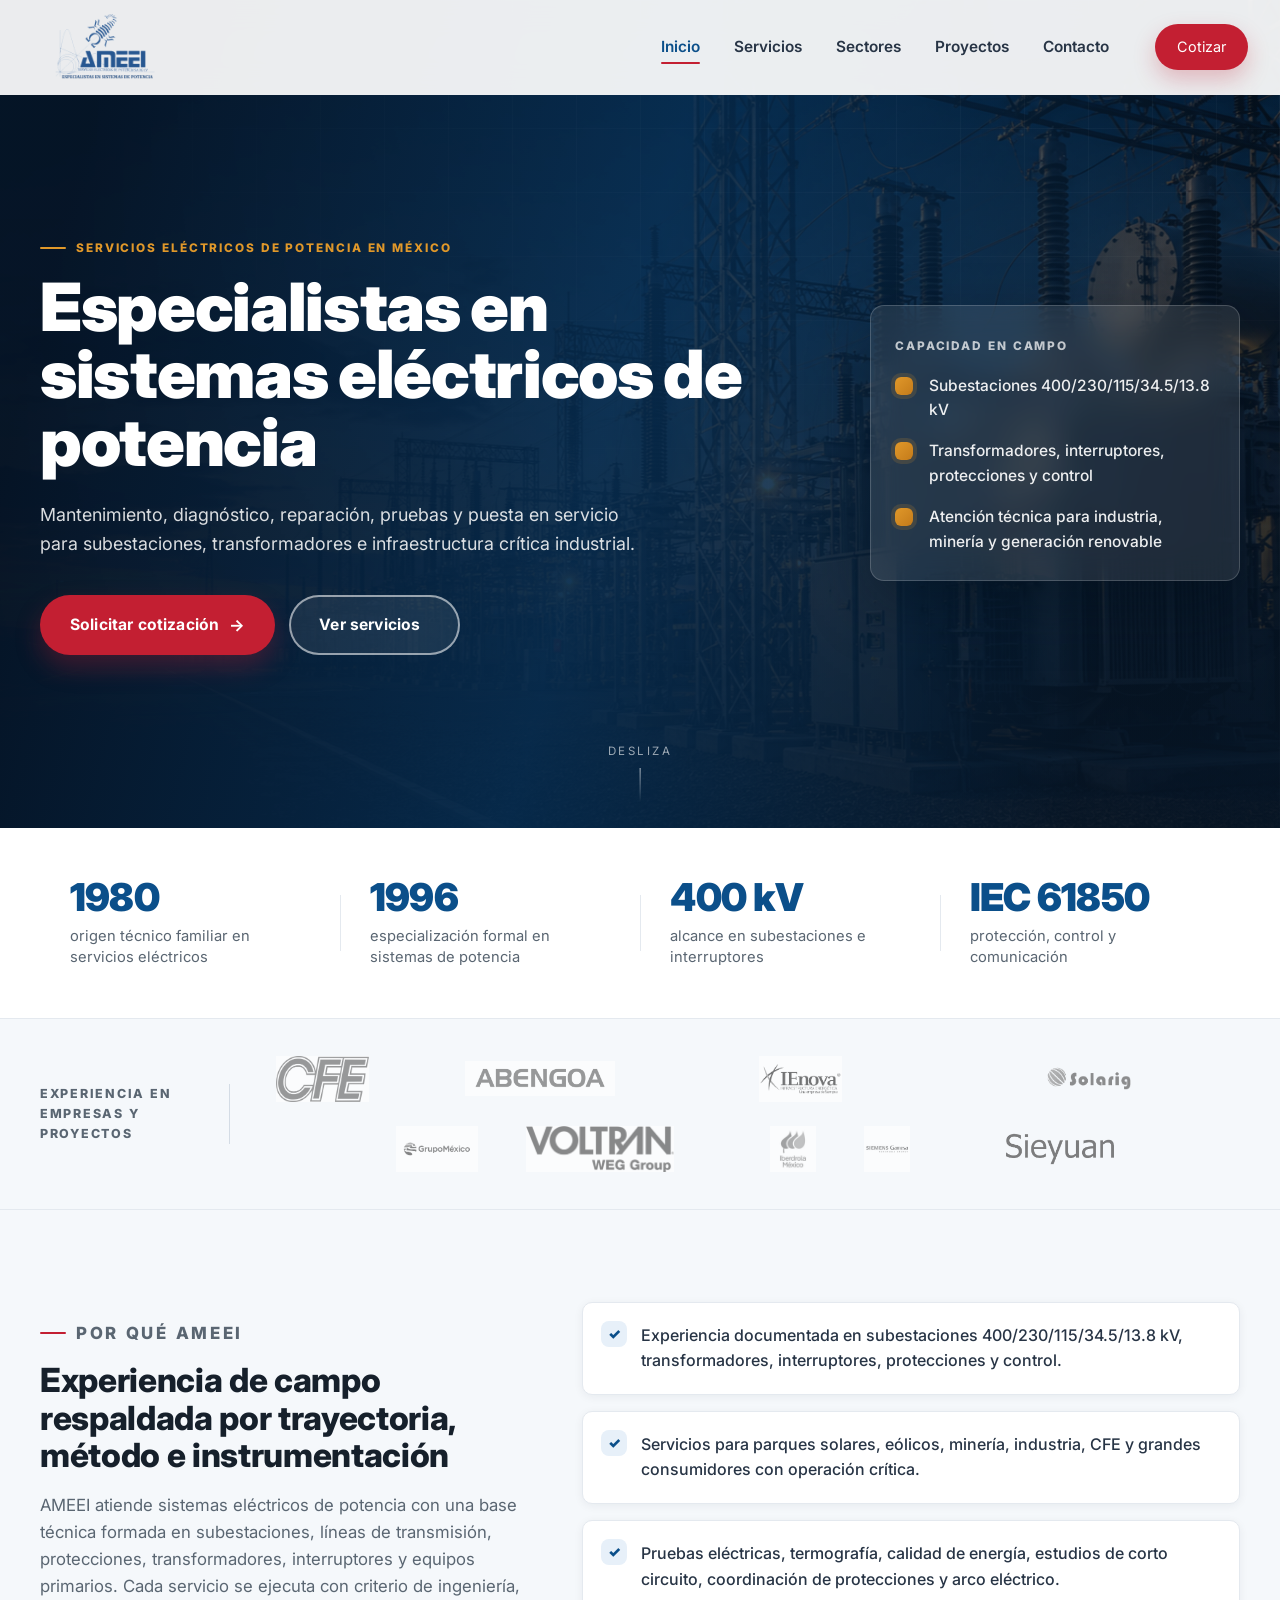
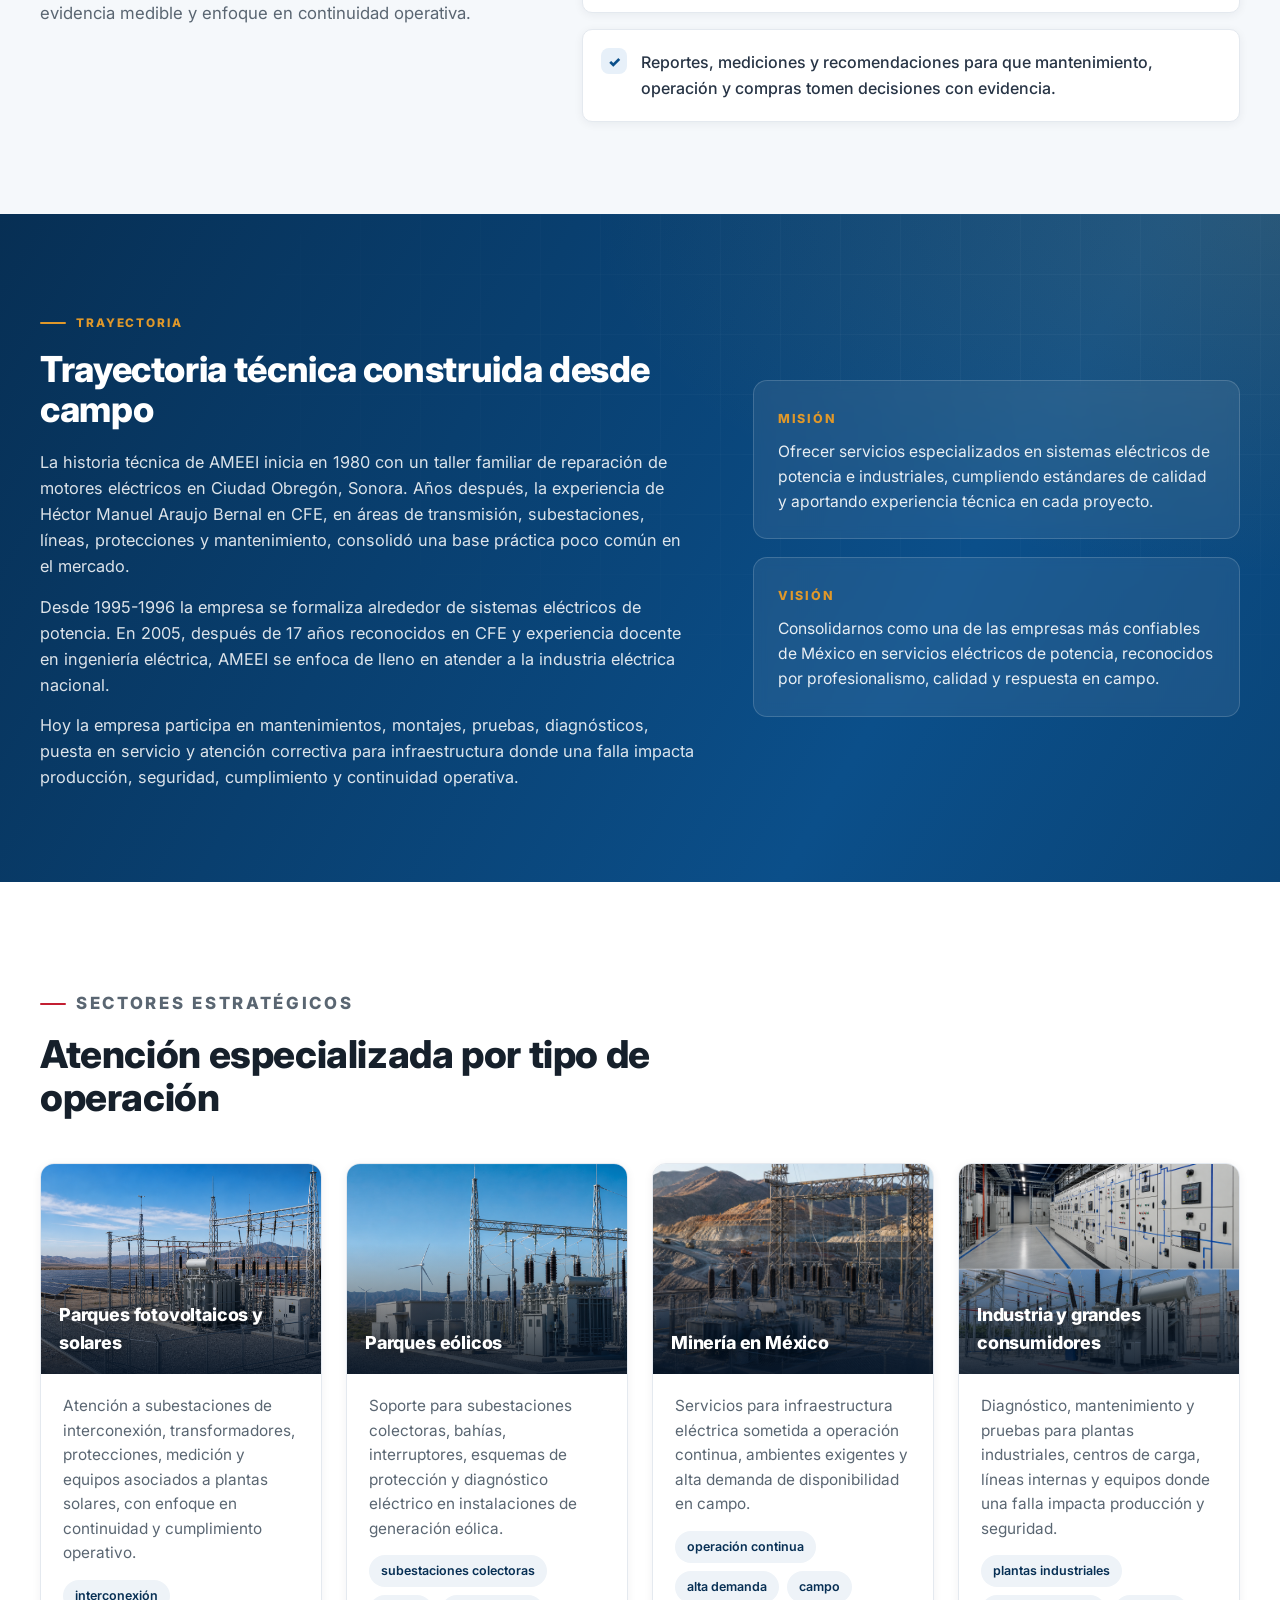
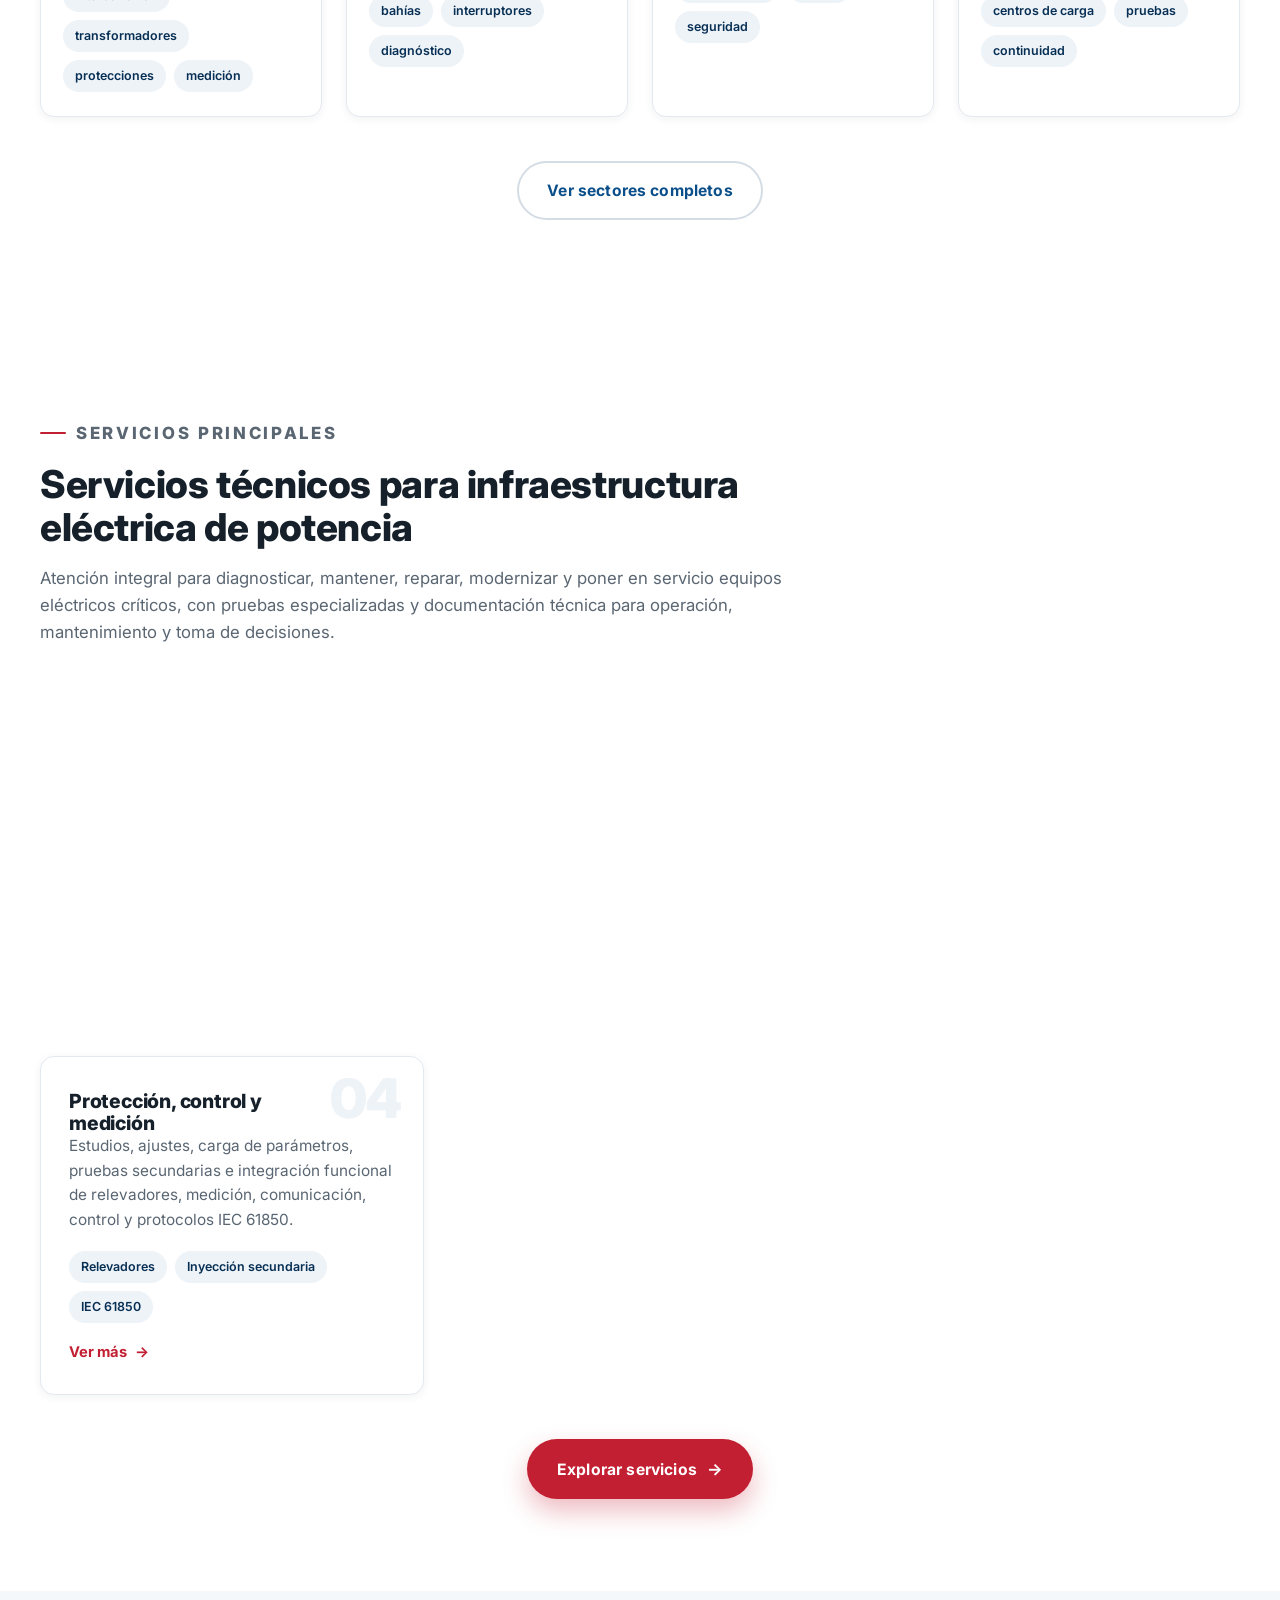
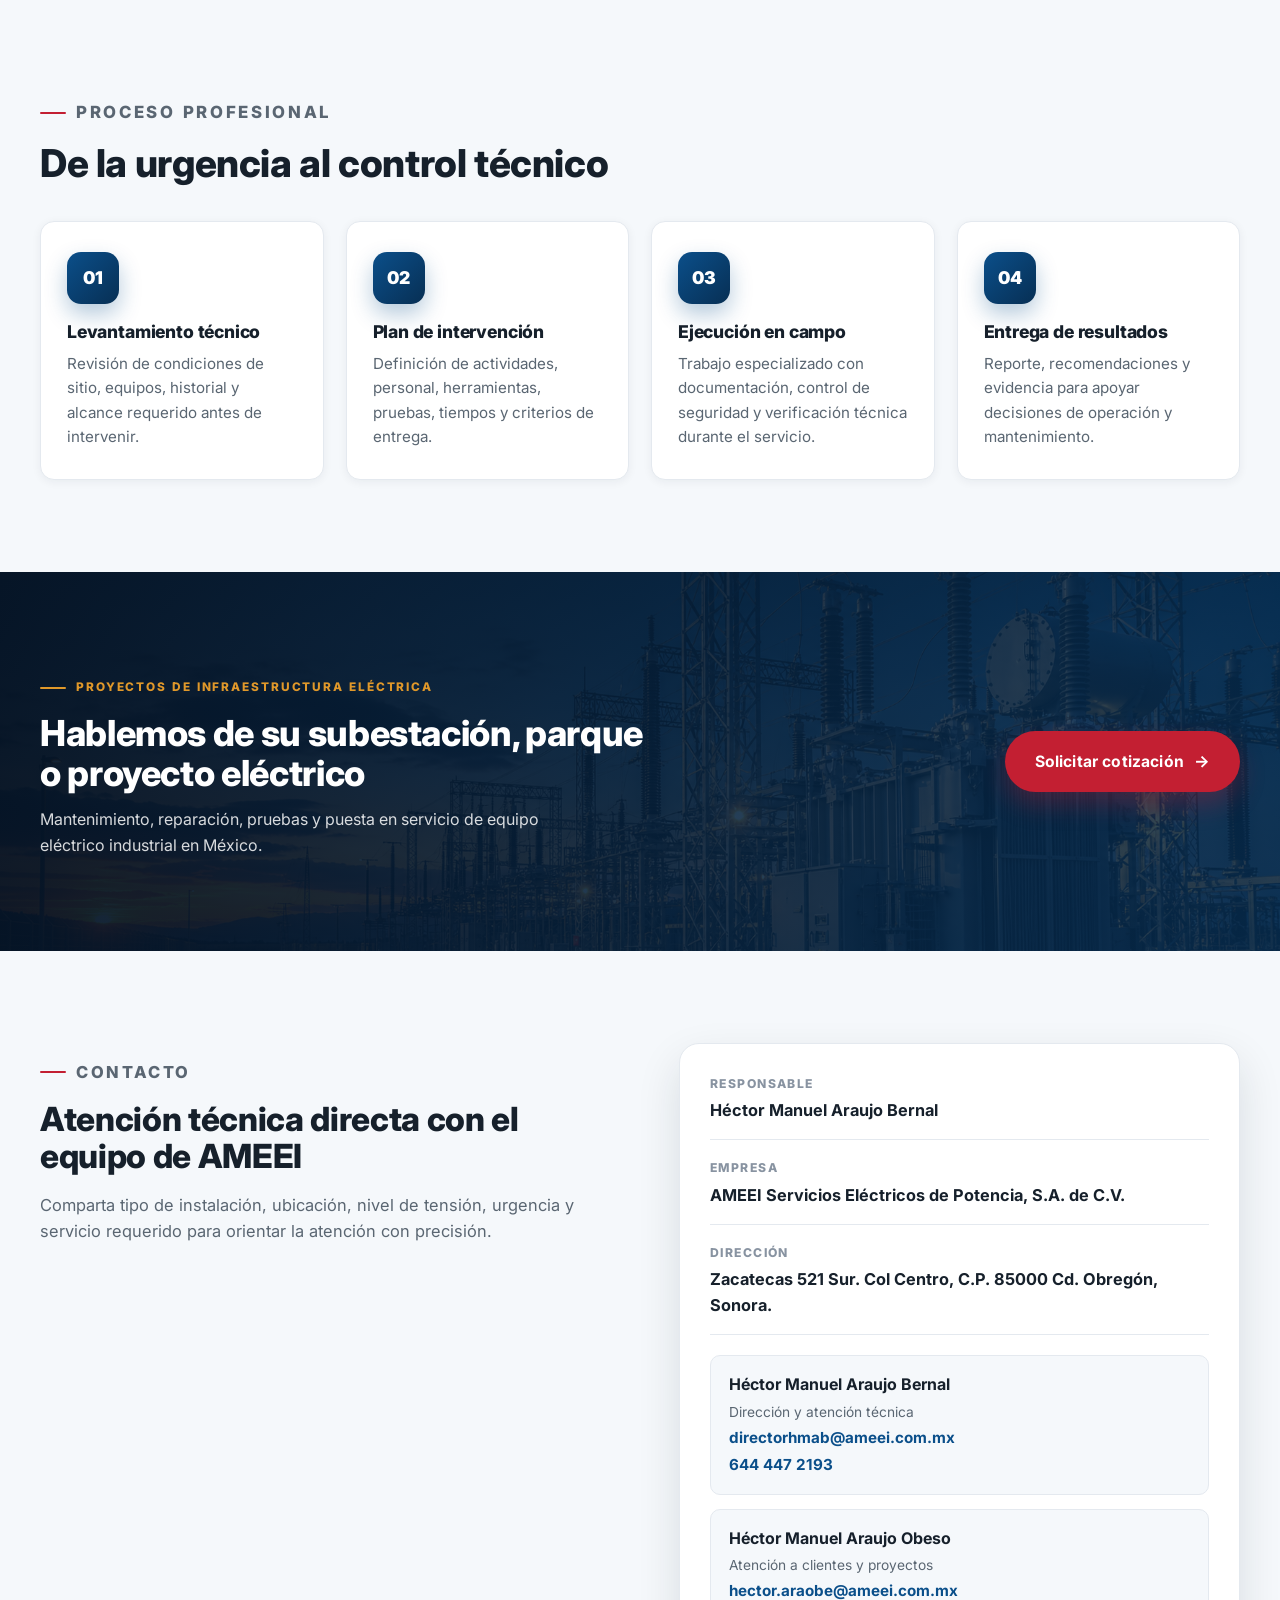
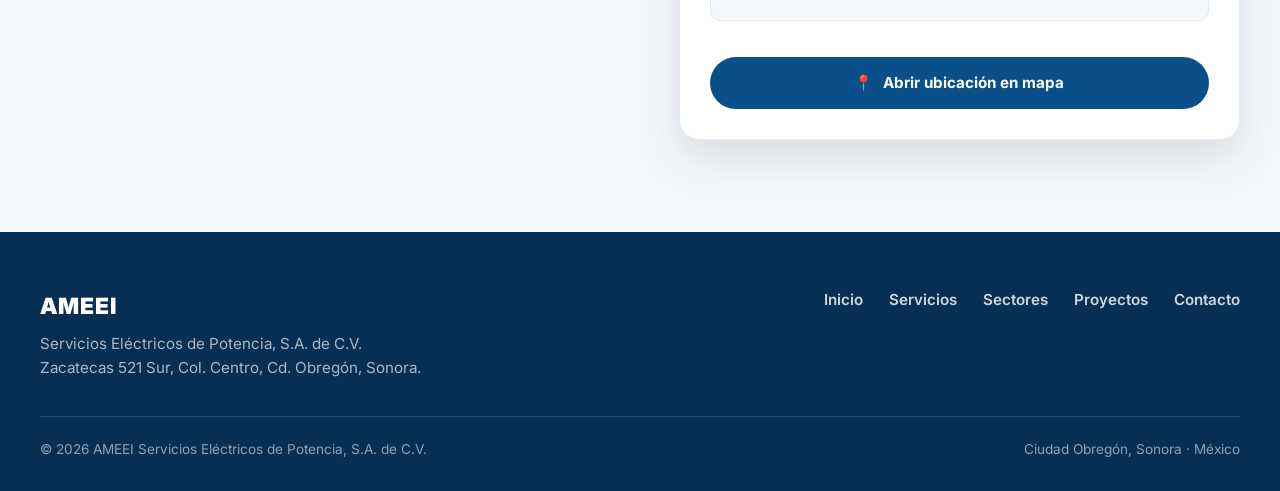
==== commit c48fed89: "Rediseño visual completo del sitio (hero inmersivo + secciones modernas) Nuevo lenguaje visual aplic" ====
--- a/index.html
+++ b/index.html
@@ -1,4 +1,4 @@
-﻿<!doctype html>
+<!doctype html>
 <html lang="es-MX">
   <head>
     <meta charset="utf-8">
@@ -9,8 +9,11 @@
     <meta property="og:title" content="AMEEI | Servicios eléctricos de potencia en México">
     <meta property="og:description" content="Mantenimiento, reparación, pruebas y puesta en servicio de subestaciones eléctricas para infraestructura crítica.">
     <meta property="og:type" content="website">
+    <link rel="icon" href="/favicon.svg" type="image/svg+xml">
     <link rel="preconnect" href="https://ameei.com.mx">
-    <link rel="stylesheet" href="/assets/css/styles.css?v=20260714-admin-final">
+    <link rel="preconnect" href="https://fonts.googleapis.com">
+    <link rel="preconnect" href="https://fonts.gstatic.com" crossorigin>
+    <link rel="stylesheet" href="/assets/css/styles.css?v=20260715-redesign">
   </head>
   <body>
     <header class="site-header" data-header>
@@ -23,7 +26,7 @@
       </a>
       <nav class="main-nav" data-main-nav aria-label="Navegación principal"></nav>
       <div class="header-actions">
-        <a class="button button-small" href="/contacto/">Cotizar</a>
+        <a class="button-small" href="/contacto/">Cotizar</a>
         <button class="menu-button" data-menu-button aria-label="Abrir menú">
           <span></span>
           <span></span>
@@ -32,7 +35,7 @@
     </header>
 
     <main id="inicio">
-      <section class="hero section-band">
+      <section class="hero">
         <div class="hero-media" data-hero-image></div>
         <div class="hero-overlay"></div>
         <div class="hero-circuit" aria-hidden="true"></div>
@@ -43,7 +46,7 @@
             <p class="hero-description" data-hero-description></p>
             <div class="hero-actions">
               <a class="button" href="/contacto/" data-hero-primary></a>
-              <a class="button button-ghost" href="/servicios/" data-hero-secondary></a>
+              <a class="button-ghost" href="/servicios/" data-hero-secondary></a>
             </div>
           </div>
           <aside class="hero-panel reveal" aria-label="Capacidades principales">
@@ -51,10 +54,18 @@
             <ul data-hero-highlights></ul>
           </aside>
         </div>
+        <span class="scroll-cue" aria-hidden="true">Desliza</span>
       </section>
 
       <section class="stats-strip" aria-label="Indicadores">
         <div class="container stats-grid" data-stats></div>
+      </section>
+
+      <section class="logo-strip" aria-label="Empresas y proyectos">
+        <div class="container">
+          <p class="logo-strip-label">Experiencia en empresas y proyectos</p>
+          <div class="client-strip" data-clients></div>
+        </div>
       </section>
 
       <section class="section proof-section">
@@ -68,7 +79,7 @@
         </div>
       </section>
 
-      <section class="section">
+      <section class="section about-band">
         <div class="container split-layout">
           <div>
             <p class="section-kicker">Trayectoria</p>
@@ -97,7 +108,7 @@
           </div>
           <div class="sector-grid" data-sectors></div>
           <div class="section-link-row">
-            <a class="button button-light" href="/sectores/">Ver sectores completos</a>
+            <a class="button-light" href="/sectores/">Ver sectores completos</a>
           </div>
         </div>
       </section>
@@ -126,17 +137,14 @@
         </div>
       </section>
 
-      <section class="section section-projects">
-        <div class="container">
-          <div class="section-heading">
-            <p class="section-kicker">Experiencia</p>
-            <h2>Empresas y proyectos donde AMEEI ha participado</h2>
-            <p>Experiencia con compañías nacionales e internacionales de alto nivel operativo.</p>
-          </div>
-          <div class="client-strip" data-clients aria-label="Clientes"></div>
-          <div class="section-link-row">
-            <a class="button button-light" href="/proyectos/">Ver proyectos</a>
-          </div>
+      <section class="section cta-band">
+        <div class="container cta-layout">
+          <div>
+            <p class="section-kicker">Proyectos de infraestructura eléctrica</p>
+            <h2>Hablemos de su subestación, parque o proyecto eléctrico</h2>
+            <p>Mantenimiento, reparación, pruebas y puesta en servicio de equipo eléctrico industrial en México.</p>
+          </div>
+          <a class="button" href="/contacto/">Solicitar cotización</a>
         </div>
       </section>
 
@@ -144,8 +152,8 @@
         <div class="container contact-layout">
           <div>
             <p class="section-kicker">Contacto</p>
-            <h2>Hablemos de su subestación, parque o proyecto eléctrico</h2>
-            <p>Para mantenimiento, reparación, pruebas y puesta en servicio de equipo eléctrico industrial en México.</p>
+            <h2>Atención técnica directa con el equipo de AMEEI</h2>
+            <p>Comparta tipo de instalación, ubicación, nivel de tensión, urgencia y servicio requerido para orientar la atención con precisión.</p>
           </div>
           <div class="contact-panel">
             <div class="contact-line">
@@ -171,12 +179,19 @@
         <div>
           <strong data-footer-brand>AMEEI</strong>
           <p>Servicios Eléctricos de Potencia, S.A. de C.V.</p>
+          <p>Zacatecas 521 Sur, Col. Centro, Cd. Obregón, Sonora.</p>
         </div>
         <div>
+          <a href="/">Inicio</a>
           <a href="/servicios/">Servicios</a>
           <a href="/sectores/">Sectores</a>
+          <a href="/proyectos/">Proyectos</a>
           <a href="/contacto/">Contacto</a>
         </div>
+      </div>
+      <div class="footer-legal">
+        <span>© 2026 AMEEI Servicios Eléctricos de Potencia, S.A. de C.V.</span>
+        <span>Ciudad Obregón, Sonora · México</span>
       </div>
     </footer>
 
@@ -192,8 +207,7 @@
         "description": "Mantenimiento, reparación, pruebas y puesta en servicio de subestaciones eléctricas, transformadores y sistemas eléctricos de potencia."
       }
     </script>
-    <script src="/assets/js/content-data.js?v=20260714-admin-final"></script>
-    <script src="/assets/js/app.js?v=20260714-admin-final"></script>
+    <script src="/assets/js/content-data.js?v=20260715-redesign"></script>
+    <script src="/assets/js/app.js?v=20260715-redesign"></script>
   </body>
 </html>
-
--- a/assets/css/styles.css
+++ b/assets/css/styles.css
@@ -1,2287 +1,1094 @@
+/* ==========================================================================
+   AMEEI — Servicios Eléctricos de Potencia
+   Sistema visual: hero inmersivo + secciones limpias y modernas
+   ========================================================================== */
+
+@import url("https://fonts.googleapis.com/css2?family=Inter:wght@400;500;600;700;800;900&display=swap");
+
 :root {
-  --ink: #17202a;
-  --muted: #5c6672;
-  --line: #dfe5eb;
+  /* Marca */
+  --blue: #0b4f8a;
+  --blue-deep: #072f54;
+  --blue-700: #0a4578;
+  --blue-soft: #e7f0f9;
+  --red: #c31f32;
+  --red-deep: #9e1626;
+  --amber: #e0982a;
+  --green: #1f7a5e;
+
+  /* Neutros */
+  --ink: #16202b;
+  --ink-soft: #273445;
+  --muted: #5a6672;
+  --muted-2: #8893a1;
+  --line: #e4e9ef;
+  --line-strong: #d4dce5;
   --surface: #ffffff;
-  --surface-2: #f4f7fa;
-  --steel: #31506a;
-  --blue: #0b4f8a;
-  --blue-deep: #08365f;
-  --red: #c31f32;
-  --red-deep: #941624;
-  --amber: #d89626;
-  --green: #24705d;
-  --shadow: 0 24px 70px rgba(23, 32, 42, 0.13);
-  --radius: 8px;
-  --max: 1180px;
-}
-
-* {
-  box-sizing: border-box;
-}
-
-html {
-  scroll-behavior: smooth;
-}
+  --surface-2: #f5f8fb;
+  --surface-3: #eef3f8;
+
+  /* Sistema */
+  --shadow-sm: 0 2px 10px rgba(18, 30, 45, 0.06);
+  --shadow: 0 18px 44px rgba(18, 30, 45, 0.12);
+  --shadow-lg: 0 32px 70px rgba(10, 30, 55, 0.22);
+  --radius: 14px;
+  --radius-sm: 10px;
+  --radius-lg: 20px;
+  --max: 1200px;
+  --ease: cubic-bezier(0.2, 0.7, 0.2, 1);
+}
+
+* { box-sizing: border-box; }
+
+html { scroll-behavior: smooth; -webkit-text-size-adjust: 100%; }
 
 body {
   margin: 0;
   color: var(--ink);
-  font-family: Inter, ui-sans-serif, system-ui, -apple-system, BlinkMacSystemFont, "Segoe UI", sans-serif;
+  font-family: "Inter", ui-sans-serif, system-ui, -apple-system, "Segoe UI", sans-serif;
   background: var(--surface);
-  line-height: 1.55;
-}
-
-body.nav-open {
-  overflow: hidden;
-}
-
-a {
-  color: inherit;
-  text-decoration: none;
-}
-
-img {
-  display: block;
-  max-width: 100%;
-}
-
-img.image-failed {
-  display: none !important;
-}
-
-.container {
-  width: min(calc(100% - 40px), var(--max));
-  margin: 0 auto;
-}
-
+  line-height: 1.6;
+  font-size: 16px;
+  -webkit-font-smoothing: antialiased;
+}
+
+body.nav-open { overflow: hidden; }
+
+a { color: inherit; text-decoration: none; }
+img { display: block; max-width: 100%; }
+img.image-failed { display: none !important; }
+
+h1, h2, h3 { color: var(--ink); line-height: 1.12; letter-spacing: -0.01em; margin: 0; }
+p { margin: 0; }
+
+.container { width: min(calc(100% - 44px), var(--max)); margin: 0 auto; }
+
+/* ---------- Tipografía de apoyo ---------- */
+.eyebrow,
+.section-kicker,
+.panel-title {
+  display: inline-flex;
+  align-items: center;
+  gap: 10px;
+  margin: 0 0 16px;
+  color: var(--blue);
+  font-size: 0.74rem;
+  font-weight: 800;
+  letter-spacing: 0.16em;
+  text-transform: uppercase;
+}
+.eyebrow::before,
+.section-kicker::before {
+  content: "";
+  width: 26px;
+  height: 2px;
+  background: var(--red);
+  border-radius: 2px;
+}
+.eyebrow { color: var(--amber); }
+.eyebrow::before { background: var(--amber); }
+
+.section-heading { max-width: 780px; margin-bottom: 44px; }
+.section-heading h2 {
+  font-size: clamp(1.8rem, 3vw, 2.6rem);
+  font-weight: 800;
+}
+.section-heading p {
+  margin-top: 16px;
+  color: var(--muted);
+  font-size: 1.05rem;
+}
+.section-heading.compact-heading { margin-bottom: 36px; }
+
+/* ---------- Botones ---------- */
+.button,
+.button-ghost,
+.button-light {
+  display: inline-flex;
+  align-items: center;
+  justify-content: center;
+  gap: 10px;
+  padding: 15px 28px;
+  border-radius: 999px;
+  font-weight: 700;
+  font-size: 0.98rem;
+  letter-spacing: 0.01em;
+  cursor: pointer;
+  border: 2px solid transparent;
+  transition: transform 160ms var(--ease), box-shadow 160ms var(--ease),
+    background 160ms var(--ease), color 160ms var(--ease), border-color 160ms var(--ease);
+}
+.button::after { content: "→"; font-size: 1.05em; transition: transform 160ms var(--ease); }
+.button:hover::after { transform: translateX(4px); }
+
+.button {
+  background: var(--red);
+  color: #fff;
+  box-shadow: 0 12px 26px rgba(195, 31, 50, 0.3);
+}
+.button:hover { background: var(--red-deep); transform: translateY(-2px); box-shadow: 0 16px 32px rgba(158, 22, 38, 0.36); }
+
+.button-ghost {
+  background: rgba(255, 255, 255, 0.08);
+  color: #fff;
+  border-color: rgba(255, 255, 255, 0.55);
+}
+.button-ghost::after { content: ""; }
+.button-ghost:hover { background: rgba(255, 255, 255, 0.16); border-color: #fff; transform: translateY(-2px); }
+
+.button-light {
+  background: transparent;
+  color: var(--blue);
+  border-color: var(--line-strong);
+}
+.button-light:hover { border-color: var(--blue); color: var(--blue-deep); background: var(--blue-soft); transform: translateY(-2px); }
+
+.button-small {
+  padding: 11px 22px;
+  font-size: 0.9rem;
+  background: var(--red);
+  color: #fff;
+  border-radius: 999px;
+  box-shadow: 0 10px 22px rgba(195, 31, 50, 0.26);
+  transition: background 160ms var(--ease), transform 160ms var(--ease);
+}
+.button-small:hover { background: var(--red-deep); transform: translateY(-1px); }
+
+/* ========================================================================
+   HEADER
+   ======================================================================== */
 .site-header {
   position: fixed;
   inset: 0 0 auto;
-  z-index: 20;
+  z-index: 50;
   display: flex;
   align-items: center;
   justify-content: space-between;
   gap: 24px;
-  padding: 16px 28px;
-  color: var(--ink);
-  background: rgba(255, 255, 255, 0.98);
-  box-shadow: 0 10px 38px rgba(23, 32, 42, 0.1);
-  backdrop-filter: blur(18px);
-  transition: background 180ms ease, box-shadow 180ms ease, color 180ms ease;
-}
-
+  padding: 14px 32px;
+  background: rgba(255, 255, 255, 0.92);
+  border-bottom: 1px solid transparent;
+  backdrop-filter: blur(16px);
+  transition: background 200ms var(--ease), box-shadow 200ms var(--ease), border-color 200ms var(--ease);
+}
 .site-header.is-solid {
-  color: var(--ink);
-  background: rgba(255, 255, 255, 0.98);
-  box-shadow: 0 10px 38px rgba(23, 32, 42, 0.1);
-  backdrop-filter: blur(18px);
-}
-
-.brand-lockup {
-  display: grid;
-  grid-template-columns: 152px auto;
-  align-items: center;
-  gap: 16px;
-  min-width: 0;
-}
-
-.brand-lockup img {
-  width: 152px;
-  height: 74px;
-  object-fit: contain;
-  background: transparent;
-  border-radius: 0;
-  padding: 0;
-  filter: none;
-}
-
-.brand-lockup strong,
-.brand-lockup small {
-  display: block;
-}
-
-.brand-lockup strong {
-  font-size: 0.9rem;
-  line-height: 1;
-}
-
-.brand-lockup small {
-  color: currentColor;
-  opacity: 0.74;
-  font-size: 0.76rem;
-}
-
-.site-header .brand-lockup {
-  grid-template-columns: 168px;
-}
-
-.site-header .brand-lockup span {
-  position: absolute;
-  width: 1px;
-  height: 1px;
-  overflow: hidden;
-  clip: rect(0, 0, 0, 0);
-  white-space: nowrap;
-}
-
-.main-nav {
-  display: flex;
-  align-items: center;
-  justify-content: center;
-  gap: 26px;
-  font-size: 0.9rem;
-  font-weight: 700;
-}
-
+  background: rgba(255, 255, 255, 0.97);
+  box-shadow: 0 8px 30px rgba(18, 30, 45, 0.1);
+  border-bottom-color: var(--line);
+}
+
+.brand-lockup { display: inline-flex; align-items: center; gap: 14px; min-width: 0; }
+.brand-lockup img { width: 150px; height: 66px; object-fit: contain; }
+.brand-lockup span { display: none; }
+
+.main-nav { display: flex; align-items: center; gap: 6px; margin-left: auto; margin-right: 8px; }
 .main-nav a {
   position: relative;
-  padding: 8px 0;
-}
-
+  padding: 9px 14px;
+  color: var(--ink-soft);
+  font-weight: 600;
+  font-size: 0.96rem;
+  border-radius: 8px;
+  transition: color 140ms var(--ease), background 140ms var(--ease);
+}
 .main-nav a::after {
   content: "";
   position: absolute;
-  right: 0;
-  bottom: 0;
-  left: 0;
+  left: 14px; right: 14px; bottom: 4px;
   height: 2px;
-  background: var(--amber);
+  background: var(--red);
+  border-radius: 2px;
   transform: scaleX(0);
   transform-origin: left;
-  transition: transform 180ms ease;
-}
-
-.main-nav a:hover::after {
-  transform: scaleX(1);
-}
-
-.main-nav a.active {
-  color: var(--amber);
-}
-
-.main-nav a.active::after {
-  transform: scaleX(1);
-}
-
-.header-actions {
-  display: flex;
-  align-items: center;
-  gap: 10px;
-}
-
-.icon-link,
-.menu-button {
-  display: inline-grid;
-  place-items: center;
-  width: 42px;
-  height: 42px;
-  border: 1px solid var(--line);
-  border-radius: 8px;
-  color: currentColor;
-  background: var(--surface-2);
-}
-
-.site-header.is-solid .icon-link,
-.site-header.is-solid .menu-button {
-  border-color: var(--line);
-  background: var(--surface-2);
-}
+  transition: transform 180ms var(--ease);
+}
+.main-nav a:hover { color: var(--blue); }
+.main-nav a:hover::after,
+.main-nav a.active::after { transform: scaleX(1); }
+.main-nav a.active { color: var(--blue); }
+
+.header-actions { display: flex; align-items: center; gap: 14px; }
 
 .menu-button {
   display: none;
-  border: 0;
+  width: 44px; height: 44px;
+  border: 1px solid var(--line-strong);
+  border-radius: 10px;
+  background: #fff;
   cursor: pointer;
-}
-
+  position: relative;
+}
 .menu-button span {
-  width: 18px;
+  position: absolute;
+  left: 11px; right: 11px;
   height: 2px;
-  background: currentColor;
-}
-
-.button {
-  position: relative;
+  background: var(--ink);
+  border-radius: 2px;
+  transition: transform 180ms var(--ease), opacity 160ms var(--ease);
+}
+.menu-button span:nth-child(1) { top: 16px; }
+.menu-button span:nth-child(2) { bottom: 16px; }
+.nav-open .menu-button span:nth-child(1) { transform: translateY(5px) rotate(45deg); }
+.nav-open .menu-button span:nth-child(2) { transform: translateY(-5px) rotate(-45deg); }
+
+/* ========================================================================
+   HERO (inmersivo)
+   ======================================================================== */
+.hero {
+  position: relative;
+  display: grid;
+  min-height: 92vh;
   overflow: hidden;
-  display: inline-flex;
-  align-items: center;
-  justify-content: center;
-  min-height: 48px;
-  padding: 0 20px;
-  border: 1px solid var(--red);
-  border-radius: 8px;
-  color: #fff;
-  background: linear-gradient(135deg, var(--red), var(--red-deep));
-  font-weight: 800;
-  letter-spacing: 0;
-  box-shadow: 0 12px 28px rgba(184, 32, 44, 0.2);
-  transition: transform 180ms ease, box-shadow 180ms ease, background 180ms ease;
-}
-
-.button::after {
-  content: "";
-  position: absolute;
-  inset: 0;
-  background: linear-gradient(110deg, transparent 0%, rgba(255, 255, 255, 0.26) 42%, transparent 70%);
-  transform: translateX(-120%);
-  transition: transform 520ms ease;
-}
-
-.button:hover {
-  transform: translateY(-2px);
-  box-shadow: 0 18px 38px rgba(195, 31, 50, 0.26);
-}
-
-.button:hover::after {
-  transform: translateX(120%);
-}
-
-.button-small {
-  min-height: 42px;
-  padding-inline: 16px;
-}
-
-.button-ghost {
-  border-color: rgba(255, 255, 255, 0.42);
-  background: rgba(255, 255, 255, 0.08);
-  box-shadow: none;
-}
-
-.button-light {
-  color: var(--ink);
-  border-color: var(--line);
-  background: #fff;
-  box-shadow: none;
-}
-
-.hero {
-  position: relative;
-  display: grid;
-  min-height: 86vh;
-  overflow: hidden;
-  color: #fff;
-}
-
+  color: #fff;
+  isolation: isolate;
+}
 .hero-media,
 .hero-overlay,
-.hero-circuit {
-  position: absolute;
-  inset: 0;
-}
-
+.hero-circuit { position: absolute; inset: 0; z-index: 0; }
 .hero-media {
   background: center / cover no-repeat;
-  transform: scale(1.02);
-}
-
+  transform: scale(1.04);
+  animation: heroZoom 18s ease-out forwards;
+}
+@keyframes heroZoom { to { transform: scale(1); } }
 .hero-overlay {
   background:
-    linear-gradient(90deg, rgba(7, 19, 34, 0.95), rgba(9, 35, 60, 0.82) 46%, rgba(14, 22, 30, 0.42)),
-    linear-gradient(180deg, rgba(14, 22, 30, 0.18), rgba(14, 22, 30, 0.82));
-}
-
+    linear-gradient(104deg, rgba(5, 20, 38, 0.96) 8%, rgba(7, 47, 84, 0.82) 48%, rgba(8, 28, 48, 0.42) 86%),
+    linear-gradient(180deg, rgba(5, 20, 38, 0.3), rgba(5, 16, 30, 0.86));
+}
 .hero-circuit {
   z-index: 1;
-  opacity: 0.28;
+  opacity: 0.26;
   background-image:
-    linear-gradient(rgba(255, 255, 255, 0.11) 1px, transparent 1px),
-    linear-gradient(90deg, rgba(255, 255, 255, 0.11) 1px, transparent 1px);
-  background-size: 76px 76px;
-  mask-image: linear-gradient(90deg, transparent, #000 42%, transparent);
-  animation: circuitDrift 22s linear infinite;
-}
+    linear-gradient(rgba(255, 255, 255, 0.12) 1px, transparent 1px),
+    linear-gradient(90deg, rgba(255, 255, 255, 0.12) 1px, transparent 1px);
+  background-size: 64px 64px;
+  mask-image: radial-gradient(120% 90% at 85% 10%, #000 0%, transparent 70%);
+  animation: circuitDrift 26s linear infinite;
+}
+@keyframes circuitDrift { from { background-position: 0 0; } to { background-position: 128px 64px; } }
 
 .hero-grid {
   position: relative;
   z-index: 2;
   display: grid;
-  grid-template-columns: minmax(0, 0.95fr) 360px;
-  align-items: center;
-  gap: 54px;
-  padding: 128px 0 66px;
-}
-
-@keyframes circuitDrift {
-  from { background-position: 0 0; }
-  to { background-position: 152px 76px; }
-}
-
-.eyebrow,
-.section-kicker {
-  margin: 0 0 12px;
-  color: var(--amber);
-  font-size: 0.78rem;
+  grid-template-columns: minmax(0, 1fr) 370px;
+  align-items: center;
+  gap: 56px;
+  padding: 150px 0 92px;
+}
+.hero-copy { max-width: 720px; }
+.hero h1 {
+  color: #fff;
+  font-size: clamp(2.6rem, 5.2vw, 4.6rem);
   font-weight: 900;
-  letter-spacing: 0.08em;
-  text-transform: uppercase;
-}
-
-.hero h1 {
-  max-width: 720px;
-  margin: 0;
-  font-size: clamp(2.55rem, 4.9vw, 4.55rem);
-  line-height: 1.01;
-  letter-spacing: 0;
-}
-
+  line-height: 1.02;
+  letter-spacing: -0.02em;
+}
+.hero h1 .accent { color: var(--amber); }
 .hero-description {
-  max-width: 640px;
-  margin: 22px 0 0;
-  color: rgba(255, 255, 255, 0.86);
-  font-size: clamp(1rem, 1.45vw, 1.13rem);
-}
-
-.hero-actions {
-  display: flex;
-  flex-wrap: wrap;
-  gap: 12px;
-  margin-top: 34px;
-}
+  max-width: 600px;
+  margin-top: 24px;
+  color: rgba(255, 255, 255, 0.85);
+  font-size: clamp(1.02rem, 1.4vw, 1.2rem);
+}
+.hero-actions { display: flex; flex-wrap: wrap; gap: 14px; margin-top: 36px; }
 
 .hero-panel {
-  padding: 22px;
+  padding: 26px 24px;
   border: 1px solid rgba(255, 255, 255, 0.18);
   border-radius: var(--radius);
-  background: rgba(255, 255, 255, 0.11);
-  backdrop-filter: blur(18px);
-}
-
-.panel-title {
-  margin-bottom: 14px;
-  color: rgba(255, 255, 255, 0.62);
-  font-size: 0.8rem;
-  font-weight: 900;
-  text-transform: uppercase;
-}
-
-.hero-panel ul {
-  display: grid;
-  gap: 12px;
-  margin: 0;
-  padding: 0;
-  list-style: none;
-}
-
+  background: rgba(255, 255, 255, 0.09);
+  backdrop-filter: blur(16px);
+  box-shadow: 0 24px 60px rgba(3, 14, 28, 0.4);
+}
+.panel-title { color: rgba(255, 255, 255, 0.72); margin-bottom: 18px; }
+.panel-title::before { background: var(--amber); }
+.hero-panel ul { display: grid; gap: 16px; margin: 0; padding: 0; list-style: none; }
 .hero-panel li {
   display: grid;
-  grid-template-columns: 12px auto;
+  grid-template-columns: 22px auto;
   gap: 12px;
   align-items: start;
-}
-
+  color: rgba(255, 255, 255, 0.92);
+  font-size: 0.97rem;
+  font-weight: 500;
+}
 .hero-panel li::before {
   content: "";
-  width: 10px;
-  height: 10px;
-  margin-top: 7px;
-  border-radius: 50%;
-  background: var(--amber);
-}
-
+  width: 18px; height: 18px;
+  margin-top: 3px;
+  border-radius: 6px;
+  background: linear-gradient(135deg, var(--amber), #c47b1a);
+  box-shadow: 0 0 0 4px rgba(224, 152, 42, 0.16);
+}
+.scroll-cue {
+  position: absolute;
+  left: 50%;
+  bottom: 26px;
+  transform: translateX(-50%);
+  z-index: 2;
+  color: rgba(255, 255, 255, 0.6);
+  font-size: 0.72rem;
+  letter-spacing: 0.22em;
+  text-transform: uppercase;
+  display: flex;
+  flex-direction: column;
+  align-items: center;
+  gap: 8px;
+}
+.scroll-cue::after {
+  content: "";
+  width: 1px; height: 34px;
+  background: linear-gradient(rgba(255,255,255,0.7), transparent);
+  animation: cueMove 1.8s ease-in-out infinite;
+}
+@keyframes cueMove { 0%,100% { opacity: 0.3; transform: scaleY(0.6); } 50% { opacity: 1; transform: scaleY(1); } }
+
+/* ========================================================================
+   STATS
+   ======================================================================== */
 .stats-strip {
   position: relative;
   z-index: 3;
-  margin-top: -1px;
-  color: #fff;
-  background: var(--ink);
-}
-
+  background: #fff;
+  border-bottom: 1px solid var(--line);
+}
 .stats-grid {
   display: grid;
   grid-template-columns: repeat(4, 1fr);
-  gap: 1px;
-  background: rgba(255, 255, 255, 0.12);
-}
-
-.stat {
-  min-height: 120px;
-  padding: 24px;
-  background: var(--ink);
-}
-
+  gap: 0;
+  padding: 44px 0;
+}
+.stat { position: relative; padding: 6px 30px; }
+.stat + .stat::before {
+  content: "";
+  position: absolute;
+  left: 0; top: 50%;
+  transform: translateY(-50%);
+  width: 1px; height: 56px;
+  background: var(--line);
+}
 .stat strong {
   display: block;
-  color: #fff;
-  font-size: clamp(1.5rem, 3vw, 2.55rem);
+  font-size: clamp(1.9rem, 3vw, 2.7rem);
+  font-weight: 900;
+  letter-spacing: -0.02em;
+  color: var(--blue);
   line-height: 1;
 }
-
 .stat span {
   display: block;
   margin-top: 10px;
-  color: rgba(255, 255, 255, 0.68);
+  color: var(--muted);
+  font-size: 0.92rem;
+  line-height: 1.4;
+}
+
+/* ========================================================================
+   LOGO STRIP (confianza)
+   ======================================================================== */
+.logo-strip { background: var(--surface-2); border-bottom: 1px solid var(--line); }
+.logo-strip .container {
+  display: grid;
+  grid-template-columns: auto 1fr;
+  align-items: center;
+  gap: 40px;
+  padding: 34px 0;
+}
+.logo-strip .logo-strip-label {
+  max-width: 190px;
+  color: var(--muted);
+  font-size: 0.78rem;
+  font-weight: 800;
+  letter-spacing: 0.14em;
+  text-transform: uppercase;
+  border-right: 1px solid var(--line-strong);
+  padding-right: 32px;
+}
+.logo-strip .client-strip { margin: 0; }
+
+/* ========================================================================
+   SECCIONES genéricas
+   ======================================================================== */
+.section { padding: 92px 0; }
+.section-services { background: var(--surface); }
+.proof-section { background: var(--surface-2); }
+.process-section { background: var(--surface-2); }
+
+/* ---------- Proof / Por qué AMEEI ---------- */
+.proof-layout {
+  display: grid;
+  grid-template-columns: 0.85fr 1.15fr;
+  gap: 56px;
+  align-items: start;
+}
+.proof-layout h2 { font-size: clamp(1.7rem, 2.6vw, 2.35rem); font-weight: 800; }
+.proof-layout > div > p { margin-top: 18px; color: var(--muted); font-size: 1.05rem; }
+.proof-list { list-style: none; margin: 0; padding: 0; display: grid; gap: 16px; }
+.proof-list li {
+  position: relative;
+  padding: 20px 22px 20px 58px;
+  background: #fff;
+  border: 1px solid var(--line);
+  border-radius: var(--radius-sm);
+  box-shadow: var(--shadow-sm);
+  color: var(--ink-soft);
+  font-weight: 500;
+}
+.proof-list li::before {
+  content: "✓";
+  position: absolute;
+  left: 18px; top: 18px;
+  width: 26px; height: 26px;
+  display: grid; place-items: center;
+  border-radius: 8px;
+  background: var(--blue-soft);
+  color: var(--blue);
+  font-weight: 900;
   font-size: 0.9rem;
 }
 
-.section {
-  padding: 92px 0;
-}
-
-.section-heading {
-  max-width: 760px;
-  margin-bottom: 38px;
-}
-
-.section-heading h2,
-.split-layout h2,
-.quality-layout h2,
-.contact-layout h2 {
-  margin: 0;
-  font-size: clamp(2rem, 4vw, 3.35rem);
-  line-height: 1.05;
-  letter-spacing: 0;
-}
-
-.section-heading p:not(.section-kicker),
-.contact-layout p,
-.quality-layout p,
-.rich-text p {
-  color: var(--muted);
-  font-size: 1rem;
-}
-
-.section-heading p:empty {
-  display: none;
-}
-
-.page-hero {
-  padding: 150px 0 72px;
+/* ---------- Trayectoria (banda azul) ---------- */
+.split-layout { display: grid; }
+.section.about-band {
+  position: relative;
   color: #fff;
   background:
-    linear-gradient(135deg, rgba(8, 54, 95, 0.97), rgba(23, 32, 42, 0.92)),
-    url("../images/hero-subestacion.png") center / cover;
-}
-
-.page-hero-red {
-  background:
-    linear-gradient(135deg, rgba(148, 22, 36, 0.96), rgba(8, 54, 95, 0.9)),
-    url("../images/sector-solar-subestacion.png") center / cover;
-}
-
-.page-hero-contact {
-  background:
-    linear-gradient(135deg, rgba(23, 32, 42, 0.96), rgba(11, 79, 138, 0.9)),
-    url("../images/sector-industria.png") center / cover;
-}
-
-.page-hero-grid {
-  display: grid;
-  grid-template-columns: minmax(0, 1fr) 360px;
-  gap: 50px;
-  align-items: end;
-}
-
-.page-hero h1 {
-  max-width: 880px;
-  margin: 0;
-  font-size: clamp(2.25rem, 4.4vw, 4.25rem);
-  line-height: 1.02;
-  letter-spacing: 0;
-}
-
-.page-hero p {
-  max-width: 760px;
-  color: rgba(255, 255, 255, 0.78);
-  font-size: 1.08rem;
-}
-
-.page-hero-aside {
+    radial-gradient(120% 120% at 100% 0%, rgba(224, 152, 42, 0.14), transparent 45%),
+    linear-gradient(120deg, var(--blue-deep), var(--blue) 70%, var(--blue-700));
+  overflow: hidden;
+}
+.section.about-band::before {
+  content: "";
+  position: absolute;
+  inset: 0;
+  background-image:
+    linear-gradient(rgba(255,255,255,0.05) 1px, transparent 1px),
+    linear-gradient(90deg, rgba(255,255,255,0.05) 1px, transparent 1px);
+  background-size: 60px 60px;
+  mask-image: radial-gradient(90% 80% at 80% 20%, #000, transparent 75%);
+  opacity: 0.7;
+}
+.about-band .split-layout {
+  position: relative;
+  grid-template-columns: 1.15fr 0.85fr;
+  gap: 54px;
+  align-items: center;
+}
+.about-band .section-kicker { color: var(--amber); }
+.about-band .section-kicker::before { background: var(--amber); }
+.about-band h2 { color: #fff; font-size: clamp(1.8rem, 2.8vw, 2.5rem); font-weight: 800; }
+.about-band .rich-text { margin-top: 20px; display: grid; gap: 14px; }
+.about-band .rich-text p { color: rgba(255, 255, 255, 0.86); font-size: 1.02rem; }
+.mission-grid { display: grid; gap: 18px; }
+.mission-grid article {
   padding: 24px;
   border: 1px solid rgba(255, 255, 255, 0.16);
   border-radius: var(--radius);
-  background: rgba(255, 255, 255, 0.1);
-  backdrop-filter: blur(16px);
-}
-
-.page-hero-aside strong {
-  color: #fff;
-  font-size: 1.08rem;
-}
-
-.proof-section {
+  background: rgba(255, 255, 255, 0.07);
+  backdrop-filter: blur(6px);
+}
+.mission-grid span {
+  display: inline-block;
+  margin-bottom: 10px;
+  color: var(--amber);
+  font-weight: 800;
+  font-size: 0.78rem;
+  letter-spacing: 0.14em;
+  text-transform: uppercase;
+}
+.mission-grid p { color: rgba(255, 255, 255, 0.9); font-size: 0.98rem; }
+
+/* ---------- Sectores ---------- */
+.section-sectors { background: var(--surface); }
+.sector-grid {
+  display: grid;
+  grid-template-columns: repeat(auto-fit, minmax(250px, 1fr));
+  gap: 24px;
+}
+.sector-grid-large { grid-template-columns: repeat(auto-fit, minmax(300px, 1fr)); }
+.sector-card {
+  position: relative;
+  display: flex;
+  flex-direction: column;
+  border-radius: var(--radius);
+  overflow: hidden;
   background: #fff;
-}
-
-.proof-layout,
-.cta-layout {
-  display: grid;
-  grid-template-columns: minmax(0, 0.9fr) minmax(320px, 0.75fr);
-  gap: 48px;
-  align-items: center;
-}
-
-.proof-layout h2,
-.cta-layout h2 {
-  margin: 0;
-  font-size: clamp(2rem, 4vw, 3.35rem);
-  line-height: 1.05;
-}
-
-.proof-layout p {
-  color: var(--muted);
-}
-
-.proof-list,
-.contact-checklist {
-  display: grid;
-  gap: 12px;
-  margin: 0;
-  padding: 0;
-  list-style: none;
-}
-
-.proof-list li,
-.contact-checklist li {
-  position: relative;
-  padding: 16px 18px 16px 44px;
+  border: 1px solid var(--line);
+  box-shadow: var(--shadow-sm);
+  transition: transform 220ms var(--ease), box-shadow 220ms var(--ease);
+}
+.sector-card:hover { transform: translateY(-6px); box-shadow: var(--shadow); }
+.sector-media { position: relative; aspect-ratio: 4 / 3; overflow: hidden; }
+.sector-media img { width: 100%; height: 100%; object-fit: cover; transition: transform 500ms var(--ease); }
+.sector-card:hover .sector-media img { transform: scale(1.06); }
+.sector-media::after {
+  content: "";
+  position: absolute;
+  inset: 0;
+  background: linear-gradient(180deg, rgba(7, 25, 45, 0) 38%, rgba(5, 20, 38, 0.88));
+}
+.sector-label {
+  position: absolute;
+  left: 18px; bottom: 16px;
+  z-index: 2;
+  color: #fff;
+  font-size: 1.12rem;
+  font-weight: 800;
+  letter-spacing: -0.01em;
+  text-shadow: 0 2px 12px rgba(0,0,0,0.4);
+}
+.sector-body { padding: 20px 22px 24px; display: flex; flex-direction: column; gap: 14px; }
+.sector-body p { color: var(--muted); font-size: 0.96rem; }
+
+.mini-list { display: flex; flex-wrap: wrap; gap: 8px; }
+.mini-list span {
+  padding: 6px 12px;
+  border-radius: 999px;
+  background: var(--surface-3);
+  color: var(--blue-deep);
+  font-size: 0.78rem;
+  font-weight: 600;
+}
+
+.section-link-row { margin-top: 44px; display: flex; justify-content: center; }
+
+/* ---------- Servicios ---------- */
+.service-grid {
+  display: grid;
+  grid-template-columns: repeat(auto-fit, minmax(290px, 1fr));
+  gap: 24px;
+  counter-reset: svc;
+}
+.service-card {
+  position: relative;
+  display: flex;
+  flex-direction: column;
+  gap: 18px;
+  padding: 34px 28px 30px;
+  background: #fff;
   border: 1px solid var(--line);
   border-radius: var(--radius);
+  box-shadow: var(--shadow-sm);
+  overflow: hidden;
+  transition: transform 220ms var(--ease), box-shadow 220ms var(--ease), border-color 220ms var(--ease);
+}
+.service-card::before {
+  counter-increment: svc;
+  content: counter(svc, decimal-leading-zero);
+  position: absolute;
+  top: 14px; right: 22px;
+  font-size: 3.4rem;
+  font-weight: 900;
+  line-height: 1;
+  color: var(--surface-3);
+  letter-spacing: -0.04em;
+  transition: color 220ms var(--ease);
+}
+.service-card::after {
+  content: "";
+  position: absolute;
+  left: 0; top: 0; bottom: 0;
+  width: 4px;
+  background: linear-gradient(var(--red), var(--amber));
+  transform: scaleY(0);
+  transform-origin: top;
+  transition: transform 260ms var(--ease);
+}
+.service-card:hover { transform: translateY(-6px); box-shadow: var(--shadow); border-color: var(--line-strong); }
+.service-card:hover::before { color: var(--blue-soft); }
+.service-card:hover::after { transform: scaleY(1); }
+.service-card h3 { position: relative; font-size: 1.22rem; font-weight: 800; max-width: 80%; }
+.service-card > div p,
+.service-card > p { color: var(--muted); font-size: 0.96rem; }
+.service-card .mini-list { margin-top: auto; }
+.service-more {
+  display: inline-flex;
+  align-items: center;
+  gap: 8px;
+  color: var(--red);
+  font-weight: 700;
+  font-size: 0.92rem;
+}
+.service-more::after { content: "→"; transition: transform 160ms var(--ease); }
+.service-card:hover .service-more::after { transform: translateX(4px); }
+
+/* ---------- Proceso ---------- */
+.process-grid {
+  display: grid;
+  grid-template-columns: repeat(auto-fit, minmax(230px, 1fr));
+  gap: 22px;
+}
+.process-step {
+  position: relative;
+  padding: 30px 26px;
   background: #fff;
-  box-shadow: 0 12px 28px rgba(23, 32, 42, 0.06);
-}
-
-.proof-list li::before,
-.contact-checklist li::before {
-  content: "";
-  position: absolute;
-  left: 18px;
-  top: 23px;
-  width: 10px;
-  height: 10px;
-  border-radius: 50%;
-  background: var(--red);
-  box-shadow: 0 0 0 5px rgba(195, 31, 50, 0.12);
-}
-
-.section-sectors {
-  background: linear-gradient(180deg, #f7fafc, #fff);
-}
-
-.sector-grid {
-  display: grid;
-  grid-template-columns: repeat(4, 1fr);
-  gap: 18px;
-}
-
-.sector-grid-large {
-  grid-template-columns: repeat(2, 1fr);
-}
-
-.sector-card {
-  overflow: hidden;
   border: 1px solid var(--line);
   border-radius: var(--radius);
+  box-shadow: var(--shadow-sm);
+}
+.process-step > span {
+  display: inline-grid;
+  place-items: center;
+  width: 52px; height: 52px;
+  margin-bottom: 18px;
+  border-radius: 14px;
+  background: linear-gradient(135deg, var(--blue), var(--blue-deep));
+  color: #fff;
+  font-weight: 900;
+  font-size: 1.1rem;
+  box-shadow: 0 10px 22px rgba(11, 79, 138, 0.3);
+}
+.process-step h3 { font-size: 1.1rem; font-weight: 800; }
+.process-step p { margin-top: 10px; color: var(--muted); font-size: 0.95rem; }
+
+/* ========================================================================
+   EQUIPOS DE PRUEBA
+   ======================================================================== */
+.section-equipment { background: var(--surface-2); }
+.equipment-rail {
+  display: grid;
+  grid-template-columns: repeat(auto-fit, minmax(290px, 1fr));
+  gap: 24px;
+}
+.equipment-card {
+  display: flex;
+  flex-direction: column;
   background: #fff;
-  box-shadow: 0 16px 44px rgba(23, 32, 42, 0.08);
-}
-
-.sector-card img {
-  width: 100%;
-  height: 170px;
-  object-fit: cover;
-}
-
-.sector-grid-large .sector-card img {
-  height: 250px;
-}
-
-.sector-body {
-  padding: 22px;
-}
-
-.sector-body h3 {
-  margin: 0 0 10px;
-  font-size: 1.15rem;
-}
-
-.sector-body p {
-  color: var(--muted);
-  font-size: 0.94rem;
-}
-
-.process-section {
+  border: 1px solid var(--line);
+  border-radius: var(--radius);
+  overflow: hidden;
+  box-shadow: var(--shadow-sm);
+  transition: transform 220ms var(--ease), box-shadow 220ms var(--ease);
+}
+.equipment-card:hover { transform: translateY(-6px); box-shadow: var(--shadow); }
+.equipment-card img { width: 100%; height: 210px; object-fit: contain; background: #fff; padding: 20px; }
+.equipment-card .card-body { padding: 10px 24px 26px; display: flex; flex-direction: column; gap: 10px; flex: 1; }
+.equipment-brand {
+  align-self: flex-start;
+  padding: 5px 12px;
+  border-radius: 999px;
+  background: var(--blue-soft);
+  color: var(--blue-deep);
+  font-size: 0.72rem;
+  font-weight: 800;
+  letter-spacing: 0.1em;
+  text-transform: uppercase;
+}
+.equipment-card h3 { font-size: 1.12rem; font-weight: 800; }
+.equipment-model { color: var(--red); font-weight: 700; font-size: 0.86rem; }
+.equipment-card .card-body > p:not(.equipment-model) { color: var(--muted); font-size: 0.93rem; }
+.equipment-card ul { margin: 6px 0 0; padding: 0; list-style: none; display: grid; gap: 8px; }
+.equipment-card ul li {
+  position: relative;
+  padding-left: 22px;
+  color: var(--ink-soft);
+  font-size: 0.88rem;
+}
+.equipment-card ul li::before {
+  content: "";
+  position: absolute;
+  left: 0; top: 8px;
+  width: 8px; height: 8px;
+  border-radius: 50%;
+  background: var(--amber);
+}
+
+/* ========================================================================
+   PROYECTOS
+   ======================================================================== */
+.section-projects { background: var(--surface); }
+.project-grid {
+  display: grid;
+  grid-template-columns: repeat(auto-fit, minmax(300px, 1fr));
+  gap: 24px;
+}
+.project-card {
+  display: flex;
+  flex-direction: column;
+  background: #fff;
+  border: 1px solid var(--line);
+  border-radius: var(--radius);
+  overflow: hidden;
+  box-shadow: var(--shadow-sm);
+  transition: transform 220ms var(--ease), box-shadow 220ms var(--ease);
+}
+.project-card:hover { transform: translateY(-6px); box-shadow: var(--shadow); }
+.project-card img { width: 100%; height: 190px; object-fit: cover; }
+.project-card .card-body { padding: 28px 26px; display: flex; flex-direction: column; gap: 12px; flex: 1; }
+.project-card h3 { font-size: 1.18rem; font-weight: 800; }
+.project-card .card-body > p { color: var(--muted); font-size: 0.95rem; }
+.client-final {
+  margin-top: 4px;
+  color: var(--blue-deep);
+  font-size: 0.84rem;
+  font-weight: 700;
+}
+.project-link {
+  margin-top: auto;
+  align-self: flex-start;
+  display: inline-flex;
+  align-items: center;
+  gap: 8px;
+  color: var(--red);
+  font-weight: 700;
+  font-size: 0.9rem;
+}
+.project-link::after { content: "↗"; }
+
+/* ========================================================================
+   CLIENTES (logos)
+   ======================================================================== */
+.client-strip {
+  display: flex;
+  flex-wrap: wrap;
+  align-items: center;
+  justify-content: center;
+  gap: 18px 36px;
+}
+.client-logo {
+  display: inline-flex;
+  align-items: center;
+  justify-content: center;
+  height: 52px;
+  padding: 0 6px;
+}
+.client-logo img {
+  max-height: 46px;
+  max-width: 150px;
+  width: auto;
+  object-fit: contain;
+  filter: grayscale(1);
+  opacity: 0.68;
+  transition: filter 200ms var(--ease), opacity 200ms var(--ease), transform 200ms var(--ease);
+}
+.client-logo:hover img { filter: grayscale(0); opacity: 1; transform: scale(1.05); }
+.client-logo .client-name { display: none; }
+.client-logo.client-logo-text {
+  padding: 10px 18px;
+  border: 1px solid var(--line-strong);
+  border-radius: 10px;
+}
+.client-logo.client-logo-text .client-name {
+  display: inline;
+  color: var(--blue-deep);
+  font-weight: 700;
+  font-size: 0.9rem;
+}
+
+/* ========================================================================
+   CTA BAND
+   ======================================================================== */
+.cta-band {
+  position: relative;
   color: #fff;
   background:
-    linear-gradient(135deg, rgba(8, 54, 95, 0.97), rgba(23, 32, 42, 0.96)),
-    url("../images/hero-subestacion.png") center / cover;
-}
-
-.process-section .section-kicker {
+    linear-gradient(100deg, rgba(5, 20, 38, 0.95), rgba(7, 47, 84, 0.82)),
+    url("/assets/images/hero-subestacion.png") center / cover no-repeat;
+}
+.cta-layout {
+  display: grid;
+  grid-template-columns: 1fr auto;
+  align-items: center;
+  gap: 40px;
+}
+.cta-band .section-kicker { color: var(--amber); }
+.cta-band .section-kicker::before { background: var(--amber); }
+.cta-band h2 { color: #fff; font-size: clamp(1.7rem, 2.8vw, 2.5rem); font-weight: 800; max-width: 620px; }
+.cta-band p { color: rgba(255,255,255,0.84); margin-top: 14px; max-width: 560px; }
+
+/* ========================================================================
+   CONTACTO
+   ======================================================================== */
+.contact-section { background: var(--surface-2); }
+.contact-layout {
+  display: grid;
+  grid-template-columns: 1fr 0.95fr;
+  gap: 48px;
+  align-items: start;
+}
+.contact-layout h2 { font-size: clamp(1.7rem, 2.6vw, 2.3rem); font-weight: 800; }
+.contact-layout > div > p { margin-top: 16px; color: var(--muted); font-size: 1.03rem; }
+.contact-checklist { margin: 24px 0 0; padding: 0; list-style: none; display: grid; gap: 12px; }
+.contact-checklist li {
+  position: relative;
+  padding-left: 30px;
+  color: var(--ink-soft);
+  font-size: 0.97rem;
+}
+.contact-checklist li::before {
+  content: "✓";
+  position: absolute;
+  left: 0; top: 0;
+  color: var(--green);
+  font-weight: 900;
+}
+.contact-panel {
+  padding: 30px;
+  background: #fff;
+  border: 1px solid var(--line);
+  border-radius: var(--radius-lg);
+  box-shadow: var(--shadow);
+  display: flex;
+  flex-direction: column;
+  gap: 2px;
+}
+.contact-line {
+  display: grid;
+  gap: 4px;
+  padding: 16px 0;
+  border-bottom: 1px solid var(--line);
+}
+.contact-line:first-child { padding-top: 0; }
+.contact-line span {
+  color: var(--muted-2);
+  font-size: 0.76rem;
+  font-weight: 800;
+  letter-spacing: 0.12em;
+  text-transform: uppercase;
+}
+.contact-line strong { color: var(--ink); font-size: 1.02rem; font-weight: 700; }
+.contact-options { display: grid; gap: 14px; padding: 18px 0; }
+.contact-option {
+  display: grid;
+  gap: 3px;
+  padding: 16px 18px;
+  background: var(--surface-2);
+  border: 1px solid var(--line);
+  border-radius: var(--radius-sm);
+}
+.contact-option strong { font-size: 1rem; }
+.contact-option span { color: var(--muted); font-size: 0.86rem; }
+.contact-value { color: var(--blue); font-weight: 700; font-size: 0.95rem; }
+.map-link {
+  margin-top: 16px;
+  display: inline-flex;
+  align-items: center;
+  justify-content: center;
+  gap: 10px;
+  padding: 14px 20px;
+  border-radius: 999px;
+  background: var(--blue);
+  color: #fff;
+  font-weight: 700;
+  font-size: 0.95rem;
+  transition: background 160ms var(--ease), transform 160ms var(--ease);
+}
+.map-link::before { content: "📍"; }
+.map-link:hover { background: var(--blue-deep); transform: translateY(-2px); }
+
+/* ========================================================================
+   PAGE HERO (páginas internas)
+   ======================================================================== */
+.page-hero {
+  position: relative;
+  color: #fff;
+  padding: 150px 0 70px;
+  overflow: hidden;
+  background:
+    radial-gradient(130% 120% at 100% 0%, rgba(224, 152, 42, 0.16), transparent 42%),
+    linear-gradient(118deg, var(--blue-deep), var(--blue) 72%, var(--blue-700));
+}
+.page-hero::before {
+  content: "";
+  position: absolute;
+  inset: 0;
+  background-image:
+    linear-gradient(rgba(255,255,255,0.055) 1px, transparent 1px),
+    linear-gradient(90deg, rgba(255,255,255,0.055) 1px, transparent 1px);
+  background-size: 58px 58px;
+  mask-image: radial-gradient(90% 80% at 85% 10%, #000, transparent 72%);
+}
+.page-hero-red { background: radial-gradient(130% 120% at 100% 0%, rgba(195, 31, 50, 0.3), transparent 45%), linear-gradient(118deg, var(--blue-deep), var(--blue) 70%, var(--red-deep)); }
+.page-hero-contact { background: radial-gradient(120% 120% at 0% 0%, rgba(31, 122, 94, 0.26), transparent 46%), linear-gradient(118deg, var(--blue-deep), var(--blue) 74%, var(--blue-700)); }
+.page-hero-grid {
+  position: relative;
+  display: grid;
+  grid-template-columns: 1.4fr 0.9fr;
+  gap: 48px;
+  align-items: center;
+}
+.page-hero .eyebrow { color: var(--amber); }
+.page-hero h1 { color: #fff; font-size: clamp(2.1rem, 4vw, 3.3rem); font-weight: 900; letter-spacing: -0.02em; }
+.page-hero-grid > div > p { margin-top: 18px; color: rgba(255,255,255,0.86); font-size: 1.08rem; max-width: 620px; }
+.page-hero-aside {
+  padding: 26px;
+  border: 1px solid rgba(255,255,255,0.18);
+  border-radius: var(--radius);
+  background: rgba(255,255,255,0.08);
+  backdrop-filter: blur(10px);
+}
+.page-hero-aside strong {
+  display: block;
+  margin-bottom: 10px;
   color: var(--amber);
-}
-
-.process-grid {
-  display: grid;
-  grid-template-columns: repeat(4, 1fr);
-  gap: 16px;
-}
-
-.process-step {
-  min-height: 230px;
-  padding: 24px;
-  border: 1px solid rgba(255, 255, 255, 0.16);
+  font-size: 0.8rem;
+  font-weight: 800;
+  letter-spacing: 0.12em;
+  text-transform: uppercase;
+}
+.page-hero-aside p { color: rgba(255,255,255,0.9); font-size: 0.98rem; }
+
+/* ========================================================================
+   VALUES / QUALITY / TEAM (soporte)
+   ======================================================================== */
+.chip {
+  display: inline-block;
+  padding: 8px 16px;
+  border-radius: 999px;
+  background: var(--surface-3);
+  color: var(--blue-deep);
+  font-weight: 600;
+  font-size: 0.88rem;
+}
+.team-card {
+  text-align: center;
+  padding: 30px 24px;
+  background: #fff;
+  border: 1px solid var(--line);
   border-radius: var(--radius);
-  background: rgba(255, 255, 255, 0.08);
-  backdrop-filter: blur(12px);
-}
-
-.process-step span {
-  color: var(--amber);
+  box-shadow: var(--shadow-sm);
+}
+.team-avatar {
+  width: 70px; height: 70px;
+  margin: 0 auto 16px;
+  display: grid; place-items: center;
+  border-radius: 50%;
+  background: linear-gradient(135deg, var(--blue), var(--blue-deep));
+  color: #fff;
   font-weight: 900;
-}
-
-.process-step h3 {
-  margin: 44px 0 10px;
-  color: #fff;
-}
-
-.process-step p {
-  color: rgba(255, 255, 255, 0.72);
-}
-
-.cta-band {
-  color: #fff;
-  background: linear-gradient(135deg, var(--blue), var(--red));
-}
-
-.cta-band .section-kicker {
-  color: rgba(255, 255, 255, 0.72);
-}
-
-.section-link-row {
+  font-size: 1.4rem;
+}
+
+/* ========================================================================
+   FOOTER
+   ======================================================================== */
+.site-footer {
+  background: var(--blue-deep);
+  color: rgba(255, 255, 255, 0.78);
+  padding: 56px 0 30px;
+}
+.footer-grid {
+  display: grid;
+  grid-template-columns: 1.4fr 1fr;
+  gap: 40px;
+  align-items: start;
+}
+.footer-grid > div:first-child strong {
+  display: block;
+  color: #fff;
+  font-size: 1.4rem;
+  font-weight: 900;
+  letter-spacing: 0.04em;
+  margin-bottom: 8px;
+}
+.footer-grid > div:first-child p { font-size: 0.95rem; color: rgba(255,255,255,0.66); }
+.footer-grid > div:last-child {
   display: flex;
-  justify-content: center;
-  margin-top: 30px;
-}
-
+  flex-wrap: wrap;
+  gap: 10px 26px;
+  justify-content: flex-end;
+}
+.footer-grid > div:last-child a {
+  color: rgba(255, 255, 255, 0.8);
+  font-weight: 600;
+  font-size: 0.95rem;
+  transition: color 140ms var(--ease);
+}
+.footer-grid > div:last-child a:hover { color: #fff; }
+.footer-legal {
+  width: min(calc(100% - 44px), var(--max));
+  margin: 36px auto 0;
+  padding-top: 22px;
+  border-top: 1px solid rgba(255, 255, 255, 0.12);
+  display: flex;
+  flex-wrap: wrap;
+  gap: 8px 20px;
+  justify-content: space-between;
+  color: rgba(255, 255, 255, 0.55);
+  font-size: 0.85rem;
+}
+
+/* ========================================================================
+   REVEAL
+   ======================================================================== */
 .reveal,
 .service-card,
 .project-card,
 .team-card,
 .equipment-card {
-  transform: translateY(18px);
   opacity: 0;
-  transition: opacity 520ms ease, transform 520ms ease, box-shadow 180ms ease;
-}
-
+  transform: translateY(26px);
+  transition: opacity 620ms var(--ease), transform 620ms var(--ease);
+}
 .reveal.is-visible,
 .service-card.is-visible,
 .project-card.is-visible,
 .team-card.is-visible,
-.equipment-card.is-visible {
-  transform: translateY(0);
-  opacity: 1;
-}
-
-.service-card.is-visible:hover,
-.project-card.is-visible:hover,
-.team-card.is-visible:hover,
-.equipment-card.is-visible:hover,
-.sector-card.is-visible:hover {
-  transform: translateY(-4px);
-}
-
-.split-layout {
-  display: grid;
-  grid-template-columns: minmax(0, 1fr) 430px;
-  gap: 62px;
-  align-items: center;
-}
-
-.rich-text {
-  margin-top: 24px;
-}
-
-.mission-grid {
-  display: grid;
-  grid-template-columns: repeat(2, 1fr);
-  gap: 16px;
-  margin-top: 30px;
-}
-
-.mission-grid article {
-  padding: 22px;
-  border: 1px solid var(--line);
-  border-radius: var(--radius);
-  background: var(--surface);
-}
-
-.mission-grid span,
-.values-panel span,
-.contact-line span {
-  display: block;
-  margin-bottom: 8px;
-  color: var(--red);
-  font-size: 0.75rem;
-  font-weight: 900;
-  text-transform: uppercase;
-}
-
-.mission-grid p {
-  margin: 0;
-  color: var(--muted);
-  font-size: 0.94rem;
-}
-
-.image-stack {
-  position: relative;
-}
-
-.image-stack img {
-  width: 100%;
-  aspect-ratio: 4 / 5;
-  object-fit: cover;
-  border-radius: var(--radius);
-  box-shadow: var(--shadow);
-}
-
-.values-panel {
-  position: absolute;
-  right: -28px;
-  bottom: 28px;
-  width: min(290px, calc(100% - 34px));
-  padding: 20px;
-  border: 1px solid var(--line);
-  border-radius: var(--radius);
-  background: #fff;
-  box-shadow: var(--shadow);
-}
-
-.values-panel div {
-  display: flex;
-  flex-wrap: wrap;
-  gap: 8px;
-}
-
-.chip {
-  display: inline-flex;
-  align-items: center;
-  min-height: 30px;
-  padding: 0 10px;
-  border-radius: 999px;
-  color: var(--steel);
-  background: #eef3f6;
-  font-size: 0.78rem;
-  font-weight: 800;
-}
-
-.section-services {
-  background: var(--surface-2);
-}
-
-.service-grid {
-  display: grid;
-  grid-template-columns: repeat(3, 1fr);
-  gap: 18px;
-}
-
-.service-card,
-.project-card,
-.team-card,
-.equipment-card {
-  border: 1px solid var(--line);
-  border-radius: var(--radius);
-  background: var(--surface);
-}
-
-.service-card:hover,
-.project-card:hover,
-.team-card:hover,
-.equipment-card:hover,
-.sector-card:hover {
-  transform: translateY(-4px);
-  box-shadow: 0 22px 54px rgba(23, 32, 42, 0.12);
-}
-
-.service-card {
-  display: grid;
-  min-height: 315px;
-  padding: 24px;
-  align-content: space-between;
-}
-
-.service-card::before {
-  content: "";
-  width: 42px;
-  height: 5px;
-  border-radius: 999px;
-  background: linear-gradient(90deg, var(--red), var(--amber));
-}
-
-.service-card h3,
-.project-card h3,
-.equipment-card h3,
-.team-card h3 {
-  margin: 18px 0 10px;
-  font-size: 1.12rem;
-  line-height: 1.22;
-}
-
-.service-card p,
-.project-card p,
-.equipment-card p,
-.team-card p {
-  color: var(--muted);
-  font-size: 0.94rem;
-}
-
-.mini-list {
-  display: flex;
-  flex-wrap: wrap;
-  gap: 8px;
-  margin-top: 18px;
-}
-
-.mini-list span {
-  padding: 6px 9px;
-  border-radius: 999px;
-  color: var(--green);
-  background: #edf6f2;
-  font-size: 0.75rem;
-  font-weight: 800;
-}
-
-.section-equipment {
-  overflow: hidden;
-}
-
-.equipment-rail {
-  display: grid;
-  grid-auto-flow: column;
-  grid-auto-columns: minmax(260px, 340px);
-  gap: 18px;
-  overflow-x: auto;
-  padding: 4px 2px 18px;
-  scroll-snap-type: x mandatory;
-}
-
-.equipment-card {
-  overflow: hidden;
-  scroll-snap-align: start;
-}
-
-.equipment-card img {
-  width: 100%;
-  height: 210px;
-  object-fit: contain;
-  padding: 18px;
-  background: #f4f6f8;
-}
-
-.equipment-card .card-body {
-  padding: 20px;
-}
-
-.equipment-brand,
-.equipment-model {
-  display: block;
-}
-
-.equipment-brand {
-  color: var(--red);
-  font-size: 0.78rem;
-  font-weight: 900;
-  letter-spacing: 0.04em;
-  text-transform: uppercase;
-}
-
-.equipment-model {
-  margin: 0 0 10px;
-  color: var(--steel) !important;
-  font-weight: 850;
-}
-
-.equipment-card ul,
-.quality-layout ol {
-  margin: 16px 0 0;
-  padding-left: 18px;
-  color: var(--muted);
-  font-size: 0.92rem;
-}
-
-.section-projects {
-  background: linear-gradient(180deg, #fff 0%, #f4f7f9 100%);
-}
-
-.project-grid {
-  display: grid;
-  grid-template-columns: repeat(4, 1fr);
-  gap: 18px;
-}
-
-.project-card {
-  overflow: hidden;
-}
-
-.project-card:not(:has(img)) {
-  min-height: 330px;
-}
-
-.project-card img {
-  width: 100%;
-  height: 150px;
-  object-fit: cover;
-  background: var(--surface-2);
-}
-
-.project-card .card-body {
-  padding: 20px;
-}
-
-.project-card .client-final {
-  display: block;
-  margin-top: 10px;
-  color: var(--red);
-  font-size: 0.78rem;
-  font-weight: 900;
-  text-transform: uppercase;
-}
-
-.project-link {
-  display: inline-flex;
-  margin-top: 14px;
-  color: var(--blue);
-  font-weight: 900;
-  font-size: 0.86rem;
-}
-
-.client-strip {
-  display: grid;
-  grid-template-columns: repeat(auto-fit, minmax(170px, 1fr));
-  gap: 0;
-  margin-top: 28px;
-  overflow: hidden;
-  border: 1px solid var(--line);
-  border-radius: var(--radius);
-  background: #fff;
-}
-
-.client-logo {
-  display: grid;
-  place-items: center;
-  min-height: 118px;
-  gap: 6px;
-  padding: 16px;
-  border-right: 1px solid var(--line);
-  border-bottom: 1px solid var(--line);
-  background: #fff;
-  transition: transform 180ms ease, filter 180ms ease, box-shadow 180ms ease;
-}
-
-.client-logo:hover {
-  transform: translateY(-2px);
-  filter: saturate(1.08);
-  box-shadow: inset 0 0 0 2px rgba(11, 79, 138, 0.1);
-}
-
-.client-logo img {
-  width: 100%;
-  height: 64px;
-  object-fit: contain;
-  background: #fff;
-}
-
-.client-logo-text {
-  min-height: 106px;
-  background:
-    linear-gradient(180deg, #fff, #f8fafb);
-}
-
-.client-logo-text .client-name {
-  color: var(--blue-deep);
-  font-size: 0.92rem;
-}
-
-.client-name {
-  color: var(--steel);
-  font-size: 0.72rem;
-  font-weight: 900;
-  line-height: 1.15;
-  text-align: center;
-}
-
-.team-grid {
-  display: grid;
-  grid-template-columns: repeat(4, 1fr);
-  gap: 16px;
-}
-
-.team-card {
-  min-height: 180px;
-  padding: 20px;
-}
-
-.team-avatar {
-  display: grid;
-  place-items: center;
-  width: 48px;
-  height: 48px;
-  border-radius: 8px;
-  color: #fff;
-  background: linear-gradient(135deg, var(--blue), var(--green));
-  font-weight: 900;
-}
-
-.team-card a {
-  display: inline-block;
-  margin-top: 12px;
-  color: var(--blue);
-  font-size: 0.86rem;
-  font-weight: 800;
-  overflow-wrap: anywhere;
-}
-
-.section-quality {
-  color: #fff;
-  background:
-    linear-gradient(135deg, rgba(23, 32, 42, 0.96), rgba(49, 80, 106, 0.92)),
-    url("../images/hero-subestacion.png") center / cover fixed;
-}
-
-.section-quality .section-kicker,
-.section-quality p {
-  color: rgba(255, 255, 255, 0.76);
-}
-
-.quality-layout {
-  display: grid;
-  grid-template-columns: minmax(0, 0.85fr) minmax(300px, 0.75fr);
-  gap: 50px;
-  align-items: start;
-}
-
-.quality-layout ol {
-  margin: 0;
-  padding: 26px 26px 26px 46px;
-  border: 1px solid rgba(255, 255, 255, 0.16);
-  border-radius: var(--radius);
-  color: rgba(255, 255, 255, 0.82);
-  background: rgba(255, 255, 255, 0.08);
-}
-
-.quality-layout li + li {
-  margin-top: 14px;
-}
-
-.contact-section {
-  background: #f8fafb;
-}
-
-.contact-layout {
-  display: grid;
-  grid-template-columns: minmax(0, 0.85fr) minmax(340px, 0.75fr);
-  gap: 48px;
-  align-items: center;
-}
-
-.contact-panel {
-  padding: 28px;
-  border: 1px solid var(--line);
-  border-radius: var(--radius);
-  background: #fff;
-  box-shadow: var(--shadow);
-}
-
-.contact-line {
-  padding: 16px 0;
-  border-bottom: 1px solid var(--line);
-}
-
-.contact-line:first-child {
-  padding-top: 0;
-}
-
-.contact-line strong {
-  overflow-wrap: anywhere;
-}
-
-.contact-actions {
-  display: flex;
-  flex-wrap: wrap;
-  gap: 12px;
-  margin-top: 22px;
-}
-
-.contact-form {
-  display: none;
-  gap: 12px;
-  margin-top: 18px;
-  padding: 18px;
-  border: 1px solid var(--line);
-  border-radius: var(--radius);
-  background: #f8fafb;
-}
-
-.contact-form.is-open {
-  display: grid;
-}
-
-.contact-form label {
-  display: grid;
-  gap: 6px;
-  color: var(--ink);
-  font-size: 0.82rem;
-  font-weight: 900;
-}
-
-.contact-form input,
-.contact-form textarea {
-  width: 100%;
-  min-height: 44px;
-  padding: 10px 12px;
-  border: 1px solid #cfd8e0;
-  border-radius: 8px;
-  color: var(--ink);
-  font: inherit;
-  background: #fff;
-}
-
-.contact-form textarea {
-  min-height: 118px;
-  resize: vertical;
-}
-
-.form-note {
-  margin: 0;
-  color: var(--muted);
-  font-size: 0.84rem;
-}
-
-.contact-options {
-  display: grid;
-  gap: 12px;
-  margin-top: 18px;
-}
-
-.contact-option {
-  display: grid;
-  gap: 4px;
-  padding: 14px 16px;
-  border: 1px solid var(--line);
-  border-radius: var(--radius);
-  background: #f8fafb;
-}
-
-.contact-option strong {
-  color: var(--ink);
-}
-
-.contact-option span {
-  color: var(--muted);
-  font-size: 0.88rem;
-}
-
-.contact-value {
-  display: block;
-  color: var(--ink);
-  font-weight: 850;
-  overflow-wrap: anywhere;
-}
-
-.map-link {
-  display: inline-block;
-  margin-top: 16px;
-  color: var(--blue);
-  font-weight: 800;
-}
-
-.site-footer {
-  padding: 34px 0;
-  color: rgba(255, 255, 255, 0.72);
-  background: #111820;
-}
-
-.footer-grid {
-  display: flex;
-  align-items: center;
-  justify-content: space-between;
-  gap: 24px;
-}
-
-.footer-grid strong {
-  display: block;
-  color: #fff;
-}
-
-.footer-grid p {
-  margin: 6px 0 0;
-}
-
-.footer-grid div:last-child {
-  display: flex;
-  flex-wrap: wrap;
-  gap: 18px;
-  font-weight: 800;
-}
-
-/* Admin */
-.admin-body {
-  min-height: 100vh;
-  background: #eef2f5;
-}
-
-.admin-login-body {
-  min-height: 100vh;
-  display: grid;
-  place-items: center;
-  padding: 24px;
-  background:
-    linear-gradient(135deg, rgba(8, 54, 95, 0.92), rgba(23, 32, 42, 0.94)),
-    url("../images/hero-subestacion.png") center / cover;
-}
-
-.admin-login-card {
-  width: min(100%, 430px);
-  padding: 30px;
-  border: 1px solid rgba(255, 255, 255, 0.2);
-  border-radius: 8px;
-  background: #fff;
-  box-shadow: var(--shadow);
-}
-
-.admin-login-card img {
-  width: 160px;
-  height: 80px;
-  object-fit: contain;
-  margin-bottom: 16px;
-}
-
-.admin-login-card h1 {
-  margin: 0 0 8px;
-  font-size: 1.9rem;
-  line-height: 1.08;
-}
-
-.admin-login-card p {
-  color: var(--muted);
-}
-
-.admin-login-card form {
-  display: grid;
-  gap: 14px;
-  margin-top: 20px;
-}
-
-.admin-login-card label {
-  display: grid;
-  gap: 7px;
-  font-weight: 850;
-}
-
-.admin-login-card input {
-  min-height: 46px;
-  padding: 10px 12px;
-  border: 1px solid #cfd8e0;
-  border-radius: 8px;
-  font: inherit;
-}
-
-.login-error,
-.login-success {
-  padding: 10px 12px;
-  border-radius: 8px;
-  font-weight: 800;
-}
-
-.login-error {
-  color: var(--red-deep) !important;
-  background: #fff1f3;
-}
-
-.login-success {
-  color: var(--green) !important;
-  background: #edf6f2;
-}
-
-.admin-back-link,
-.admin-link-button {
-  display: inline-flex;
-  align-items: center;
-  justify-content: center;
-  min-height: 42px;
-  padding: 0 14px;
-  border: 1px solid var(--line);
-  border-radius: 8px;
-  color: var(--ink);
-  background: #fff;
-  font-weight: 800;
-}
-
-.admin-back-link {
-  margin-top: 16px;
-}
-
-.admin-shell {
-  display: grid;
-  grid-template-columns: 320px minmax(0, 1fr);
-  min-height: 100vh;
-}
-
-.admin-sidebar {
-  position: sticky;
-  top: 0;
-  height: 100vh;
-  padding: 24px;
-  color: #fff;
-  background: #121a24;
-  overflow-y: auto;
-}
-
-.admin-sidebar .brand-lockup {
-  grid-template-columns: 132px auto;
-}
-
-.admin-sidebar .brand-lockup img {
-  width: 132px;
-  height: 64px;
-}
-
-.admin-menu {
-  display: grid;
-  gap: 8px;
-  margin-top: 28px;
-}
-
-.admin-menu button,
-.admin-action-row button,
-.field-list button,
-.file-pill {
-  min-height: 42px;
-  border: 1px solid transparent;
-  border-radius: 8px;
-  font: inherit;
-  font-weight: 800;
-  cursor: pointer;
-}
-
-.admin-menu button {
-  color: rgba(255, 255, 255, 0.72);
-  background: transparent;
-  text-align: left;
-}
-
-.admin-menu button.active,
-.admin-menu button:hover {
-  color: #fff;
-  background: rgba(255, 255, 255, 0.1);
-}
-
-.admin-note {
-  margin-top: 28px;
-  padding: 16px;
-  border: 1px solid rgba(255, 255, 255, 0.14);
-  border-radius: 8px;
-  color: rgba(255, 255, 255, 0.72);
-  font-size: 0.88rem;
-}
-
-.admin-main {
-  padding: 28px;
-}
-
-.admin-topbar {
-  display: flex;
-  align-items: center;
-  justify-content: space-between;
-  gap: 18px;
-  margin-bottom: 24px;
-}
-
-.admin-topbar h1 {
-  margin: 0;
-  font-size: clamp(1.7rem, 3vw, 2.8rem);
-}
-
-.admin-topbar p {
-  margin: 6px 0 0;
-  color: var(--muted);
-}
-
-.admin-action-row {
-  display: flex;
-  flex-wrap: wrap;
-  gap: 10px;
-}
-
-.admin-action-row button,
-.field-list button {
-  padding: 0 14px;
-  color: #fff;
-  background: var(--blue);
-}
-
-.admin-action-row .soft-button,
-.field-list .soft-button {
-  color: var(--ink);
-  border-color: var(--line);
-  background: #fff;
-}
-
-.editor-layout {
-  display: grid;
-  grid-template-columns: minmax(0, 1fr) 380px;
-  gap: 22px;
-  align-items: start;
-}
-
-.editor-panel,
-.preview-panel {
-  border: 1px solid var(--line);
-  border-radius: 8px;
-  background: #fff;
-  box-shadow: 0 18px 44px rgba(23, 32, 42, 0.08);
-}
-
-.editor-panel {
-  padding: 22px;
-}
-
-.preview-panel {
-  position: sticky;
-  top: 24px;
-  overflow: hidden;
-}
-
-.preview-panel header {
-  padding: 16px;
-  border-bottom: 1px solid var(--line);
-  font-weight: 900;
-}
-
-.mini-preview {
-  min-height: 580px;
-  background: #fff;
-}
-
-.form-section {
-  display: none;
-}
-
-.form-section.active {
-  display: block;
-}
-
-.form-section h2 {
-  margin: 0 0 18px;
-  font-size: 1.45rem;
-}
-
-.form-grid {
-  display: grid;
-  grid-template-columns: repeat(2, 1fr);
-  gap: 16px;
-}
-
-.field {
-  display: grid;
-  gap: 7px;
-}
-
-.field.full {
-  grid-column: 1 / -1;
-}
-
-.field label {
-  color: var(--ink);
-  font-size: 0.82rem;
-  font-weight: 900;
-}
-
-.field input,
-.field textarea,
-.field select {
-  width: 100%;
-  min-height: 44px;
-  padding: 10px 12px;
-  border: 1px solid #cfd8e0;
-  border-radius: 8px;
-  color: var(--ink);
-  font: inherit;
-  background: #fff;
-}
-
-.field textarea {
-  min-height: 108px;
-  resize: vertical;
-}
-
-.field-list {
-  display: grid;
-  gap: 14px;
-  margin-top: 12px;
-}
-
-.editable-card {
-  display: grid;
-  gap: 12px;
-  padding: 16px;
-  border: 1px solid var(--line);
-  border-radius: 8px;
-  background: #fafcfd;
-}
-
-.editable-card-header {
-  display: flex;
-  justify-content: space-between;
-  gap: 14px;
-  align-items: center;
-}
-
-.editable-card-header strong {
-  overflow-wrap: anywhere;
-}
-
-.danger-button {
-  color: #fff !important;
-  background: var(--red) !important;
-}
-
-.toast {
-  position: fixed;
-  right: 22px;
-  bottom: 22px;
-  z-index: 60;
-  max-width: 360px;
-  padding: 14px 16px;
-  border-radius: 8px;
-  color: #fff;
-  background: #17202a;
-  box-shadow: var(--shadow);
-  transform: translateY(18px);
-  opacity: 0;
-  pointer-events: none;
-  transition: opacity 180ms ease, transform 180ms ease;
-}
-
-.toast.show {
-  transform: translateY(0);
-  opacity: 1;
-}
-
-@media (max-width: 1020px) {
-  .site-header {
-    padding: 12px 18px;
-  }
-
+.equipment-card.is-visible { opacity: 1; transform: none; }
+
+@media (prefers-reduced-motion: reduce) {
+  * { animation: none !important; scroll-behavior: auto !important; }
+  .reveal, .service-card, .project-card, .team-card, .equipment-card { opacity: 1; transform: none; transition: none; }
+}
+
+/* ========================================================================
+   RESPONSIVE
+   ======================================================================== */
+@media (max-width: 980px) {
+  .hero-grid { grid-template-columns: 1fr; gap: 40px; padding: 128px 0 76px; }
+  .hero-panel { max-width: 520px; }
+  .proof-layout { grid-template-columns: 1fr; gap: 34px; }
+  .about-band .split-layout { grid-template-columns: 1fr; gap: 36px; }
+  .contact-layout { grid-template-columns: 1fr; gap: 34px; }
+  .page-hero-grid { grid-template-columns: 1fr; gap: 32px; }
+  .stats-grid { grid-template-columns: repeat(2, 1fr); gap: 28px 0; }
+  .stat:nth-child(3)::before { display: none; }
+}
+
+@media (max-width: 760px) {
+  .menu-button { display: block; }
+  .header-actions .button-small { display: none; }
   .main-nav {
     position: fixed;
-    top: 90px;
-    right: 14px;
-    left: 14px;
-    display: none;
-    padding: 18px;
-    border-radius: 8px;
-    color: var(--ink);
+    inset: 72px 0 auto;
+    flex-direction: column;
+    align-items: stretch;
+    gap: 2px;
+    margin: 0;
+    padding: 16px 22px 24px;
     background: #fff;
+    border-bottom: 1px solid var(--line);
     box-shadow: var(--shadow);
+    transform: translateY(-14px);
+    opacity: 0;
+    pointer-events: none;
+    transition: transform 200ms var(--ease), opacity 200ms var(--ease);
   }
-
-  body.nav-open .main-nav {
-    display: grid;
-  }
-
-  .menu-button {
-    display: inline-grid;
-  }
-
-  .button-small {
-    display: none;
-  }
-
-  .hero-grid,
-  .split-layout,
-  .quality-layout,
-  .contact-layout,
-  .editor-layout,
-  .admin-shell,
-  .page-hero-grid,
-  .proof-layout,
-  .cta-layout {
-    grid-template-columns: 1fr;
-  }
-
-  .hero-grid {
-    align-items: end;
-    gap: 32px;
-    padding-top: 120px;
-  }
-
-  .hero-panel {
-    max-width: 520px;
-  }
-
-  .stats-grid,
-  .service-grid,
-  .project-grid,
-  .team-grid,
-  .sector-grid,
-  .process-grid {
-    grid-template-columns: repeat(2, 1fr);
-  }
-
-  .client-strip {
-    grid-template-columns: repeat(4, 1fr);
-  }
-
-  .admin-sidebar,
-  .preview-panel {
-    position: static;
-    height: auto;
-  }
-
-  .admin-sidebar {
-    min-height: auto;
-  }
-}
-
-@media (max-width: 720px) {
-  .container {
-    width: min(calc(100% - 28px), var(--max));
-  }
-
-  .brand-lockup {
-    grid-template-columns: 112px auto;
-    gap: 10px;
-  }
-
-  .brand-lockup img {
-    width: 112px;
-    height: 54px;
-  }
-
-  .brand-lockup small {
-    display: none;
-  }
-
-  .icon-link {
-    display: none;
-  }
-
-  .hero {
-    min-height: 92svh;
-  }
-
-  .hero-grid {
-    padding-bottom: 38px;
-  }
-
-  .hero-actions,
-  .contact-actions,
-  .admin-action-row {
-    display: grid;
-  }
-
+  .nav-open .main-nav { transform: none; opacity: 1; pointer-events: auto; }
+  .main-nav a { padding: 14px 10px; font-size: 1.05rem; border-bottom: 1px solid var(--line); }
+  .main-nav a::after { display: none; }
+
+  .section { padding: 64px 0; }
+  .cta-layout { grid-template-columns: 1fr; gap: 24px; }
+  .footer-grid { grid-template-columns: 1fr; gap: 24px; }
+  .footer-grid > div:last-child { justify-content: flex-start; }
+  .footer-legal { flex-direction: column; }
+  .logo-strip .container { grid-template-columns: 1fr; gap: 18px; }
+  .logo-strip .logo-strip-label { border-right: none; border-bottom: 1px solid var(--line-strong); padding: 0 0 14px; max-width: none; }
+  .client-strip { justify-content: flex-start; }
+}
+
+@media (max-width: 520px) {
+  .container { width: calc(100% - 32px); }
+  .stats-grid { grid-template-columns: 1fr; gap: 24px; }
+  .stat { padding: 0 0 0 18px; }
+  .stat::before { display: none !important; }
+  .stat { border-left: 3px solid var(--blue-soft); }
+  .hero h1 { font-size: clamp(2.1rem, 9vw, 2.8rem); }
+  .brand-lockup img { width: 118px; height: 52px; }
+  .site-header { padding: 12px 18px; }
   .hero-actions .button,
-  .contact-actions .button,
-  .admin-action-row button {
-    width: 100%;
-  }
-
-  .stats-grid,
-  .service-grid,
-  .project-grid,
-  .team-grid,
-  .mission-grid,
-  .form-grid,
-  .sector-grid,
-  .process-grid {
-    grid-template-columns: 1fr;
-  }
-
-  .page-hero {
-    padding-top: 118px;
-  }
-
-  .section {
-    padding: 64px 0;
-  }
-
-  .values-panel {
-    position: relative;
-    right: auto;
-    bottom: auto;
-    width: 100%;
-    margin-top: 14px;
-  }
-
-  .client-strip {
-    grid-template-columns: repeat(2, 1fr);
-  }
-
-  .admin-main {
-    padding: 18px;
-  }
-}
-
-@media (max-width: 767px) {
-  *,
-  *::before,
-  *::after {
-    box-sizing: border-box;
-  }
-
-  html,
-  body {
-    max-width: 100%;
-    overflow-x: clip;
-  }
-
-  .container {
-    width: min(calc(100% - 40px), var(--max));
-  }
-
-  .site-header {
-    min-height: 76px;
-    padding: calc(8px + env(safe-area-inset-top)) max(16px, env(safe-area-inset-left)) 8px max(16px, env(safe-area-inset-right));
-    gap: 12px;
-  }
-
-  .brand-lockup,
-  .site-header .brand-lockup {
-    grid-template-columns: minmax(105px, 126px);
-    gap: 0;
-  }
-
-  .brand-lockup img,
-  .site-header .brand-lockup img {
-    width: clamp(105px, 30vw, 126px);
-    height: clamp(48px, 14vw, 60px);
-  }
-
-  .header-actions {
-    gap: 8px;
-  }
-
-  .icon-link {
-    display: none;
-  }
-
-  .menu-button {
-    display: inline-grid;
-    width: 44px;
-    height: 44px;
-    min-width: 44px;
-    border: 1px solid var(--line);
-    border-radius: 10px;
-    background: #fff;
-  }
-
-  .menu-button span {
-    width: 20px;
-  }
-
-  .main-nav {
-    top: calc(78px + env(safe-area-inset-top));
-    right: max(16px, env(safe-area-inset-right));
-    left: max(16px, env(safe-area-inset-left));
-    padding: 10px;
-    border-radius: 12px;
-    gap: 0;
-  }
-
-  body.nav-open {
-    overflow: hidden;
-  }
-
-  .main-nav a {
-    min-height: 44px;
-    display: flex;
-    align-items: center;
-    padding: 10px 12px;
-    border-bottom: 1px solid var(--line);
-  }
-
-  .main-nav a:last-child {
-    border-bottom: 0;
-  }
-
-  .main-nav a::after {
-    bottom: 8px;
-  }
-
-  .hero {
-    min-height: auto;
-  }
-
-  .hero-media {
-    transform: none;
-    background-position: 57% center;
-  }
-
-  .hero-overlay {
-    background:
-      linear-gradient(90deg, rgba(7, 19, 34, 0.96), rgba(9, 35, 60, 0.78) 58%, rgba(14, 22, 30, 0.42)),
-      linear-gradient(180deg, rgba(14, 22, 30, 0.1), rgba(14, 22, 30, 0.78));
-  }
-
-  .hero-circuit {
-    opacity: 0.18;
-    background-size: 56px 56px;
-  }
-
-  .hero-grid {
-    gap: 20px;
-    align-items: start;
-    padding: calc(110px + env(safe-area-inset-top)) 0 44px;
-  }
-
-  .eyebrow,
-  .section-kicker {
-    margin-bottom: 10px;
-    font-size: clamp(0.74rem, 3.4vw, 0.84rem);
-    line-height: 1.15;
-    letter-spacing: 0.06em;
-  }
-
-  .hero h1 {
-    max-width: 12.2ch;
-    font-size: clamp(2.1rem, 9.6vw, 2.75rem);
-    line-height: 1.02;
-    letter-spacing: -0.025em;
-    text-wrap: balance;
-  }
-
-  .hero-description {
-    max-width: 35ch;
-    margin-top: 14px;
-    font-size: clamp(1rem, 4.25vw, 1.12rem);
-    line-height: 1.48;
-  }
-
-  .hero-actions {
-    display: grid;
-    grid-template-columns: 1fr;
-    gap: 10px;
-    margin-top: 22px;
-  }
-
-  .hero-actions .button,
-  .contact-actions .button {
-    width: 100%;
-    min-height: 52px;
-    padding: 0 16px;
-    border-radius: 12px;
-    font-size: 1rem;
-  }
-
-  .hero-panel {
-    max-width: none;
-    margin-top: 2px;
-    padding: 22px;
-    border-radius: 16px;
-  }
-
-  .panel-title {
-    margin-bottom: 12px;
-    font-size: 0.78rem;
-    line-height: 1.2;
-  }
-
-  .hero-panel ul {
-    gap: 12px;
-  }
-
-  .hero-panel li {
-    grid-template-columns: 10px minmax(0, 1fr);
-    gap: 10px;
-    font-size: clamp(1rem, 4.1vw, 1.12rem);
-    line-height: 1.35;
-  }
-
-  .hero-panel li::before {
-    width: 8px;
-    height: 8px;
-    margin-top: 7px;
-  }
-
-  .stats-grid {
-    grid-template-columns: repeat(2, minmax(0, 1fr));
-  }
-
-  .stat {
-    min-height: 0;
-    padding: 22px 18px;
-  }
-
-  .stat strong {
-    font-size: clamp(1.75rem, 8vw, 2.2rem);
-  }
-
-  .stat span {
-    margin-top: 8px;
-    font-size: clamp(0.88rem, 3.8vw, 1rem);
-    line-height: 1.35;
-  }
-
-  .section {
-    padding: 58px 0;
-  }
-
-  .section-heading {
-    max-width: 100%;
-    margin-bottom: 24px;
-  }
-
-  .section-heading h2,
-  .split-layout h2,
-  .quality-layout h2,
-  .contact-layout h2,
-  .proof-layout h2,
-  .cta-layout h2 {
-    font-size: clamp(1.95rem, 8.7vw, 2.45rem);
-    line-height: 1.08;
-    letter-spacing: -0.018em;
-    text-wrap: balance;
-  }
-
-  .section-heading p:not(.section-kicker),
-  .contact-layout p,
-  .quality-layout p,
-  .rich-text p,
-  .proof-layout p {
-    font-size: clamp(1rem, 4vw, 1.08rem);
-    line-height: 1.55;
-  }
-
-  .page-hero {
-    padding: calc(116px + env(safe-area-inset-top)) 0 48px;
-    background-attachment: scroll;
-  }
-
-  .page-hero-grid {
-    gap: 20px;
-  }
-
-  .page-hero h1 {
-    font-size: clamp(2rem, 9.4vw, 2.65rem);
-    line-height: 1.05;
-    letter-spacing: -0.02em;
-    text-wrap: balance;
-  }
-
-  .page-hero p {
-    font-size: 1rem;
-    line-height: 1.5;
-  }
-
-  .page-hero-aside {
-    padding: 20px;
-    border-radius: 16px;
-  }
-
-  .proof-layout,
-  .cta-layout,
-  .split-layout,
-  .quality-layout,
-  .contact-layout {
-    gap: 24px;
-  }
-
-  .proof-list,
-  .contact-checklist {
-    gap: 12px;
-  }
-
-  .proof-list li,
-  .contact-checklist li {
-    padding: 14px 16px 14px 38px;
-    border-radius: 14px;
-    font-size: clamp(1rem, 4vw, 1.08rem);
-    line-height: 1.45;
-    box-shadow: none;
-  }
-
-  .proof-list li::before,
-  .contact-checklist li::before {
-    left: 16px;
-    top: 21px;
-    width: 8px;
-    height: 8px;
-    box-shadow: 0 0 0 4px rgba(195, 31, 50, 0.1);
-  }
-
-  .rich-text {
-    margin-top: 18px;
-  }
-
-  .rich-text p {
-    margin-top: 0;
-    margin-bottom: 16px;
-  }
-
-  .mission-grid {
-    gap: 12px;
-    margin-top: 22px;
-  }
-
-  .mission-grid article {
-    min-height: 0;
-    padding: 20px;
-    border-radius: 14px;
-  }
-
-  .mission-grid span,
-  .values-panel span,
-  .contact-line span {
-    margin-bottom: 6px;
-    font-size: 0.76rem;
-  }
-
-  .mission-grid p {
-    font-size: 1rem;
-    line-height: 1.55;
-  }
-
-  .image-stack img {
-    aspect-ratio: 16 / 11;
-  }
-
-  .values-panel {
-    padding: 18px;
-    border-radius: 14px;
-    box-shadow: 0 12px 28px rgba(23, 32, 42, 0.08);
-  }
-
-  .service-grid,
-  .project-grid,
-  .team-grid,
-  .process-grid,
-  .sector-grid,
-  .sector-grid-large {
-    grid-template-columns: 1fr;
-    gap: 18px;
-  }
-
-  .service-card {
-    min-height: 0;
-    padding: 20px;
-  }
-
-  .service-card h3,
-  .project-card h3,
-  .equipment-card h3,
-  .team-card h3,
-  .process-step h3 {
-    margin: 14px 0 8px;
-    font-size: clamp(1.24rem, 5.8vw, 1.55rem);
-    line-height: 1.16;
-  }
-
-  .service-card p,
-  .project-card p,
-  .equipment-card p,
-  .team-card p,
-  .sector-body p,
-  .process-step p {
-    font-size: 1rem;
-    line-height: 1.5;
-  }
-
-  .sector-card {
-    border-radius: 14px;
-    box-shadow: 0 10px 26px rgba(23, 32, 42, 0.06);
-  }
-
-  .sector-card img,
-  .sector-grid-large .sector-card img {
-    height: auto;
-    aspect-ratio: 16 / 9;
-    object-fit: cover;
-  }
-
-  .sector-body {
-    padding: 20px;
-  }
-
-  .sector-body h3 {
-    margin-bottom: 8px;
-    font-size: clamp(1.38rem, 6.2vw, 1.65rem);
-    line-height: 1.15;
-    text-wrap: balance;
-  }
-
-  .mini-list {
-    gap: 8px;
-    margin-top: 14px;
-  }
-
-  .mini-list span,
-  .chip {
-    min-height: 0;
-    padding: 7px 12px;
-    font-size: 0.84rem;
-    line-height: 1.1;
-  }
-
-  .process-step {
-    min-height: 0;
-    padding: 20px;
-    border-radius: 14px;
-  }
-
-  .process-step h3 {
-    margin-top: 22px;
-  }
-
-  .project-card:not(:has(img)) {
-    min-height: 0;
-  }
-
-  .project-card img {
-    height: auto;
-    aspect-ratio: 16 / 9;
-  }
-
-  .project-card .card-body,
-  .equipment-card .card-body,
-  .team-card {
-    padding: 18px;
-  }
-
-  .section-equipment {
-    overflow: hidden;
-  }
-
-  .equipment-rail {
-    grid-auto-columns: minmax(250px, 82vw);
-    gap: 14px;
-    padding-bottom: 14px;
-  }
-
-  .equipment-card img {
-    height: auto;
-    aspect-ratio: 16 / 10;
-    padding: 14px;
-  }
-
-  .equipment-card ul,
-  .quality-layout ol {
-    margin-top: 12px;
-    font-size: 0.98rem;
-    line-height: 1.45;
-  }
-
-  .client-strip {
-    grid-template-columns: repeat(2, minmax(0, 1fr));
-    margin-top: 20px;
-  }
-
-  .client-logo {
-    min-height: 106px;
-    padding: 12px;
-  }
-
-  .client-logo img {
-    height: 52px;
-  }
-
-  .client-logo-text {
-    min-height: 106px;
-  }
-
-  .client-name {
-    font-size: 0.72rem;
-  }
-
-  .quality-layout ol {
-    padding: 20px 20px 20px 38px;
-    border-radius: 14px;
-  }
-
-  .contact-panel {
-    padding: 20px;
-    border-radius: 14px;
-  }
-
-  .contact-line {
-    padding: 13px 0;
-  }
-
-  .contact-actions {
-    gap: 10px;
-    margin-top: 16px;
-  }
-
-  .map-link {
-    margin-top: 16px;
-  }
-
-  .site-footer {
-    padding-bottom: calc(28px + env(safe-area-inset-bottom));
-  }
-}
-
-@media (min-width: 390px) and (max-width: 767px) {
-  .hero-actions {
-    grid-template-columns: repeat(2, minmax(0, 1fr));
-  }
-}
-
-@media (min-width: 600px) and (max-width: 767px) {
-  .mission-grid,
-  .sector-grid,
-  .sector-grid-large,
-  .project-grid {
-    grid-template-columns: repeat(2, minmax(0, 1fr));
-  }
-}
-
-@media (max-width: 480px) {
-  .container {
-    width: min(calc(100% - 36px), var(--max));
-  }
-
-  .hero-grid {
-    padding-top: calc(102px + env(safe-area-inset-top));
-  }
-
-  .section {
-    padding: 52px 0;
-  }
-
-  .client-logo img {
-    height: 46px;
-  }
-}
-
-@media (max-width: 374px) {
-  .container {
-    width: min(calc(100% - 32px), var(--max));
-  }
-
-  .hero h1 {
-    max-width: 12ch;
-    font-size: clamp(1.92rem, 9.7vw, 2.22rem);
-  }
-
-  .hero-actions {
-    grid-template-columns: 1fr;
-  }
-
-  .section-heading h2,
-  .split-layout h2,
-  .quality-layout h2,
-  .contact-layout h2,
-  .proof-layout h2,
-  .cta-layout h2,
-  .page-hero h1 {
-    font-size: clamp(1.82rem, 9.2vw, 2.22rem);
-  }
-}
-
-@media (max-width: 349px) {
-  .stats-grid {
-    grid-template-columns: 1fr;
-  }
-}
-
-@media (prefers-reduced-motion: reduce) {
-  *,
-  *::before,
-  *::after {
-    animation-duration: 0.01ms !important;
-    animation-iteration-count: 1 !important;
-    scroll-behavior: auto !important;
-    transition-duration: 0.01ms !important;
-  }
-}
+  .hero-actions .button-ghost { width: 100%; }
+}
